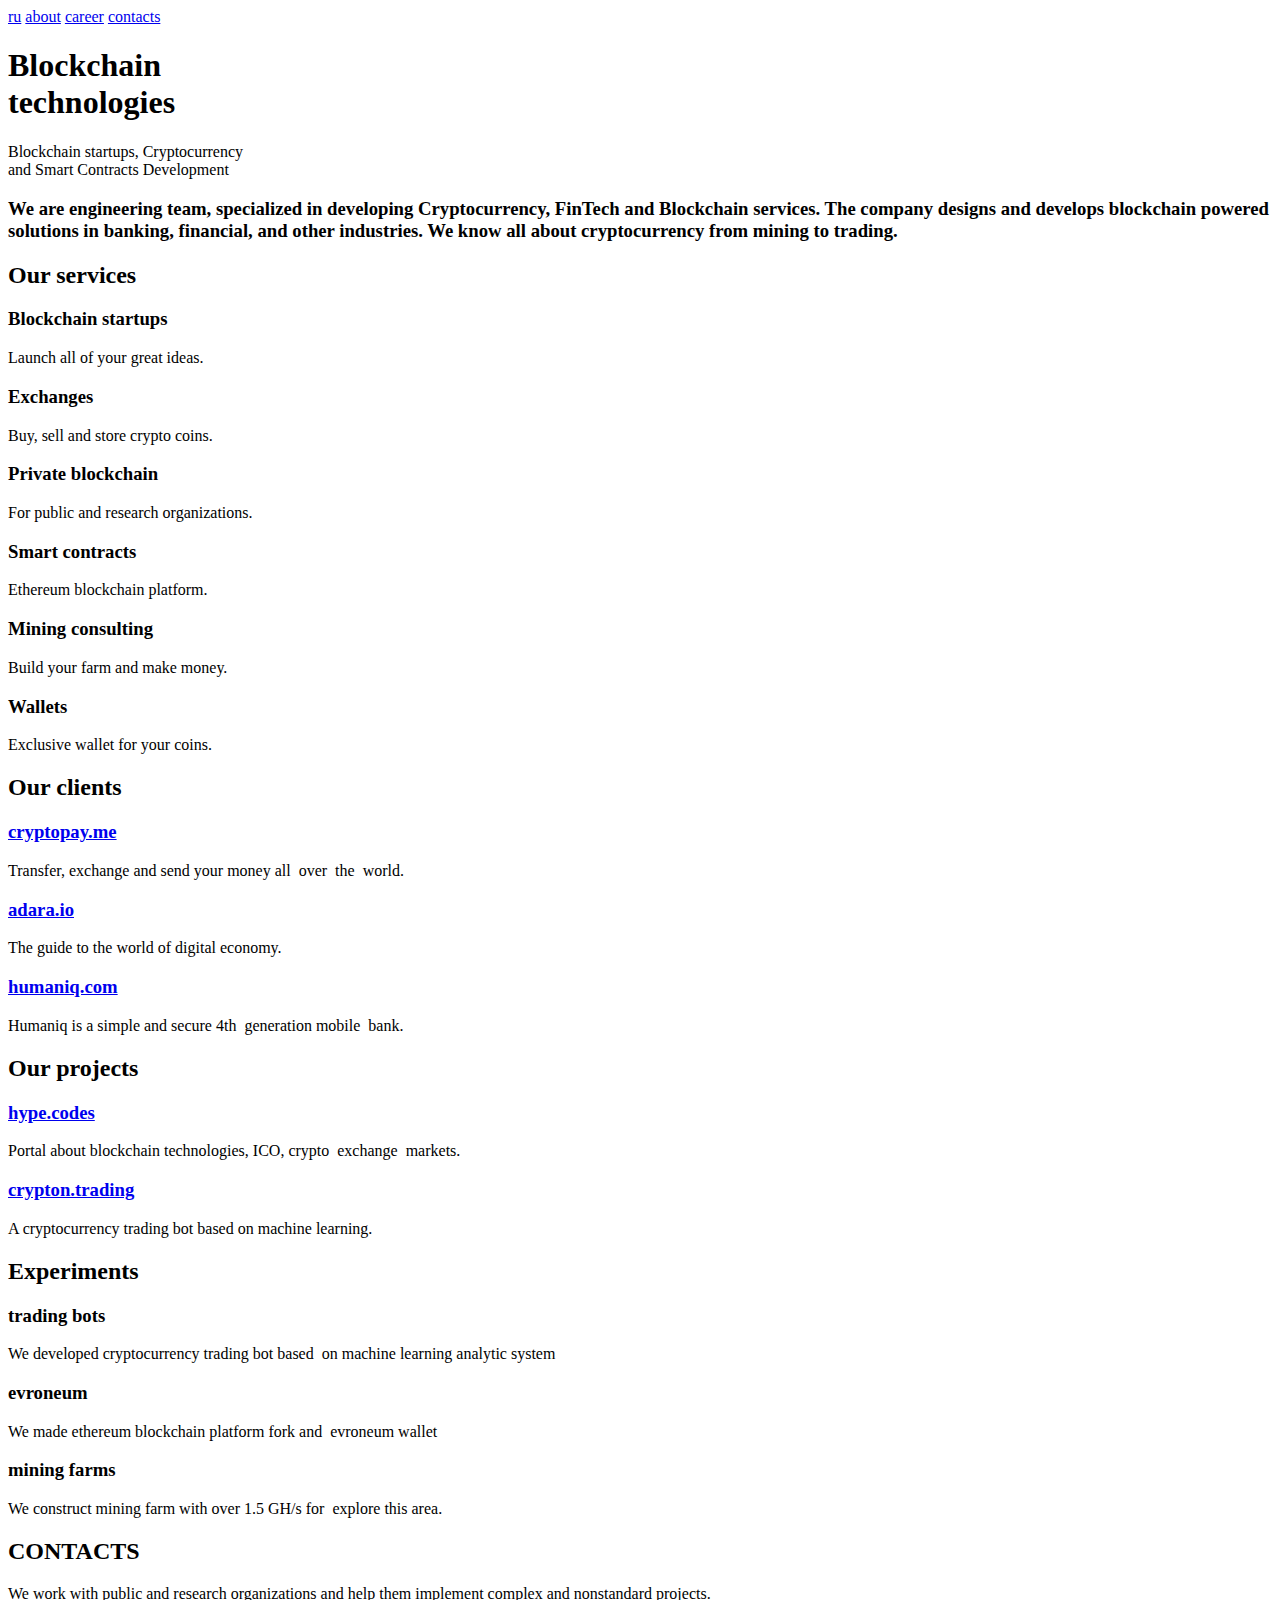
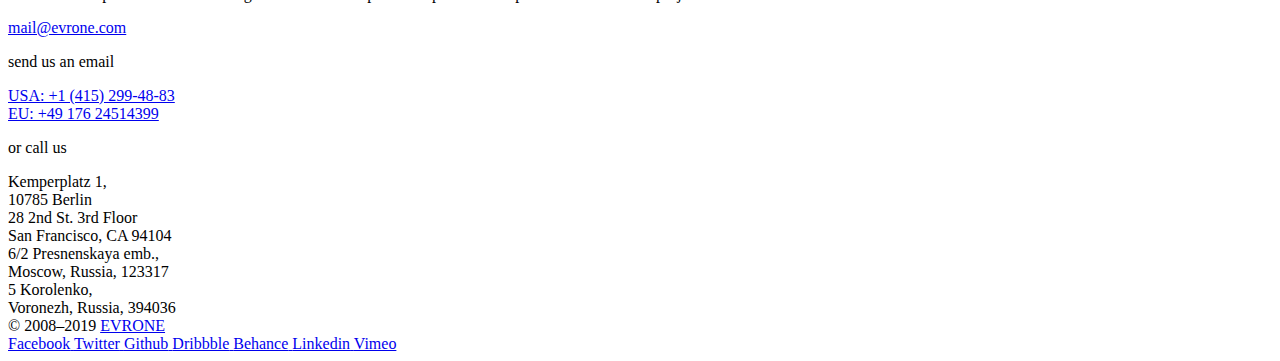
==== easyNotam/Home.html @ c2c2ee08 "Added one more template" ====
<!DOCTYPE html>
<html lang="en">
<head>
  <script type="text/javascript">
    var _rollbarConfig = {
      "accessToken": "649a7c1441b04cc68b201c8912b63e8b",
      "captureUncaught": true,
      "payload": {
        "environment": "production"
      }
    };
  </script>
  <script type="text/javascript">
    !function(r) {
      function e(t) {
        if (o[t])
          return o[t].exports;
        var n = o[t] = {
          exports: {},
          id: t,
          loaded: !1
        };
        return r[t].call(n.exports, n, n.exports, e),
          n.loaded = !0,
          n.exports
      }
      var o = {};
      return e.m = r,
        e.c = o,
        e.p = "",
        e(0)
    }([function(r, e, o) {
      "use strict";
      var t = o(1).Rollbar
        , n = o(2);
      _rollbarConfig.rollbarJsUrl = _rollbarConfig.rollbarJsUrl || "https://d37gvrvc0wt4s1.cloudfront.net/js/v1.9/rollbar.min.js";
      var a = t.init(window, _rollbarConfig)
        , i = n(a, _rollbarConfig);
      a.loadFull(window, document, !_rollbarConfig.async, _rollbarConfig, i)
    }
      , function(r, e) {
        "use strict";
        function o(r) {
          return function() {
            try {
              return r.apply(this, arguments)
            } catch (e) {
              try {
                console.error("[Rollbar]: Internal error", e)
              } catch (o) {}
            }
          }
        }
        function t(r, e, o) {
          window._rollbarWrappedError && (o[4] || (o[4] = window._rollbarWrappedError),
          o[5] || (o[5] = window._rollbarWrappedError._rollbarContext),
            window._rollbarWrappedError = null),
            r.uncaughtError.apply(r, o),
          e && e.apply(window, o)
        }
        function n(r) {
          var e = function() {
            var e = Array.prototype.slice.call(arguments, 0);
            t(r, r._rollbarOldOnError, e)
          };
          return e.belongsToShim = !0,
            e
        }
        function a(r) {
          this.shimId = ++c,
            this.notifier = null,
            this.parentShim = r,
            this._rollbarOldOnError = null
        }
        function i(r) {
          var e = a;
          return o(function() {
            if (this.notifier)
              return this.notifier[r].apply(this.notifier, arguments);
            var o = this
              , t = "scope" === r;
            t && (o = new e(this));
            var n = Array.prototype.slice.call(arguments, 0)
              , a = {
              shim: o,
              method: r,
              args: n,
              ts: new Date
            };
            return window._rollbarShimQueue.push(a),
              t ? o : void 0
          })
        }
        function l(r, e) {
          if (e.hasOwnProperty && e.hasOwnProperty("addEventListener")) {
            var o = e.addEventListener;
            e.addEventListener = function(e, t, n) {
              o.call(this, e, r.wrap(t), n)
            }
            ;
            var t = e.removeEventListener;
            e.removeEventListener = function(r, e, o) {
              t.call(this, r, e && e._wrapped ? e._wrapped : e, o)
            }
          }
        }
        var c = 0;
        a.init = function(r, e) {
          var t = e.globalAlias || "Rollbar";
          if ("object" == typeof r[t])
            return r[t];
          r._rollbarShimQueue = [],
            r._rollbarWrappedError = null,
            e = e || {};
          var i = new a;
          return o(function() {
            if (i.configure(e),
              e.captureUncaught) {
              i._rollbarOldOnError = r.onerror,
                r.onerror = n(i);
              var o, a, c = "EventTarget,Window,Node,ApplicationCache,AudioTrackList,ChannelMergerNode,CryptoOperation,EventSource,FileReader,HTMLUnknownElement,IDBDatabase,IDBRequest,IDBTransaction,KeyOperation,MediaController,MessagePort,ModalWindow,Notification,SVGElementInstance,Screen,TextTrack,TextTrackCue,TextTrackList,WebSocket,WebSocketWorker,Worker,XMLHttpRequest,XMLHttpRequestEventTarget,XMLHttpRequestUpload".split(",");
              for (o = 0; o < c.length; ++o)
                a = c[o],
                r[a] && r[a].prototype && l(i, r[a].prototype)
            }
            return e.captureUnhandledRejections && (i._unhandledRejectionHandler = function(r) {
              var e = r.reason
                , o = r.promise
                , t = r.detail;
              !e && t && (e = t.reason,
                o = t.promise),
                i.unhandledRejection(e, o)
            }
              ,
              r.addEventListener("unhandledrejection", i._unhandledRejectionHandler)),
              r[t] = i,
              i
          })()
        }
          ,
          a.prototype.loadFull = function(r, e, t, n, a) {
            var i = function() {
              var e;
              if (void 0 === r._rollbarPayloadQueue) {
                var o, t, n, i;
                for (e = new Error("rollbar.js did not load"); o = r._rollbarShimQueue.shift(); )
                  for (n = o.args,
                         i = 0; i < n.length; ++i)
                    if (t = n[i],
                    "function" == typeof t) {
                      t(e);
                      break
                    }
              }
              "function" == typeof a && a(e)
            }
              , l = !1
              , c = e.createElement("script")
              , d = e.getElementsByTagName("script")[0]
              , p = d.parentNode;
            c.crossOrigin = "",
              c.src = n.rollbarJsUrl,
              c.async = !t,
              c.onload = c.onreadystatechange = o(function() {
                if (!(l || this.readyState && "loaded" !== this.readyState && "complete" !== this.readyState)) {
                  c.onload = c.onreadystatechange = null;
                  try {
                    p.removeChild(c)
                  } catch (r) {}
                  l = !0,
                    i()
                }
              }),
              p.insertBefore(c, d)
          }
          ,
          a.prototype.wrap = function(r, e) {
            try {
              var o;
              if (o = "function" == typeof e ? e : function() {
                return e || {}
              }
                ,
              "function" != typeof r)
                return r;
              if (r._isWrap)
                return r;
              if (!r._wrapped) {
                r._wrapped = function() {
                  try {
                    return r.apply(this, arguments)
                  } catch (e) {
                    throw e._rollbarContext = o() || {},
                      e._rollbarContext._wrappedSource = r.toString(),
                      window._rollbarWrappedError = e,
                      e
                  }
                }
                  ,
                  r._wrapped._isWrap = !0;
                for (var t in r)
                  r.hasOwnProperty(t) && (r._wrapped[t] = r[t])
              }
              return r._wrapped
            } catch (n) {
              return r
            }
          }
        ;
        for (var d = "log,debug,info,warn,warning,error,critical,global,configure,scope,uncaughtError,unhandledRejection".split(","), p = 0; p < d.length; ++p)
          a.prototype[d[p]] = i(d[p]);
        r.exports = {
          Rollbar: a,
          _rollbarWindowOnError: t
        }
      }
      , function(r, e) {
        "use strict";
        r.exports = function(r, e) {
          return function(o) {
            if (!o && !window._rollbarInitialized) {
              var t = window.RollbarNotifier
                , n = e || {}
                , a = n.globalAlias || "Rollbar"
                , i = window.Rollbar.init(n, r);
              i._processShimQueue(window._rollbarShimQueue || []),
                window[a] = i,
                window._rollbarInitialized = !0,
                t.processPayloads()
            }
          }
        }
      }
    ]);
  </script>
  <title>Blockchain technologies, Blockchain startups, Cryptocurrency and Smart Contracts Development</title>
  <meta http-equiv="Content-Type" content="text/html; charset=utf-8">
  <meta name="description" content="Cryptocurrency and Smart Contracts Development">
  <meta name="author" content="">
  <meta http-equiv="X-UA-Compatible" content="IE=edge,chrome=1">
  <meta name="viewport" content="width=device-width, initial-scale=1, maximum-scale=1, user-scalable=no">
  <!-- Icons - - - - - - - - - - - - - - - - - - - - - - - - - - - - - - - ·-->
  <link href='https://blockchain.evrone.com/images/favicon.ico' rel='icon' type='image/x-icon'>
  <link href='https://blockchain.evrone.com/images/favicon.ico' rel='shortcut icon' type='image/x-icon'>
  <link href='https://blockchain.evrone.com/images/favicon.png' rel='shortcut icon' type='image/png'>
  <link href='https://blockchain.evrone.com/images/apple-touch-icon.png' rel='apple-touch-icon'>
  <link href='https://blockchain.evrone.com/images/apple-touch-icon-57x57.png' rel='apple-touch-icon' sizes='57x57'>
  <link href='https://blockchain.evrone.com/images/apple-touch-icon-60x60.png' rel='apple-touch-icon' sizes='60x60'>
  <link href='https://blockchain.evrone.com/images/apple-touch-icon-72x72.png' rel='apple-touch-icon' sizes='72x72'>
  <link href='https://blockchain.evrone.com/images/apple-touch-icon-76x76.png' rel='apple-touch-icon' sizes='76x76'>
  <link href='https://blockchain.evrone.com/images/apple-touch-icon-114x114.png' rel='apple-touch-icon' sizes='114x114'>
  <link href='https://blockchain.evrone.com/images/apple-touch-icon-120x120.png' rel='apple-touch-icon' sizes='120x120'>
  <link href='https://blockchain.evrone.com/images/apple-touch-icon-144x144.png' rel='apple-touch-icon' sizes='144x144'>
  <link href='https://blockchain.evrone.com/images/apple-touch-icon-152x152.png' rel='apple-touch-icon' sizes='152x152'>
  <link href='https://blockchain.evrone.com/images/apple-touch-icon-180x180.png' rel='apple-touch-icon' sizes='180x180'>
  <link href='https://blockchain.evrone.com/images/android-chrome-36x36.png' rel='icon' sizes='36x36' type='image/png'>
  <link href='https://blockchain.evrone.com/images/android-chrome-48x48.png' rel='icon' sizes='48x48' type='image/png'>
  <link href='https://blockchain.evrone.com/images/android-chrome-72x72.png' rel='icon' sizes='72x72' type='image/png'>
  <link href='https://blockchain.evrone.com/images/android-chrome-96x96.png' rel='icon' sizes='96x96' type='image/png'>
  <link href='https://blockchain.evrone.com/images/android-chrome-144x144.png' rel='icon' sizes='144x144' type='image/png'>
  <link href='https://blockchain.evrone.com/images/android-chrome-192x192.png' rel='icon' sizes='192x192' type='image/png'>
  <link href='https://blockchain.evrone.com/images/favicon-16x16.png' rel='icon' sizes='16x16' type='image/png'>
  <link href='https://blockchain.evrone.com/images/favicon-32x32.png' rel='icon' sizes='32x32' type='image/png'>
  <link href='https://blockchain.evrone.com/images/favicon-96x96.png' rel='icon' sizes='96x96' type='image/png'>
  <link rel="stylesheet" media="all" href="/assets/blockchain-49f997db418f9fe348a20cc72d56013d627fd9baf08838aae66eb7e6c9dff18f.css" data-turbolinks-track="true"/>
  <script src="/assets/blockchain-5cded720a926f6738547587602467d5357615e0eb39c53527504816ab7d640e4.js" data-turbolinks-track="true"></script>
</head>
<body>
<div class='l-header js-header-menu' data-track-block='header'>
  <div class='l-header__container'>
    <a class="l-header__logo l-header__logo__image" data-track-click="header-link-to-homepage" data-locale="en" data-host="blockchain.evrone.com" data-landing="landing" href="https://evrone.com/"></a>
    <div class='img_menu js-header-menu-button close'>
      <span></span>
      <span class='removed'></span>
      <span></span>
    </div>
    <div class='l-header__menu'>
      <div class='img_menu_pseudo'></div>
      <a class="l-header__locale" data-track-click="click_change_ru_locale" href="https://blockchain.evrone.ru/">ru</a>
      <a class="l-header__menu__link about" data-track-click="header-link-to-about" data-locale="en" data-host="blockchain.evrone.com" data-landing="landing" href="https://evrone.com/about">about</a>
      <a class="l-header__menu__link career" target="_blank" data-track-click="header-link-to-career" data-locale="en" data-host="blockchain.evrone.com" data-landing="landing" href="https://jobs.evrone.com/">career</a>
      <a class="l-header__menu__link js-scroll-to contacts" data-target=".js-contacts-target" data-track-click="header-link-to-contacts" data-locale="en" data-host="blockchain.evrone.com" data-landing="landing" href="javascript:;">contacts</a>
    </div>
  </div>
</div>
<div id="content" role="main">
  <div class='b-top-block' id='particle'>
    <div class="b-top-block_content" id='intro'>
      <div class="b-top-block__logo"></div>
      <h1>
        Blockchain <br>technologies
      </h1>
      <p>
        Blockchain startups, Cryptocurrency <br>and Smart Contracts Development
      </p>
    </div>
    <a class="b-welcome__next js-scroll-to" data-target=".blockchain_description" data-track-click="click_scroll_down_hint" href="javascript:;" style="display: inline;"></a>
  </div>
  <div class="blockchain_description" id="blockchain_description">
    <div class="blockchain_description__content">
      <h3>
        We are engineering team, <span class='marker'>specialized in developing </span>
        <span class='marker'>Cryptocurrency, FinTech and Blockchain services.</span>
        The company designs and develops blockchain powered solutions in banking, financial, and other industries. We know all about cryptocurrency from mining to trading.
      </h3>
    </div>
  </div>
  <div class='b-services'>
    <div class='b-services__card container'>
      <h2>Our services</h2>
      <!-- Row-1----------- -->
      <div class="row  scrollme">
        <div class="card  col-xs-12 col-sm-4 animateme" data-when="enter" data-from="0.6" data-to="00" data-opacity="0" data-translatey="200">
          <div class="loan_data_sharing"></div>
          <h3>Blockchain startups</h3>
          <p>Launch all of your great ideas.</p>
        </div>
        <div class="card  col-xs-12 col-sm-4 animateme" data-when="enter" data-from="0.6" data-to="0" data-opacity="0" data-translatey="200">
          <div class="exchanges"></div>
          <h3>Exchanges</h3>
          <p>Buy, sell and store crypto coins.</p>
        </div>
        <div class="card  col-xs-12 col-sm-4 animateme" data-when="enter" data-from="0.6" data-to="0" data-opacity="0" data-translatey="200">
          <div class="private_blockchain"></div>
          <h3>Private blockchain </h3>
          <p>For public and research organizations.</p>
        </div>
      </div>
      <!-- Row-2----------- -->
      <div class="row scrollme">
        <div class="card col-xs-12 col-sm-4 animateme" data-when="enter" data-from="0.6" data-to="0" data-opacity="0" data-translatey="200">
          <div class="smart_contracts"></div>
          <h3>Smart contracts</h3>
          <p>Ethereum blockchain platform.</p>
        </div>
        <div class="card  col-xs-12 col-sm-4 animateme" data-when="enter" data-from="0.6" data-to="0" data-opacity="0" data-translatey="200">
          <div class="supply_chain"></div>
          <h3>Mining consulting</h3>
          <p>Build your farm and make money.</p>
        </div>
        <div class="card  col-xs-12 col-sm-4 animateme" data-when="enter" data-from="0.6" data-to="0" data-opacity="0" data-translatey="200">
          <div class="wallets"></div>
          <h3>Wallets</h3>
          <p>Exclusive wallet for your coins.</p>
        </div>
      </div>
    </div>
  </div>
  <div class='b-clients'>
    <div class='b-clients__card  container'>
      <h2>Our clients</h2>
      <!-- Row-2----------- -->
      <div class="row scrollme">
        <div class="card  col-xs-12 col-sm-4 animateme" data-when="enter" data-from="0.6" data-to="0" data-opacity="0" data-translatey="200">
          <div class="cryptopay"></div>
          <h3>
            <a href="https://cryptopay.me/" target='_blank'>cryptopay.me</a>
          </h3>
          <p>Transfer, exchange and send your money all &nbsp;over &nbsp;the &nbsp;world.</p>
        </div>
        <div class="card  col-xs-12 col-sm-4 animateme" data-when="enter" data-from="0.6" data-to="0" data-opacity="0" data-translatey="200">
          <div class="adara"></div>
          <h3>
            <a href="http://adara.io/" target='_blank'>adara.io</a>
          </h3>
          <p>The guide to the world of digital economy.</p>
        </div>
        <div class="card  col-xs-12 col-sm-4 animateme" data-when="enter" data-from="0.6" data-to="0" data-opacity="0" data-translatey="200">
          <div class="humaniq"></div>
          <h3>
            <a href="https://humaniq.com/" target='_blank'>humaniq.com</a>
          </h3>
          <p>Humaniq is a simple and secure 4th &nbsp;generation mobile &nbsp;bank.</p>
        </div>
        <!--<div class="card  col-xs-12 col-sm-4 animateme" data-when="enter" data-from="0.6" data-to="0" data-opacity="0" data-translatey="200">-->
        <!--<div class="soundchain"></div>-->
        <!--<h3><a href="http://soundchain.org/" target='_blank'>soundchain.org</a></h3>-->
        <!--<p>Distributed opensource database for managing intellectual property rights.</p>-->
        <!--</div>-->
      </div>
    </div>
  </div>
  <div class='b-clients'>
    <div class='b-clients__card  container'>
      <h2>Our projects</h2>
      <!-- Row-2----------- -->
      <div class="row scrollme">
        <div class="card col-xs-12 col-sm-6 animateme" data-when="enter" data-from="0.6" data-to="0" data-opacity="0" data-translatey="200">
          <div class="hypecodes"></div>
          <h3>
            <a href="https://hype.codes/" target='_blank'>hype.codes</a>
          </h3>
          <p>Portal about blockchain technologies, ICO,&nbsp;crypto &nbsp;exchange &nbsp;markets.</p>
        </div>
        <div class="card col-xs-12 col-sm-6 animateme" data-when="enter" data-from="0.6" data-to="0" data-opacity="0" data-translatey="200">
          <div class="crypton"></div>
          <h3>
            <a href="https://crypton.trading/" target='_blank'>crypton.trading</a>
          </h3>
          <p>A cryptocurrency trading bot based on machine learning.</p>
        </div>
      </div>
    </div>
  </div>
  <div class='b-facts'>
    <h2>Experiments</h2>
    <div class='b-facts__card'>
      <div class="swiper-container">
        <div class="swiper-wrapper">
          <div class="swiper-slide">
            <div class="card">
              <div class="card_content">
                <h3>trading bots</h3>
                <p>We developed cryptocurrency trading bot based &nbsp;on machine learning analytic system</p>
              </div>
            </div>
          </div>
          <div class="swiper-slide">
            <div class="card">
              <div class="card_content">
                <h3>evroneum</h3>
                <p>We made ethereum blockchain platform fork and &nbsp;evroneum wallet</p>
              </div>
            </div>
          </div>
          <div class="swiper-slide">
            <div class="card">
              <div class="card_content">
                <h3>mining farms</h3>
                <p>We construct mining farm with over 1.5 GH/s for &nbsp;explore this area.</p>
              </div>
            </div>
          </div>
        </div>
        <!-- Add Pagination -->
        <div class="swiper-pagination"></div>
      </div>
    </div>
  </div>
</div>
<!-- FOOTER - - - - - - - - - - - - - - - - - - - - - - - - - - - - - - - ·-->
<div class="footer" data-track-block="footer">
  <div class='footer_contects'>
    <h2>CONTACTS</h2>
    <p>We work with public and research organizations and help them implement complex and
      nonstandard projects.</p>
    <div class='row'>
      <div class='b-contact col-xs-12 col-sm-6 '>
        <div class='email_pict'></div>
        <div class="email" data-track-click="click_mail">
          <a href="mailto:mail@evrone.com">mail@evrone.com</a>
        </div>
        <p>send us an email</p>
      </div>
      <div class='b-contact col-xs-12 col-sm-6 '>
        <div class='phone_pict'></div>
        <div class="phone" data-track-click="click_phone">
          <a href="tel:+1-415-299-48-83">USA: +1 (415) 299-48-83</a>
        </div>
        <div class="phone" data-track-click="click_phone">
          <a href="tel:+49-176-24514399‬">EU: +49 176 24514399‬‬</a>
        </div>
        <p>or call us</p>
      </div>
    </div>
    <div class='row address'>
      <div class='address_de  col-xs-12 col-sm-3'>
        Kemperplatz 1,<br/>10785 Berlin

      </div>
      <div class='address_us  col-xs-12 col-sm-3'>
        28 2nd St. 3rd Floor<br>San Francisco, CA 94104

      </div>
      <div class='address_moscow  col-xs-12 col-sm-3'>
        6/2 Presnenskaya emb.,<br>Moscow, Russia, 123317

      </div>
      <div class='address_voronezh  col-xs-12 col-sm-3'>
        5 Korolenko,<br>Voronezh, Russia, 394036

      </div>
    </div>
  </div>
  <div class="footer__social">
    <div class="product_by">
      <span>© 2008–2019</span>
      <a data-track-click="click_evrone" href="http://evrone.com">EVRONE</a>
    </div>
    <div class="social">
      <!-- noindex -->
      <a class="icon fb" target="_blank" data-track-click="click_facebook" href="https://www.facebook.com/evrone">
        <span class="hidden">Facebook</span>
      </a>
      <a class="icon twitter" target="_blank" data-track-click="click_twitter" href="https://twitter.com/evronecom">
        <span class="hidden">Twitter</span>
      </a>
      <a class="icon github" target="_blank" data-track-click="click_github" href="https://github.com/evrone">
        <span class="hidden">Github</span>
      </a>
      <a class="icon dribbble" target="_blank" data-track-click="click_dribbble" href="https://dribbble.com/Evrone">
        <span class="hidden">Dribbble</span>
      </a>
      <a class="icon behance" target="_blank" data-track-click="click_behance" href="https://www.behance.net/evronedesign">
        <span class="hidden">Behance</span>
      </a>
      <a class="icon linkedin" target="_blank" data-track-click="click_linkedin" href="https://www.linkedin.com/company/evrone">
        <span class="hidden">Linkedin</span>
      </a>
      <a class="icon vimeo" target="_blank" data-track-click="click_vimeo" href="https://vimeo.com/evrone">
        <span class="hidden">Vimeo</span>
      </a>
      <!-- /noindex -->
    </div>
  </div>
</div>
<!-- End Document-->
<!-- GLOBAL SCRIPTS - - - - - - - - - - - - - - - - - - - - - - - - ·-->
</body>
</html>
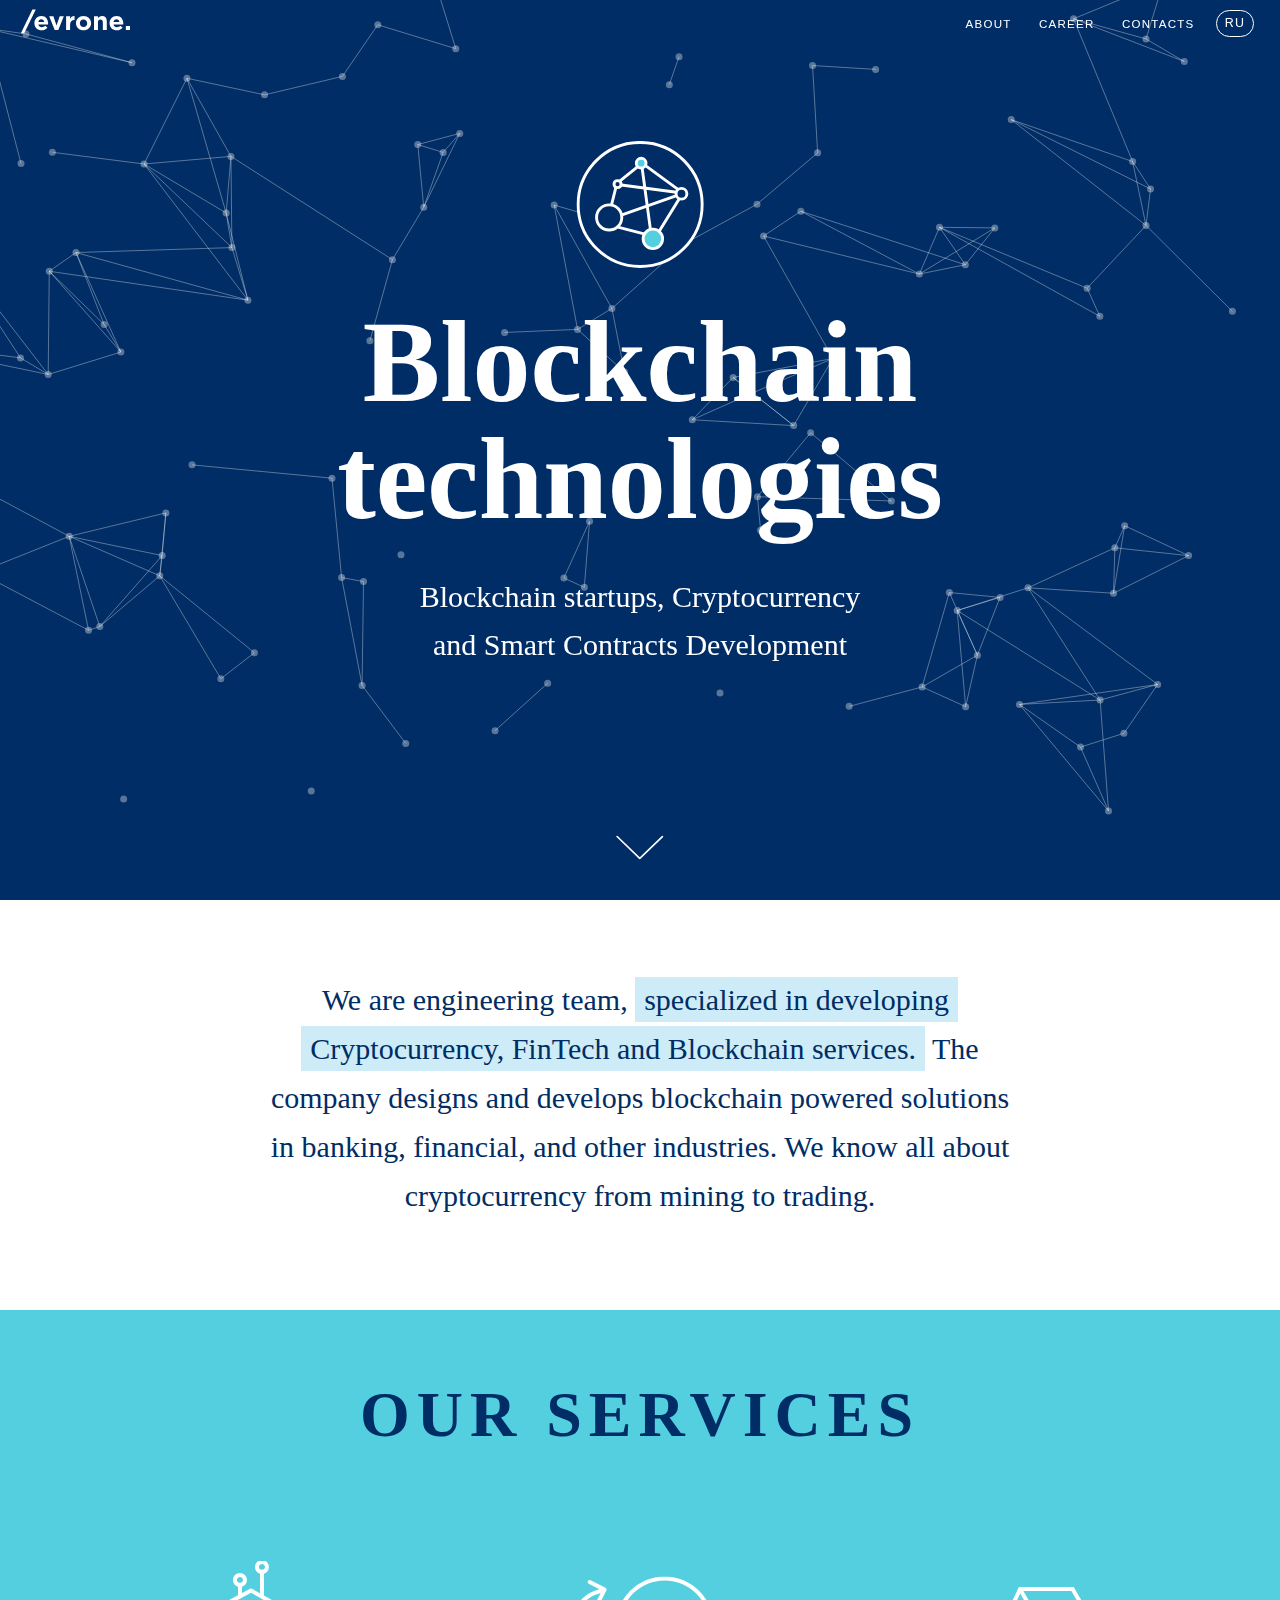
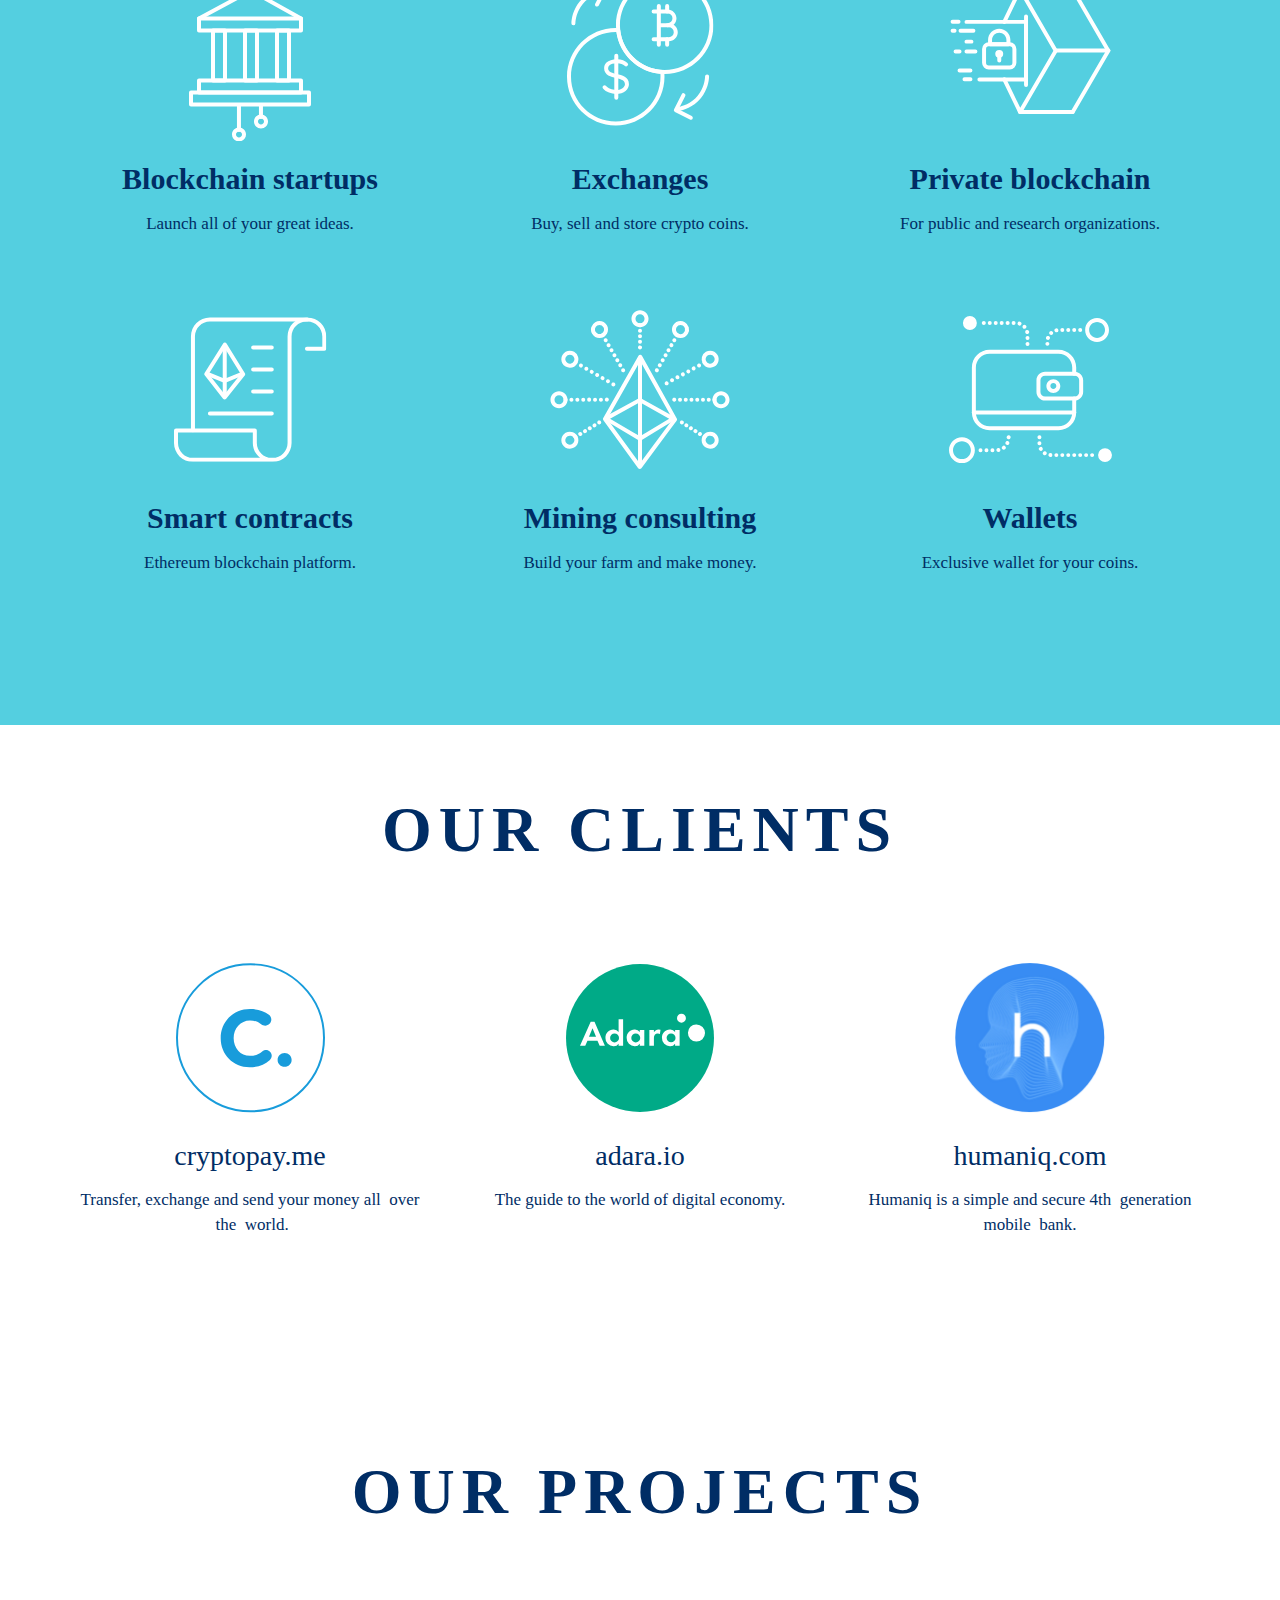
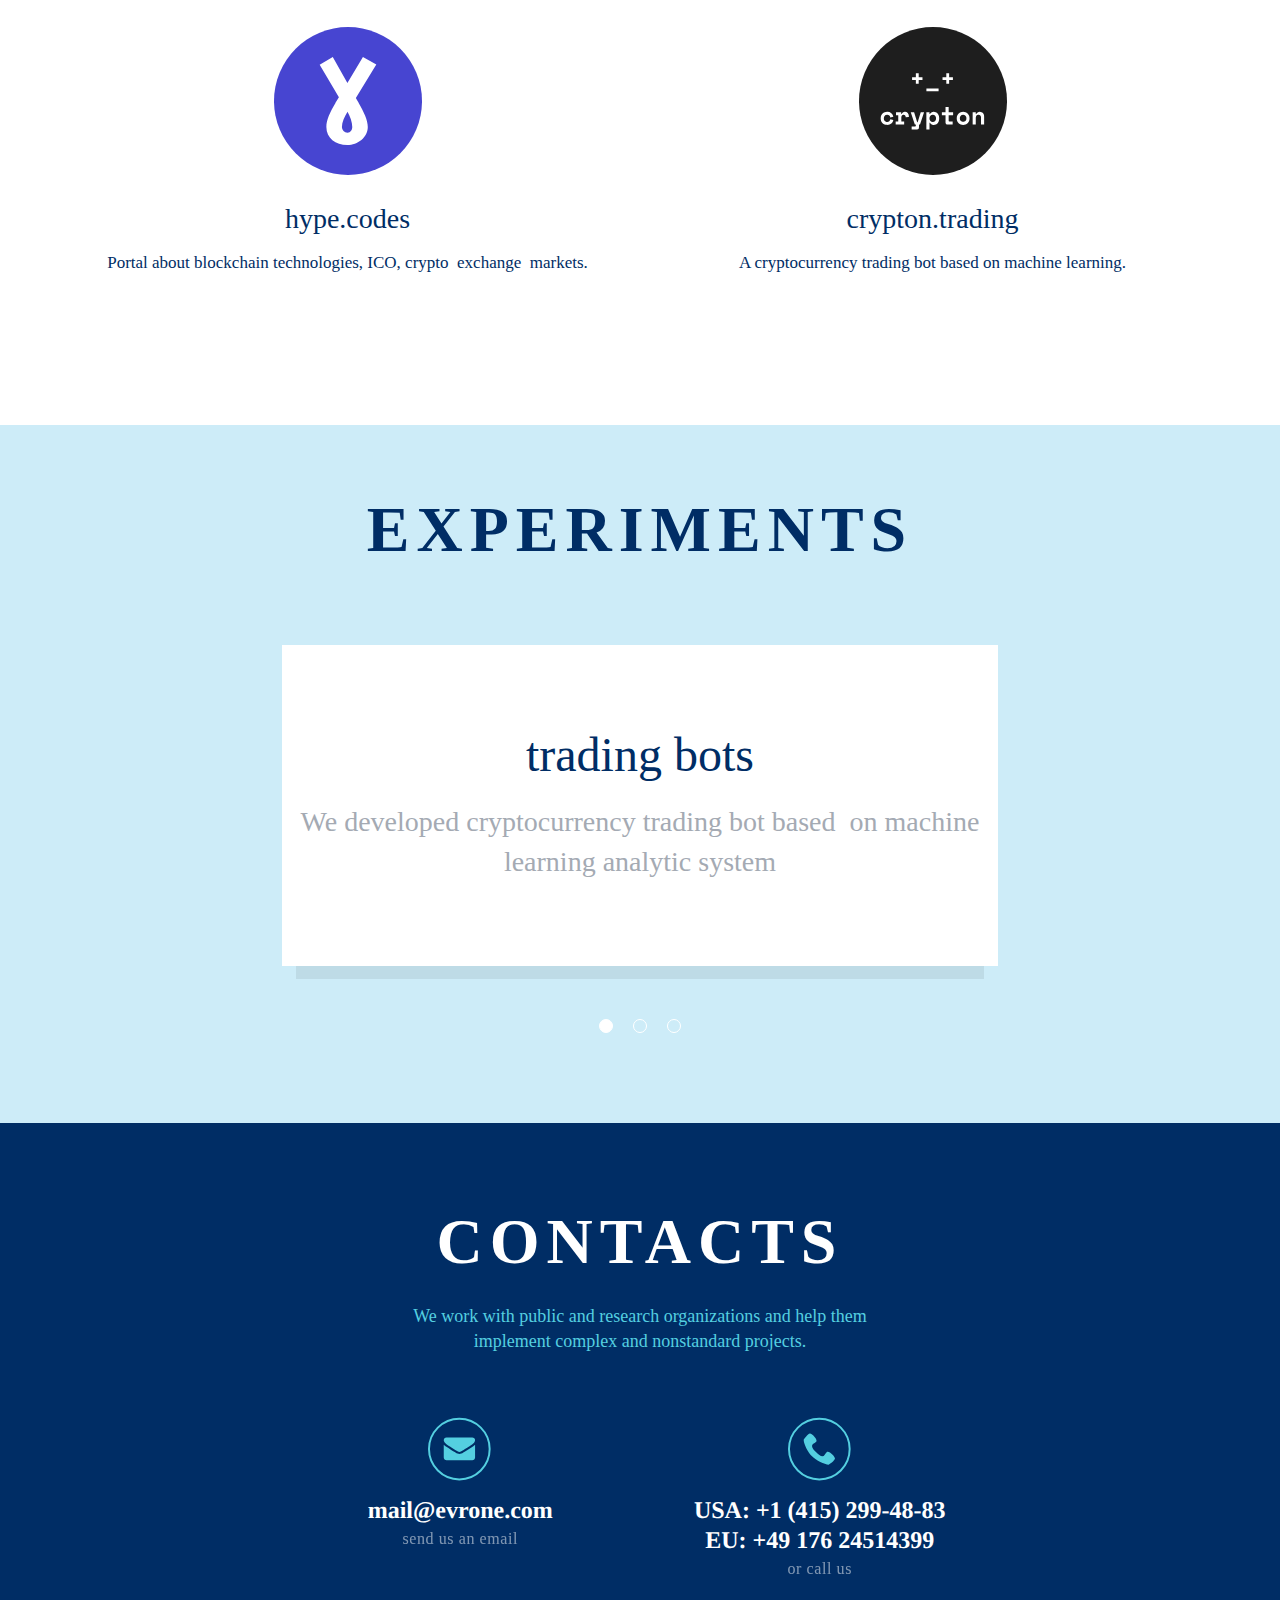
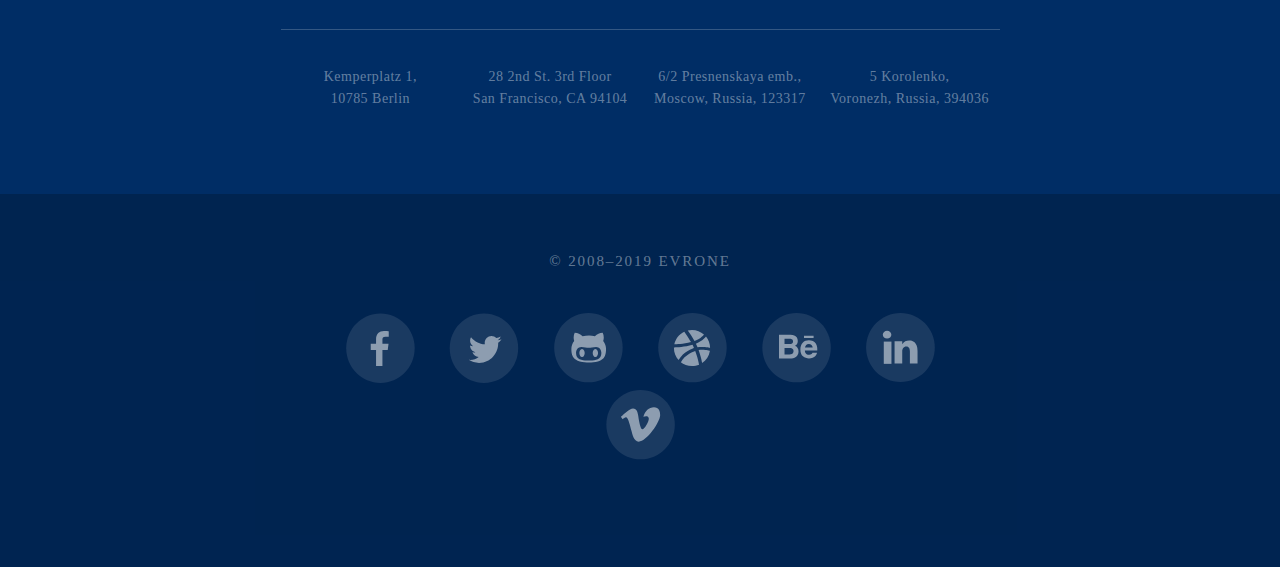
==== commit 91a1880c: "new fix" ====
--- a/easyNotam/Home.html
+++ b/easyNotam/Home.html
@@ -262,8 +262,8 @@
   <link href='https://blockchain.evrone.com/images/favicon-16x16.png' rel='icon' sizes='16x16' type='image/png'>
   <link href='https://blockchain.evrone.com/images/favicon-32x32.png' rel='icon' sizes='32x32' type='image/png'>
   <link href='https://blockchain.evrone.com/images/favicon-96x96.png' rel='icon' sizes='96x96' type='image/png'>
-  <link rel="stylesheet" media="all" href="/assets/blockchain-49f997db418f9fe348a20cc72d56013d627fd9baf08838aae66eb7e6c9dff18f.css" data-turbolinks-track="true"/>
-  <script src="/assets/blockchain-5cded720a926f6738547587602467d5357615e0eb39c53527504816ab7d640e4.js" data-turbolinks-track="true"></script>
+  <link rel="stylesheet" media="all" href="style.css" data-turbolinks-track="true"/>
+  <script src="asset.js" data-turbolinks-track="true"></script>
 </head>
 <body>
 <div class='l-header js-header-menu' data-track-block='header'>
--- a/easyNotam/style.css
+++ b/easyNotam/style.css
@@ -0,0 +1,8468 @@
+.swiper-container {
+  margin-left: auto;
+  margin-right: auto;
+  position: relative;
+  overflow: hidden;
+  z-index: 1
+}
+
+.swiper-container-no-flexbox .swiper-slide {
+  float: left
+}
+
+.swiper-container-vertical>.swiper-wrapper {
+  -webkit-box-orient: vertical;
+  -moz-box-orient: vertical;
+  -ms-flex-direction: column;
+  -webkit-flex-direction: column;
+  flex-direction: column
+}
+
+.swiper-wrapper {
+  position: relative;
+  width: 100%;
+  height: 100%;
+  z-index: 1;
+  display: -webkit-box;
+  display: -moz-box;
+  display: -ms-flexbox;
+  display: -webkit-flex;
+  display: flex;
+  -webkit-transition-property: -webkit-transform;
+  -moz-transition-property: -moz-transform;
+  -o-transition-property: -o-transform;
+  -ms-transition-property: -ms-transform;
+  transition-property: transform;
+  -webkit-box-sizing: content-box;
+  -moz-box-sizing: content-box;
+  box-sizing: content-box
+}
+
+.swiper-container-android .swiper-slide,.swiper-wrapper {
+  -webkit-transform: translate3d(0, 0, 0);
+  -moz-transform: translate3d(0, 0, 0);
+  -o-transform: translate(0, 0);
+  -ms-transform: translate3d(0, 0, 0);
+  transform: translate3d(0, 0, 0)
+}
+
+.swiper-container-multirow>.swiper-wrapper {
+  -webkit-box-lines: multiple;
+  -moz-box-lines: multiple;
+  -ms-flex-wrap: wrap;
+  -webkit-flex-wrap: wrap;
+  flex-wrap: wrap
+}
+
+.swiper-container-free-mode>.swiper-wrapper {
+  -webkit-transition-timing-function: ease-out;
+  -moz-transition-timing-function: ease-out;
+  -ms-transition-timing-function: ease-out;
+  -o-transition-timing-function: ease-out;
+  transition-timing-function: ease-out;
+  margin: 0 auto
+}
+
+.swiper-slide {
+  -webkit-flex-shrink: 0;
+  -ms-flex: 0 0 auto;
+  flex-shrink: 0;
+  width: 100%;
+  height: 100%;
+  position: relative
+}
+
+.swiper-container-autoheight,.swiper-container-autoheight .swiper-slide {
+  height: auto
+}
+
+.swiper-container-autoheight .swiper-wrapper {
+  -webkit-box-align: start;
+  -ms-flex-align: start;
+  -webkit-align-items: flex-start;
+  align-items: flex-start;
+  -webkit-transition-property: -webkit-transform,height;
+  -moz-transition-property: -moz-transform;
+  -o-transition-property: -o-transform;
+  -ms-transition-property: -ms-transform;
+  transition-property: transform,height
+}
+
+.swiper-container .swiper-notification {
+  position: absolute;
+  left: 0;
+  top: 0;
+  pointer-events: none;
+  opacity: 0;
+  z-index: -1000
+}
+
+.swiper-wp8-horizontal {
+  -ms-touch-action: pan-y;
+  touch-action: pan-y
+}
+
+.swiper-wp8-vertical {
+  -ms-touch-action: pan-x;
+  touch-action: pan-x
+}
+
+.swiper-button-next,.swiper-button-prev {
+  position: absolute;
+  top: 50%;
+  width: 27px;
+  height: 44px;
+  margin-top: -22px;
+  z-index: 10;
+  cursor: pointer;
+  -moz-background-size: 27px 44px;
+  -webkit-background-size: 27px 44px;
+  background-size: 27px 44px;
+  background-position: center;
+  background-repeat: no-repeat
+}
+
+.swiper-button-next.swiper-button-disabled,.swiper-button-prev.swiper-button-disabled {
+  opacity: .35;
+  cursor: auto;
+  pointer-events: none
+}
+
+.swiper-button-prev,.swiper-container-rtl .swiper-button-next {
+  background-image: url("data:image/svg+xml;charset=utf-8,%3Csvg%20xmlns%3D'http%3A%2F%2Fwww.w3.org%2F2000%2Fsvg'%20viewBox%3D'0%200%2027%2044'%3E%3Cpath%20d%3D'M0%2C22L22%2C0l2.1%2C2.1L4.2%2C22l19.9%2C19.9L22%2C44L0%2C22L0%2C22L0%2C22z'%20fill%3D'%23007aff'%2F%3E%3C%2Fsvg%3E");
+  left: 10px;
+  right: auto
+}
+
+.swiper-button-prev.swiper-button-black,.swiper-container-rtl .swiper-button-next.swiper-button-black {
+  background-image: url("data:image/svg+xml;charset=utf-8,%3Csvg%20xmlns%3D'http%3A%2F%2Fwww.w3.org%2F2000%2Fsvg'%20viewBox%3D'0%200%2027%2044'%3E%3Cpath%20d%3D'M0%2C22L22%2C0l2.1%2C2.1L4.2%2C22l19.9%2C19.9L22%2C44L0%2C22L0%2C22L0%2C22z'%20fill%3D'%23000000'%2F%3E%3C%2Fsvg%3E")
+}
+
+.swiper-button-prev.swiper-button-white,.swiper-container-rtl .swiper-button-next.swiper-button-white {
+  background-image: url("data:image/svg+xml;charset=utf-8,%3Csvg%20xmlns%3D'http%3A%2F%2Fwww.w3.org%2F2000%2Fsvg'%20viewBox%3D'0%200%2027%2044'%3E%3Cpath%20d%3D'M0%2C22L22%2C0l2.1%2C2.1L4.2%2C22l19.9%2C19.9L22%2C44L0%2C22L0%2C22L0%2C22z'%20fill%3D'%23ffffff'%2F%3E%3C%2Fsvg%3E")
+}
+
+.swiper-button-next,.swiper-container-rtl .swiper-button-prev {
+  background-image: url("data:image/svg+xml;charset=utf-8,%3Csvg%20xmlns%3D'http%3A%2F%2Fwww.w3.org%2F2000%2Fsvg'%20viewBox%3D'0%200%2027%2044'%3E%3Cpath%20d%3D'M27%2C22L27%2C22L5%2C44l-2.1-2.1L22.8%2C22L2.9%2C2.1L5%2C0L27%2C22L27%2C22z'%20fill%3D'%23007aff'%2F%3E%3C%2Fsvg%3E");
+  right: 10px;
+  left: auto
+}
+
+.swiper-button-next.swiper-button-black,.swiper-container-rtl .swiper-button-prev.swiper-button-black {
+  background-image: url("data:image/svg+xml;charset=utf-8,%3Csvg%20xmlns%3D'http%3A%2F%2Fwww.w3.org%2F2000%2Fsvg'%20viewBox%3D'0%200%2027%2044'%3E%3Cpath%20d%3D'M27%2C22L27%2C22L5%2C44l-2.1-2.1L22.8%2C22L2.9%2C2.1L5%2C0L27%2C22L27%2C22z'%20fill%3D'%23000000'%2F%3E%3C%2Fsvg%3E")
+}
+
+.swiper-button-next.swiper-button-white,.swiper-container-rtl .swiper-button-prev.swiper-button-white {
+  background-image: url("data:image/svg+xml;charset=utf-8,%3Csvg%20xmlns%3D'http%3A%2F%2Fwww.w3.org%2F2000%2Fsvg'%20viewBox%3D'0%200%2027%2044'%3E%3Cpath%20d%3D'M27%2C22L27%2C22L5%2C44l-2.1-2.1L22.8%2C22L2.9%2C2.1L5%2C0L27%2C22L27%2C22z'%20fill%3D'%23ffffff'%2F%3E%3C%2Fsvg%3E")
+}
+
+.swiper-pagination {
+  position: absolute;
+  text-align: center;
+  -webkit-transition: .3s;
+  -moz-transition: .3s;
+  -o-transition: .3s;
+  transition: .3s;
+  -webkit-transform: translate3d(0, 0, 0);
+  -ms-transform: translate3d(0, 0, 0);
+  -o-transform: translate3d(0, 0, 0);
+  transform: translate3d(0, 0, 0);
+  z-index: 10
+}
+
+.swiper-pagination.swiper-pagination-hidden {
+  opacity: 0
+}
+
+.swiper-container-horizontal>.swiper-pagination-bullets,.swiper-pagination-custom,.swiper-pagination-fraction {
+  bottom: 10px;
+  left: 0;
+  width: 100%
+}
+
+.swiper-pagination-bullet {
+  width: 8px;
+  height: 8px;
+  display: inline-block;
+  border-radius: 100%;
+  background: #000;
+  opacity: .2
+}
+
+button.swiper-pagination-bullet {
+  border: none;
+  margin: 0;
+  padding: 0;
+  box-shadow: none;
+  -moz-appearance: none;
+  -ms-appearance: none;
+  -webkit-appearance: none;
+  appearance: none
+}
+
+.swiper-pagination-clickable .swiper-pagination-bullet {
+  cursor: pointer
+}
+
+.swiper-pagination-white .swiper-pagination-bullet {
+  background: #fff
+}
+
+.swiper-pagination-bullet-active {
+  opacity: 1;
+  background: #007aff
+}
+
+.swiper-pagination-white .swiper-pagination-bullet-active {
+  background: #fff
+}
+
+.swiper-pagination-black .swiper-pagination-bullet-active {
+  background: #000
+}
+
+.swiper-container-vertical>.swiper-pagination-bullets {
+  right: 10px;
+  top: 50%;
+  -webkit-transform: translate3d(0, -50%, 0);
+  -moz-transform: translate3d(0, -50%, 0);
+  -o-transform: translate(0, -50%);
+  -ms-transform: translate3d(0, -50%, 0);
+  transform: translate3d(0, -50%, 0)
+}
+
+.swiper-container-vertical>.swiper-pagination-bullets .swiper-pagination-bullet {
+  margin: 5px 0;
+  display: block
+}
+
+.swiper-container-horizontal>.swiper-pagination-bullets .swiper-pagination-bullet {
+  margin: 0 5px
+}
+
+.swiper-pagination-progress {
+  background: rgba(0,0,0,0.25);
+  position: absolute
+}
+
+.swiper-pagination-progress .swiper-pagination-progressbar {
+  background: #007aff;
+  position: absolute;
+  left: 0;
+  top: 0;
+  width: 100%;
+  height: 100%;
+  -webkit-transform: scale(0);
+  -ms-transform: scale(0);
+  -o-transform: scale(0);
+  transform: scale(0);
+  -webkit-transform-origin: left top;
+  -moz-transform-origin: left top;
+  -ms-transform-origin: left top;
+  -o-transform-origin: left top;
+  transform-origin: left top
+}
+
+.swiper-container-rtl .swiper-pagination-progress .swiper-pagination-progressbar {
+  -webkit-transform-origin: right top;
+  -moz-transform-origin: right top;
+  -ms-transform-origin: right top;
+  -o-transform-origin: right top;
+  transform-origin: right top
+}
+
+.swiper-container-horizontal>.swiper-pagination-progress {
+  width: 100%;
+  height: 4px;
+  left: 0;
+  top: 0
+}
+
+.swiper-container-vertical>.swiper-pagination-progress {
+  width: 4px;
+  height: 100%;
+  left: 0;
+  top: 0
+}
+
+.swiper-pagination-progress.swiper-pagination-white {
+  background: rgba(255,255,255,0.5)
+}
+
+.swiper-pagination-progress.swiper-pagination-white .swiper-pagination-progressbar {
+  background: #fff
+}
+
+.swiper-pagination-progress.swiper-pagination-black .swiper-pagination-progressbar {
+  background: #000
+}
+
+.swiper-container-3d {
+  -webkit-perspective: 1200px;
+  -moz-perspective: 1200px;
+  -o-perspective: 1200px;
+  perspective: 1200px
+}
+
+.swiper-container-3d .swiper-cube-shadow,.swiper-container-3d .swiper-slide,.swiper-container-3d .swiper-slide-shadow-bottom,.swiper-container-3d .swiper-slide-shadow-left,.swiper-container-3d .swiper-slide-shadow-right,.swiper-container-3d .swiper-slide-shadow-top,.swiper-container-3d .swiper-wrapper {
+  -webkit-transform-style: preserve-3d;
+  -moz-transform-style: preserve-3d;
+  -ms-transform-style: preserve-3d;
+  transform-style: preserve-3d
+}
+
+.swiper-container-3d .swiper-slide-shadow-bottom,.swiper-container-3d .swiper-slide-shadow-left,.swiper-container-3d .swiper-slide-shadow-right,.swiper-container-3d .swiper-slide-shadow-top {
+  position: absolute;
+  left: 0;
+  top: 0;
+  width: 100%;
+  height: 100%;
+  pointer-events: none;
+  z-index: 10
+}
+
+.swiper-container-3d .swiper-slide-shadow-left {
+  background-image: -webkit-gradient(linear, left top, right top, from(rgba(0,0,0,0.5)), to(transparent));
+  background-image: -webkit-linear-gradient(right, rgba(0,0,0,0.5), transparent);
+  background-image: -moz-linear-gradient(right, rgba(0,0,0,0.5), transparent);
+  background-image: -o-linear-gradient(right, rgba(0,0,0,0.5), transparent);
+  background-image: linear-gradient(to left, rgba(0,0,0,0.5), transparent)
+}
+
+.swiper-container-3d .swiper-slide-shadow-right {
+  background-image: -webkit-gradient(linear, right top, left top, from(rgba(0,0,0,0.5)), to(transparent));
+  background-image: -webkit-linear-gradient(left, rgba(0,0,0,0.5), transparent);
+  background-image: -moz-linear-gradient(left, rgba(0,0,0,0.5), transparent);
+  background-image: -o-linear-gradient(left, rgba(0,0,0,0.5), transparent);
+  background-image: linear-gradient(to right, rgba(0,0,0,0.5), transparent)
+}
+
+.swiper-container-3d .swiper-slide-shadow-top {
+  background-image: -webkit-gradient(linear, left top, left bottom, from(rgba(0,0,0,0.5)), to(transparent));
+  background-image: -webkit-linear-gradient(bottom, rgba(0,0,0,0.5), transparent);
+  background-image: -moz-linear-gradient(bottom, rgba(0,0,0,0.5), transparent);
+  background-image: -o-linear-gradient(bottom, rgba(0,0,0,0.5), transparent);
+  background-image: linear-gradient(to top, rgba(0,0,0,0.5), transparent)
+}
+
+.swiper-container-3d .swiper-slide-shadow-bottom {
+  background-image: -webkit-gradient(linear, left bottom, left top, from(rgba(0,0,0,0.5)), to(transparent));
+  background-image: -webkit-linear-gradient(top, rgba(0,0,0,0.5), transparent);
+  background-image: -moz-linear-gradient(top, rgba(0,0,0,0.5), transparent);
+  background-image: -o-linear-gradient(top, rgba(0,0,0,0.5), transparent);
+  background-image: linear-gradient(to bottom, rgba(0,0,0,0.5), transparent)
+}
+
+.swiper-container-coverflow .swiper-wrapper,.swiper-container-flip .swiper-wrapper {
+  -ms-perspective: 1200px
+}
+
+.swiper-container-cube,.swiper-container-flip {
+  overflow: visible
+}
+
+.swiper-container-cube .swiper-slide,.swiper-container-flip .swiper-slide {
+  pointer-events: none;
+  -webkit-backface-visibility: hidden;
+  -moz-backface-visibility: hidden;
+  -ms-backface-visibility: hidden;
+  backface-visibility: hidden;
+  z-index: 1
+}
+
+.swiper-container-cube .swiper-slide .swiper-slide,.swiper-container-flip .swiper-slide .swiper-slide {
+  pointer-events: none
+}
+
+.swiper-container-cube .swiper-slide-active,.swiper-container-cube .swiper-slide-active .swiper-slide-active,.swiper-container-flip .swiper-slide-active,.swiper-container-flip .swiper-slide-active .swiper-slide-active {
+  pointer-events: auto
+}
+
+.swiper-container-cube .swiper-slide-shadow-bottom,.swiper-container-cube .swiper-slide-shadow-left,.swiper-container-cube .swiper-slide-shadow-right,.swiper-container-cube .swiper-slide-shadow-top,.swiper-container-flip .swiper-slide-shadow-bottom,.swiper-container-flip .swiper-slide-shadow-left,.swiper-container-flip .swiper-slide-shadow-right,.swiper-container-flip .swiper-slide-shadow-top {
+  z-index: 0;
+  -webkit-backface-visibility: hidden;
+  -moz-backface-visibility: hidden;
+  -ms-backface-visibility: hidden;
+  backface-visibility: hidden
+}
+
+.swiper-container-cube .swiper-slide {
+  visibility: hidden;
+  -webkit-transform-origin: 0 0;
+  -moz-transform-origin: 0 0;
+  -ms-transform-origin: 0 0;
+  transform-origin: 0 0;
+  width: 100%;
+  height: 100%
+}
+
+.swiper-container-cube.swiper-container-rtl .swiper-slide {
+  -webkit-transform-origin: 100% 0;
+  -moz-transform-origin: 100% 0;
+  -ms-transform-origin: 100% 0;
+  transform-origin: 100% 0
+}
+
+.swiper-container-cube .swiper-slide-active,.swiper-container-cube .swiper-slide-next,.swiper-container-cube .swiper-slide-next+.swiper-slide,.swiper-container-cube .swiper-slide-prev {
+  pointer-events: auto;
+  visibility: visible
+}
+
+.swiper-container-cube .swiper-cube-shadow {
+  position: absolute;
+  left: 0;
+  bottom: 0;
+  width: 100%;
+  height: 100%;
+  background: #000;
+  opacity: .6;
+  -webkit-filter: blur(50px);
+  filter: blur(50px);
+  z-index: 0
+}
+
+.swiper-container-fade.swiper-container-free-mode .swiper-slide {
+  -webkit-transition-timing-function: ease-out;
+  -moz-transition-timing-function: ease-out;
+  -ms-transition-timing-function: ease-out;
+  -o-transition-timing-function: ease-out;
+  transition-timing-function: ease-out
+}
+
+.swiper-container-fade .swiper-slide {
+  pointer-events: none;
+  -webkit-transition-property: opacity;
+  -moz-transition-property: opacity;
+  -o-transition-property: opacity;
+  transition-property: opacity
+}
+
+.swiper-container-fade .swiper-slide .swiper-slide {
+  pointer-events: none
+}
+
+.swiper-container-fade .swiper-slide-active,.swiper-container-fade .swiper-slide-active .swiper-slide-active {
+  pointer-events: auto
+}
+
+.swiper-zoom-container {
+  width: 100%;
+  height: 100%;
+  display: -webkit-box;
+  display: -moz-box;
+  display: -ms-flexbox;
+  display: -webkit-flex;
+  display: flex;
+  -webkit-box-pack: center;
+  -moz-box-pack: center;
+  -ms-flex-pack: center;
+  -webkit-justify-content: center;
+  justify-content: center;
+  -webkit-box-align: center;
+  -moz-box-align: center;
+  -ms-flex-align: center;
+  -webkit-align-items: center;
+  align-items: center;
+  text-align: center
+}
+
+.swiper-zoom-container>canvas,.swiper-zoom-container>img,.swiper-zoom-container>svg {
+  max-width: 100%;
+  max-height: 100%;
+  object-fit: contain
+}
+
+.swiper-scrollbar {
+  border-radius: 10px;
+  position: relative;
+  -ms-touch-action: none;
+  background: rgba(0,0,0,0.1)
+}
+
+.swiper-container-horizontal>.swiper-scrollbar {
+  position: absolute;
+  left: 1%;
+  bottom: 3px;
+  z-index: 50;
+  height: 5px;
+  width: 98%
+}
+
+.swiper-container-vertical>.swiper-scrollbar {
+  position: absolute;
+  right: 3px;
+  top: 1%;
+  z-index: 50;
+  width: 5px;
+  height: 98%
+}
+
+.swiper-scrollbar-drag {
+  height: 100%;
+  width: 100%;
+  position: relative;
+  background: rgba(0,0,0,0.5);
+  border-radius: 10px;
+  left: 0;
+  top: 0
+}
+
+.swiper-scrollbar-cursor-drag {
+  cursor: move
+}
+
+.swiper-lazy-preloader {
+  width: 42px;
+  height: 42px;
+  position: absolute;
+  left: 50%;
+  top: 50%;
+  margin-left: -21px;
+  margin-top: -21px;
+  z-index: 10;
+  -webkit-transform-origin: 50%;
+  -moz-transform-origin: 50%;
+  transform-origin: 50%;
+  -webkit-animation: swiper-preloader-spin 1s steps(12, end) infinite;
+  -moz-animation: swiper-preloader-spin 1s steps(12, end) infinite;
+  animation: swiper-preloader-spin 1s steps(12, end) infinite
+}
+
+.swiper-lazy-preloader:after {
+  display: block;
+  content: "";
+  width: 100%;
+  height: 100%;
+  background-image: url("data:image/svg+xml;charset=utf-8,%3Csvg%20viewBox%3D'0%200%20120%20120'%20xmlns%3D'http%3A%2F%2Fwww.w3.org%2F2000%2Fsvg'%20xmlns%3Axlink%3D'http%3A%2F%2Fwww.w3.org%2F1999%2Fxlink'%3E%3Cdefs%3E%3Cline%20id%3D'l'%20x1%3D'60'%20x2%3D'60'%20y1%3D'7'%20y2%3D'27'%20stroke%3D'%236c6c6c'%20stroke-width%3D'11'%20stroke-linecap%3D'round'%2F%3E%3C%2Fdefs%3E%3Cg%3E%3Cuse%20xlink%3Ahref%3D'%23l'%20opacity%3D'.27'%2F%3E%3Cuse%20xlink%3Ahref%3D'%23l'%20opacity%3D'.27'%20transform%3D'rotate(30%2060%2C60)'%2F%3E%3Cuse%20xlink%3Ahref%3D'%23l'%20opacity%3D'.27'%20transform%3D'rotate(60%2060%2C60)'%2F%3E%3Cuse%20xlink%3Ahref%3D'%23l'%20opacity%3D'.27'%20transform%3D'rotate(90%2060%2C60)'%2F%3E%3Cuse%20xlink%3Ahref%3D'%23l'%20opacity%3D'.27'%20transform%3D'rotate(120%2060%2C60)'%2F%3E%3Cuse%20xlink%3Ahref%3D'%23l'%20opacity%3D'.27'%20transform%3D'rotate(150%2060%2C60)'%2F%3E%3Cuse%20xlink%3Ahref%3D'%23l'%20opacity%3D'.37'%20transform%3D'rotate(180%2060%2C60)'%2F%3E%3Cuse%20xlink%3Ahref%3D'%23l'%20opacity%3D'.46'%20transform%3D'rotate(210%2060%2C60)'%2F%3E%3Cuse%20xlink%3Ahref%3D'%23l'%20opacity%3D'.56'%20transform%3D'rotate(240%2060%2C60)'%2F%3E%3Cuse%20xlink%3Ahref%3D'%23l'%20opacity%3D'.66'%20transform%3D'rotate(270%2060%2C60)'%2F%3E%3Cuse%20xlink%3Ahref%3D'%23l'%20opacity%3D'.75'%20transform%3D'rotate(300%2060%2C60)'%2F%3E%3Cuse%20xlink%3Ahref%3D'%23l'%20opacity%3D'.85'%20transform%3D'rotate(330%2060%2C60)'%2F%3E%3C%2Fg%3E%3C%2Fsvg%3E");
+  background-position: 50%;
+  -webkit-background-size: 100%;
+  background-size: 100%;
+  background-repeat: no-repeat
+}
+
+.swiper-lazy-preloader-white:after {
+  background-image: url("data:image/svg+xml;charset=utf-8,%3Csvg%20viewBox%3D'0%200%20120%20120'%20xmlns%3D'http%3A%2F%2Fwww.w3.org%2F2000%2Fsvg'%20xmlns%3Axlink%3D'http%3A%2F%2Fwww.w3.org%2F1999%2Fxlink'%3E%3Cdefs%3E%3Cline%20id%3D'l'%20x1%3D'60'%20x2%3D'60'%20y1%3D'7'%20y2%3D'27'%20stroke%3D'%23fff'%20stroke-width%3D'11'%20stroke-linecap%3D'round'%2F%3E%3C%2Fdefs%3E%3Cg%3E%3Cuse%20xlink%3Ahref%3D'%23l'%20opacity%3D'.27'%2F%3E%3Cuse%20xlink%3Ahref%3D'%23l'%20opacity%3D'.27'%20transform%3D'rotate(30%2060%2C60)'%2F%3E%3Cuse%20xlink%3Ahref%3D'%23l'%20opacity%3D'.27'%20transform%3D'rotate(60%2060%2C60)'%2F%3E%3Cuse%20xlink%3Ahref%3D'%23l'%20opacity%3D'.27'%20transform%3D'rotate(90%2060%2C60)'%2F%3E%3Cuse%20xlink%3Ahref%3D'%23l'%20opacity%3D'.27'%20transform%3D'rotate(120%2060%2C60)'%2F%3E%3Cuse%20xlink%3Ahref%3D'%23l'%20opacity%3D'.27'%20transform%3D'rotate(150%2060%2C60)'%2F%3E%3Cuse%20xlink%3Ahref%3D'%23l'%20opacity%3D'.37'%20transform%3D'rotate(180%2060%2C60)'%2F%3E%3Cuse%20xlink%3Ahref%3D'%23l'%20opacity%3D'.46'%20transform%3D'rotate(210%2060%2C60)'%2F%3E%3Cuse%20xlink%3Ahref%3D'%23l'%20opacity%3D'.56'%20transform%3D'rotate(240%2060%2C60)'%2F%3E%3Cuse%20xlink%3Ahref%3D'%23l'%20opacity%3D'.66'%20transform%3D'rotate(270%2060%2C60)'%2F%3E%3Cuse%20xlink%3Ahref%3D'%23l'%20opacity%3D'.75'%20transform%3D'rotate(300%2060%2C60)'%2F%3E%3Cuse%20xlink%3Ahref%3D'%23l'%20opacity%3D'.85'%20transform%3D'rotate(330%2060%2C60)'%2F%3E%3C%2Fg%3E%3C%2Fsvg%3E")
+}
+
+@-webkit-keyframes swiper-preloader-spin {
+  100% {
+    -webkit-transform: rotate(360deg)
+  }
+}
+
+@keyframes swiper-preloader-spin {
+  100% {
+    transform: rotate(360deg)
+  }
+}
+
+/*!
+ * Bootstrap v3.2.0 (http://getbootstrap.com)
+ * Copyright 2011-2014 Twitter, Inc.
+ * Licensed under MIT (https://github.com/twbs/bootstrap/blob/master/LICENSE)
+ */
+/*! normalize.css v3.0.1 | MIT License | git.io/normalize */
+html {
+  font-family: sans-serif;
+  -webkit-text-size-adjust: 100%;
+  -ms-text-size-adjust: 100%
+}
+
+body {
+  margin: 0
+}
+
+article,aside,details,figcaption,figure,footer,header,hgroup,main,nav,section,summary {
+  display: block
+}
+
+audio,canvas,progress,video {
+  display: inline-block;
+  vertical-align: baseline
+}
+
+audio:not([controls]) {
+  display: none;
+  height: 0
+}
+
+[hidden],template {
+  display: none
+}
+
+a {
+  background: 0 0
+}
+
+a:active,a:hover {
+  outline: 0
+}
+
+abbr[title] {
+  border-bottom: 1px dotted
+}
+
+b,strong {
+  font-weight: 700
+}
+
+dfn {
+  font-style: italic
+}
+
+h1 {
+  margin: .67em 0;
+  font-size: 2em
+}
+
+mark {
+  color: #000;
+  background: #ff0
+}
+
+small {
+  font-size: 80%
+}
+
+sub,sup {
+  position: relative;
+  font-size: 75%;
+  line-height: 0;
+  vertical-align: baseline
+}
+
+sup {
+  top: -.5em
+}
+
+sub {
+  bottom: -.25em
+}
+
+img {
+  border: 0
+}
+
+svg:not(:root) {
+  overflow: hidden
+}
+
+figure {
+  margin: 1em 40px
+}
+
+hr {
+  height: 0;
+  -webkit-box-sizing: content-box;
+  -moz-box-sizing: content-box;
+  box-sizing: content-box
+}
+
+pre {
+  overflow: auto
+}
+
+code,kbd,pre,samp {
+  font-family: monospace,monospace;
+  font-size: 1em
+}
+
+button,input,optgroup,select,textarea {
+  margin: 0;
+  font: inherit;
+  color: inherit
+}
+
+button {
+  overflow: visible
+}
+
+button,select {
+  text-transform: none
+}
+
+button,html input[type=button],input[type=reset],input[type=submit] {
+  -webkit-appearance: button;
+  cursor: pointer
+}
+
+button[disabled],html input[disabled] {
+  cursor: default
+}
+
+button::-moz-focus-inner,input::-moz-focus-inner {
+  padding: 0;
+  border: 0
+}
+
+input {
+  line-height: normal
+}
+
+input[type=checkbox],input[type=radio] {
+  -webkit-box-sizing: border-box;
+  -moz-box-sizing: border-box;
+  box-sizing: border-box;
+  padding: 0
+}
+
+input[type=number]::-webkit-inner-spin-button,input[type=number]::-webkit-outer-spin-button {
+  height: auto
+}
+
+input[type=search] {
+  -webkit-box-sizing: content-box;
+  -moz-box-sizing: content-box;
+  box-sizing: content-box;
+  -webkit-appearance: textfield
+}
+
+input[type=search]::-webkit-search-cancel-button,input[type=search]::-webkit-search-decoration {
+  -webkit-appearance: none
+}
+
+fieldset {
+  padding: .35em .625em .75em;
+  margin: 0 2px;
+  border: 1px solid silver
+}
+
+legend {
+  padding: 0;
+  border: 0
+}
+
+textarea {
+  overflow: auto
+}
+
+optgroup {
+  font-weight: 700
+}
+
+table {
+  border-spacing: 0;
+  border-collapse: collapse
+}
+
+td,th {
+  padding: 0
+}
+
+@media print {
+  * {
+    color: #000 !important;
+    text-shadow: none !important;
+    background: transparent !important;
+    -webkit-box-shadow: none !important;
+    box-shadow: none !important
+  }
+
+  a,a:visited {
+    text-decoration: underline
+  }
+
+  a[href]:after {
+    content: " (" attr(href) ")"
+  }
+
+  abbr[title]:after {
+    content: " (" attr(title) ")"
+  }
+
+  a[href^="javascript:"]:after,a[href^="#"]:after {
+    content: ""
+  }
+
+  pre,blockquote {
+    border: 1px solid #999;
+    page-break-inside: avoid
+  }
+
+  thead {
+    display: table-header-group
+  }
+
+  tr,img {
+    page-break-inside: avoid
+  }
+
+  img {
+    max-width: 100% !important
+  }
+
+  p,h2,h3 {
+    orphans: 3;
+    widows: 3
+  }
+
+  h2,h3 {
+    page-break-after: avoid
+  }
+
+  select {
+    background: #fff !important
+  }
+
+  .navbar {
+    display: none
+  }
+
+  .table td,.table th {
+    background-color: #fff !important
+  }
+
+  .btn>.caret,.dropup>.btn>.caret {
+    border-top-color: #000 !important
+  }
+
+  .label {
+    border: 1px solid #000
+  }
+
+  .table {
+    border-collapse: collapse !important
+  }
+
+  .table-bordered th,.table-bordered td {
+    border: 1px solid #ddd !important
+  }
+}
+
+@font-face {
+  font-family: 'Glyphicons Halflings';
+  src: url(../fonts/glyphicons-halflings-regular.eot);
+  src: url(../fonts/glyphicons-halflings-regular.eot?#iefix) format("embedded-opentype"),url(../fonts/glyphicons-halflings-regular.woff) format("woff"),url(../fonts/glyphicons-halflings-regular.ttf) format("truetype"),url(../fonts/glyphicons-halflings-regular.svg#glyphicons_halflingsregular) format("svg")
+}
+
+.glyphicon {
+  position: relative;
+  top: 1px;
+  display: inline-block;
+  font-family: 'Glyphicons Halflings';
+  font-style: normal;
+  font-weight: 400;
+  line-height: 1;
+  -webkit-font-smoothing: antialiased;
+  -moz-osx-font-smoothing: grayscale
+}
+
+.glyphicon-asterisk:before {
+  content: "\2a"
+}
+
+.glyphicon-plus:before {
+  content: "\2b"
+}
+
+.glyphicon-euro:before {
+  content: "\20ac"
+}
+
+.glyphicon-minus:before {
+  content: "\2212"
+}
+
+.glyphicon-cloud:before {
+  content: "\2601"
+}
+
+.glyphicon-envelope:before {
+  content: "\2709"
+}
+
+.glyphicon-pencil:before {
+  content: "\270f"
+}
+
+.glyphicon-glass:before {
+  content: "\e001"
+}
+
+.glyphicon-music:before {
+  content: "\e002"
+}
+
+.glyphicon-search:before {
+  content: "\e003"
+}
+
+.glyphicon-heart:before {
+  content: "\e005"
+}
+
+.glyphicon-star:before {
+  content: "\e006"
+}
+
+.glyphicon-star-empty:before {
+  content: "\e007"
+}
+
+.glyphicon-user:before {
+  content: "\e008"
+}
+
+.glyphicon-film:before {
+  content: "\e009"
+}
+
+.glyphicon-th-large:before {
+  content: "\e010"
+}
+
+.glyphicon-th:before {
+  content: "\e011"
+}
+
+.glyphicon-th-list:before {
+  content: "\e012"
+}
+
+.glyphicon-ok:before {
+  content: "\e013"
+}
+
+.glyphicon-remove:before {
+  content: "\e014"
+}
+
+.glyphicon-zoom-in:before {
+  content: "\e015"
+}
+
+.glyphicon-zoom-out:before {
+  content: "\e016"
+}
+
+.glyphicon-off:before {
+  content: "\e017"
+}
+
+.glyphicon-signal:before {
+  content: "\e018"
+}
+
+.glyphicon-cog:before {
+  content: "\e019"
+}
+
+.glyphicon-trash:before {
+  content: "\e020"
+}
+
+.glyphicon-home:before {
+  content: "\e021"
+}
+
+.glyphicon-file:before {
+  content: "\e022"
+}
+
+.glyphicon-time:before {
+  content: "\e023"
+}
+
+.glyphicon-road:before {
+  content: "\e024"
+}
+
+.glyphicon-download-alt:before {
+  content: "\e025"
+}
+
+.glyphicon-download:before {
+  content: "\e026"
+}
+
+.glyphicon-upload:before {
+  content: "\e027"
+}
+
+.glyphicon-inbox:before {
+  content: "\e028"
+}
+
+.glyphicon-play-circle:before {
+  content: "\e029"
+}
+
+.glyphicon-repeat:before {
+  content: "\e030"
+}
+
+.glyphicon-refresh:before {
+  content: "\e031"
+}
+
+.glyphicon-list-alt:before {
+  content: "\e032"
+}
+
+.glyphicon-lock:before {
+  content: "\e033"
+}
+
+.glyphicon-flag:before {
+  content: "\e034"
+}
+
+.glyphicon-headphones:before {
+  content: "\e035"
+}
+
+.glyphicon-volume-off:before {
+  content: "\e036"
+}
+
+.glyphicon-volume-down:before {
+  content: "\e037"
+}
+
+.glyphicon-volume-up:before {
+  content: "\e038"
+}
+
+.glyphicon-qrcode:before {
+  content: "\e039"
+}
+
+.glyphicon-barcode:before {
+  content: "\e040"
+}
+
+.glyphicon-tag:before {
+  content: "\e041"
+}
+
+.glyphicon-tags:before {
+  content: "\e042"
+}
+
+.glyphicon-book:before {
+  content: "\e043"
+}
+
+.glyphicon-bookmark:before {
+  content: "\e044"
+}
+
+.glyphicon-print:before {
+  content: "\e045"
+}
+
+.glyphicon-camera:before {
+  content: "\e046"
+}
+
+.glyphicon-font:before {
+  content: "\e047"
+}
+
+.glyphicon-bold:before {
+  content: "\e048"
+}
+
+.glyphicon-italic:before {
+  content: "\e049"
+}
+
+.glyphicon-text-height:before {
+  content: "\e050"
+}
+
+.glyphicon-text-width:before {
+  content: "\e051"
+}
+
+.glyphicon-align-left:before {
+  content: "\e052"
+}
+
+.glyphicon-align-center:before {
+  content: "\e053"
+}
+
+.glyphicon-align-right:before {
+  content: "\e054"
+}
+
+.glyphicon-align-justify:before {
+  content: "\e055"
+}
+
+.glyphicon-list:before {
+  content: "\e056"
+}
+
+.glyphicon-indent-left:before {
+  content: "\e057"
+}
+
+.glyphicon-indent-right:before {
+  content: "\e058"
+}
+
+.glyphicon-facetime-video:before {
+  content: "\e059"
+}
+
+.glyphicon-picture:before {
+  content: "\e060"
+}
+
+.glyphicon-map-marker:before {
+  content: "\e062"
+}
+
+.glyphicon-adjust:before {
+  content: "\e063"
+}
+
+.glyphicon-tint:before {
+  content: "\e064"
+}
+
+.glyphicon-edit:before {
+  content: "\e065"
+}
+
+.glyphicon-share:before {
+  content: "\e066"
+}
+
+.glyphicon-check:before {
+  content: "\e067"
+}
+
+.glyphicon-move:before {
+  content: "\e068"
+}
+
+.glyphicon-step-backward:before {
+  content: "\e069"
+}
+
+.glyphicon-fast-backward:before {
+  content: "\e070"
+}
+
+.glyphicon-backward:before {
+  content: "\e071"
+}
+
+.glyphicon-play:before {
+  content: "\e072"
+}
+
+.glyphicon-pause:before {
+  content: "\e073"
+}
+
+.glyphicon-stop:before {
+  content: "\e074"
+}
+
+.glyphicon-forward:before {
+  content: "\e075"
+}
+
+.glyphicon-fast-forward:before {
+  content: "\e076"
+}
+
+.glyphicon-step-forward:before {
+  content: "\e077"
+}
+
+.glyphicon-eject:before {
+  content: "\e078"
+}
+
+.glyphicon-chevron-left:before {
+  content: "\e079"
+}
+
+.glyphicon-chevron-right:before {
+  content: "\e080"
+}
+
+.glyphicon-plus-sign:before {
+  content: "\e081"
+}
+
+.glyphicon-minus-sign:before {
+  content: "\e082"
+}
+
+.glyphicon-remove-sign:before {
+  content: "\e083"
+}
+
+.glyphicon-ok-sign:before {
+  content: "\e084"
+}
+
+.glyphicon-question-sign:before {
+  content: "\e085"
+}
+
+.glyphicon-info-sign:before {
+  content: "\e086"
+}
+
+.glyphicon-screenshot:before {
+  content: "\e087"
+}
+
+.glyphicon-remove-circle:before {
+  content: "\e088"
+}
+
+.glyphicon-ok-circle:before {
+  content: "\e089"
+}
+
+.glyphicon-ban-circle:before {
+  content: "\e090"
+}
+
+.glyphicon-arrow-left:before {
+  content: "\e091"
+}
+
+.glyphicon-arrow-right:before {
+  content: "\e092"
+}
+
+.glyphicon-arrow-up:before {
+  content: "\e093"
+}
+
+.glyphicon-arrow-down:before {
+  content: "\e094"
+}
+
+.glyphicon-share-alt:before {
+  content: "\e095"
+}
+
+.glyphicon-resize-full:before {
+  content: "\e096"
+}
+
+.glyphicon-resize-small:before {
+  content: "\e097"
+}
+
+.glyphicon-exclamation-sign:before {
+  content: "\e101"
+}
+
+.glyphicon-gift:before {
+  content: "\e102"
+}
+
+.glyphicon-leaf:before {
+  content: "\e103"
+}
+
+.glyphicon-fire:before {
+  content: "\e104"
+}
+
+.glyphicon-eye-open:before {
+  content: "\e105"
+}
+
+.glyphicon-eye-close:before {
+  content: "\e106"
+}
+
+.glyphicon-warning-sign:before {
+  content: "\e107"
+}
+
+.glyphicon-plane:before {
+  content: "\e108"
+}
+
+.glyphicon-calendar:before {
+  content: "\e109"
+}
+
+.glyphicon-random:before {
+  content: "\e110"
+}
+
+.glyphicon-comment:before {
+  content: "\e111"
+}
+
+.glyphicon-magnet:before {
+  content: "\e112"
+}
+
+.glyphicon-chevron-up:before {
+  content: "\e113"
+}
+
+.glyphicon-chevron-down:before {
+  content: "\e114"
+}
+
+.glyphicon-retweet:before {
+  content: "\e115"
+}
+
+.glyphicon-shopping-cart:before {
+  content: "\e116"
+}
+
+.glyphicon-folder-close:before {
+  content: "\e117"
+}
+
+.glyphicon-folder-open:before {
+  content: "\e118"
+}
+
+.glyphicon-resize-vertical:before {
+  content: "\e119"
+}
+
+.glyphicon-resize-horizontal:before {
+  content: "\e120"
+}
+
+.glyphicon-hdd:before {
+  content: "\e121"
+}
+
+.glyphicon-bullhorn:before {
+  content: "\e122"
+}
+
+.glyphicon-bell:before {
+  content: "\e123"
+}
+
+.glyphicon-certificate:before {
+  content: "\e124"
+}
+
+.glyphicon-thumbs-up:before {
+  content: "\e125"
+}
+
+.glyphicon-thumbs-down:before {
+  content: "\e126"
+}
+
+.glyphicon-hand-right:before {
+  content: "\e127"
+}
+
+.glyphicon-hand-left:before {
+  content: "\e128"
+}
+
+.glyphicon-hand-up:before {
+  content: "\e129"
+}
+
+.glyphicon-hand-down:before {
+  content: "\e130"
+}
+
+.glyphicon-circle-arrow-right:before {
+  content: "\e131"
+}
+
+.glyphicon-circle-arrow-left:before {
+  content: "\e132"
+}
+
+.glyphicon-circle-arrow-up:before {
+  content: "\e133"
+}
+
+.glyphicon-circle-arrow-down:before {
+  content: "\e134"
+}
+
+.glyphicon-globe:before {
+  content: "\e135"
+}
+
+.glyphicon-wrench:before {
+  content: "\e136"
+}
+
+.glyphicon-tasks:before {
+  content: "\e137"
+}
+
+.glyphicon-filter:before {
+  content: "\e138"
+}
+
+.glyphicon-briefcase:before {
+  content: "\e139"
+}
+
+.glyphicon-fullscreen:before {
+  content: "\e140"
+}
+
+.glyphicon-dashboard:before {
+  content: "\e141"
+}
+
+.glyphicon-paperclip:before {
+  content: "\e142"
+}
+
+.glyphicon-heart-empty:before {
+  content: "\e143"
+}
+
+.glyphicon-link:before {
+  content: "\e144"
+}
+
+.glyphicon-phone:before {
+  content: "\e145"
+}
+
+.glyphicon-pushpin:before {
+  content: "\e146"
+}
+
+.glyphicon-usd:before {
+  content: "\e148"
+}
+
+.glyphicon-gbp:before {
+  content: "\e149"
+}
+
+.glyphicon-sort:before {
+  content: "\e150"
+}
+
+.glyphicon-sort-by-alphabet:before {
+  content: "\e151"
+}
+
+.glyphicon-sort-by-alphabet-alt:before {
+  content: "\e152"
+}
+
+.glyphicon-sort-by-order:before {
+  content: "\e153"
+}
+
+.glyphicon-sort-by-order-alt:before {
+  content: "\e154"
+}
+
+.glyphicon-sort-by-attributes:before {
+  content: "\e155"
+}
+
+.glyphicon-sort-by-attributes-alt:before {
+  content: "\e156"
+}
+
+.glyphicon-unchecked:before {
+  content: "\e157"
+}
+
+.glyphicon-expand:before {
+  content: "\e158"
+}
+
+.glyphicon-collapse-down:before {
+  content: "\e159"
+}
+
+.glyphicon-collapse-up:before {
+  content: "\e160"
+}
+
+.glyphicon-log-in:before {
+  content: "\e161"
+}
+
+.glyphicon-flash:before {
+  content: "\e162"
+}
+
+.glyphicon-log-out:before {
+  content: "\e163"
+}
+
+.glyphicon-new-window:before {
+  content: "\e164"
+}
+
+.glyphicon-record:before {
+  content: "\e165"
+}
+
+.glyphicon-save:before {
+  content: "\e166"
+}
+
+.glyphicon-open:before {
+  content: "\e167"
+}
+
+.glyphicon-saved:before {
+  content: "\e168"
+}
+
+.glyphicon-import:before {
+  content: "\e169"
+}
+
+.glyphicon-export:before {
+  content: "\e170"
+}
+
+.glyphicon-send:before {
+  content: "\e171"
+}
+
+.glyphicon-floppy-disk:before {
+  content: "\e172"
+}
+
+.glyphicon-floppy-saved:before {
+  content: "\e173"
+}
+
+.glyphicon-floppy-remove:before {
+  content: "\e174"
+}
+
+.glyphicon-floppy-save:before {
+  content: "\e175"
+}
+
+.glyphicon-floppy-open:before {
+  content: "\e176"
+}
+
+.glyphicon-credit-card:before {
+  content: "\e177"
+}
+
+.glyphicon-transfer:before {
+  content: "\e178"
+}
+
+.glyphicon-cutlery:before {
+  content: "\e179"
+}
+
+.glyphicon-header:before {
+  content: "\e180"
+}
+
+.glyphicon-compressed:before {
+  content: "\e181"
+}
+
+.glyphicon-earphone:before {
+  content: "\e182"
+}
+
+.glyphicon-phone-alt:before {
+  content: "\e183"
+}
+
+.glyphicon-tower:before {
+  content: "\e184"
+}
+
+.glyphicon-stats:before {
+  content: "\e185"
+}
+
+.glyphicon-sd-video:before {
+  content: "\e186"
+}
+
+.glyphicon-hd-video:before {
+  content: "\e187"
+}
+
+.glyphicon-subtitles:before {
+  content: "\e188"
+}
+
+.glyphicon-sound-stereo:before {
+  content: "\e189"
+}
+
+.glyphicon-sound-dolby:before {
+  content: "\e190"
+}
+
+.glyphicon-sound-5-1:before {
+  content: "\e191"
+}
+
+.glyphicon-sound-6-1:before {
+  content: "\e192"
+}
+
+.glyphicon-sound-7-1:before {
+  content: "\e193"
+}
+
+.glyphicon-copyright-mark:before {
+  content: "\e194"
+}
+
+.glyphicon-registration-mark:before {
+  content: "\e195"
+}
+
+.glyphicon-cloud-download:before {
+  content: "\e197"
+}
+
+.glyphicon-cloud-upload:before {
+  content: "\e198"
+}
+
+.glyphicon-tree-conifer:before {
+  content: "\e199"
+}
+
+.glyphicon-tree-deciduous:before {
+  content: "\e200"
+}
+
+* {
+  -webkit-box-sizing: border-box;
+  -moz-box-sizing: border-box;
+  box-sizing: border-box
+}
+
+:before,:after {
+  -webkit-box-sizing: border-box;
+  -moz-box-sizing: border-box;
+  box-sizing: border-box
+}
+
+html {
+  font-size: 10px;
+  -webkit-tap-highlight-color: transparent
+}
+
+body {
+  font-family: "Helvetica Neue",Helvetica,Arial,sans-serif;
+  font-size: 14px;
+  line-height: 1.42857143;
+  color: #333;
+  background-color: #fff
+}
+
+input,button,select,textarea {
+  font-family: inherit;
+  font-size: inherit;
+  line-height: inherit
+}
+
+a {
+  color: #428bca;
+  text-decoration: none
+}
+
+a:hover,a:focus {
+  color: #2a6496;
+  text-decoration: underline
+}
+
+a:focus {
+  outline: thin dotted;
+  outline: 5px auto -webkit-focus-ring-color;
+  outline-offset: -2px
+}
+
+figure {
+  margin: 0
+}
+
+img {
+  vertical-align: middle
+}
+
+.img-responsive,.thumbnail>img,.thumbnail a>img,.carousel-inner>.item>img,.carousel-inner>.item>a>img {
+  display: block;
+  width: 100% \9;
+  max-width: 100%;
+  height: auto
+}
+
+.img-rounded {
+  border-radius: 6px
+}
+
+.img-thumbnail {
+  display: inline-block;
+  width: 100% \9;
+  max-width: 100%;
+  height: auto;
+  padding: 4px;
+  line-height: 1.42857143;
+  background-color: #fff;
+  border: 1px solid #ddd;
+  border-radius: 4px;
+  -webkit-transition: all .2s ease-in-out;
+  -o-transition: all .2s ease-in-out;
+  transition: all .2s ease-in-out
+}
+
+.img-circle {
+  border-radius: 50%
+}
+
+hr {
+  margin-top: 20px;
+  margin-bottom: 20px;
+  border: 0;
+  border-top: 1px solid #eee
+}
+
+.sr-only {
+  position: absolute;
+  width: 1px;
+  height: 1px;
+  padding: 0;
+  margin: -1px;
+  overflow: hidden;
+  clip: rect(0, 0, 0, 0);
+  border: 0
+}
+
+.sr-only-focusable:active,.sr-only-focusable:focus {
+  position: static;
+  width: auto;
+  height: auto;
+  margin: 0;
+  overflow: visible;
+  clip: auto
+}
+
+h1,h2,h3,h4,h5,h6,.h1,.h2,.h3,.h4,.h5,.h6 {
+  font-family: inherit;
+  font-weight: 500;
+  line-height: 1.1;
+  color: inherit
+}
+
+h1 small,h2 small,h3 small,h4 small,h5 small,h6 small,.h1 small,.h2 small,.h3 small,.h4 small,.h5 small,.h6 small,h1 .small,h2 .small,h3 .small,h4 .small,h5 .small,h6 .small,.h1 .small,.h2 .small,.h3 .small,.h4 .small,.h5 .small,.h6 .small {
+  font-weight: 400;
+  line-height: 1;
+  color: #777
+}
+
+h1,.h1,h2,.h2,h3,.h3 {
+  margin-top: 20px;
+  margin-bottom: 10px
+}
+
+h1 small,.h1 small,h2 small,.h2 small,h3 small,.h3 small,h1 .small,.h1 .small,h2 .small,.h2 .small,h3 .small,.h3 .small {
+  font-size: 65%
+}
+
+h4,.h4,h5,.h5,h6,.h6 {
+  margin-top: 10px;
+  margin-bottom: 10px
+}
+
+h4 small,.h4 small,h5 small,.h5 small,h6 small,.h6 small,h4 .small,.h4 .small,h5 .small,.h5 .small,h6 .small,.h6 .small {
+  font-size: 75%
+}
+
+h1,.h1 {
+  font-size: 36px
+}
+
+h2,.h2 {
+  font-size: 30px
+}
+
+h3,.h3 {
+  font-size: 24px
+}
+
+h4,.h4 {
+  font-size: 18px
+}
+
+h5,.h5 {
+  font-size: 14px
+}
+
+h6,.h6 {
+  font-size: 12px
+}
+
+p {
+  margin: 0 0 10px
+}
+
+.lead {
+  margin-bottom: 20px;
+  font-size: 16px;
+  font-weight: 300;
+  line-height: 1.4
+}
+
+@media (min-width: 768px) {
+  .lead {
+    font-size:21px
+  }
+}
+
+small,.small {
+  font-size: 85%
+}
+
+cite {
+  font-style: normal
+}
+
+mark,.mark {
+  padding: .2em;
+  background-color: #fcf8e3
+}
+
+.text-left {
+  text-align: left
+}
+
+.text-right {
+  text-align: right
+}
+
+.text-center {
+  text-align: center
+}
+
+.text-justify {
+  text-align: justify
+}
+
+.text-nowrap {
+  white-space: nowrap
+}
+
+.text-lowercase {
+  text-transform: lowercase
+}
+
+.text-uppercase {
+  text-transform: uppercase
+}
+
+.text-capitalize {
+  text-transform: capitalize
+}
+
+.text-muted {
+  color: #777
+}
+
+.text-primary {
+  color: #428bca
+}
+
+a.text-primary:hover {
+  color: #3071a9
+}
+
+.text-success {
+  color: #3c763d
+}
+
+a.text-success:hover {
+  color: #2b542c
+}
+
+.text-info {
+  color: #31708f
+}
+
+a.text-info:hover {
+  color: #245269
+}
+
+.text-warning {
+  color: #8a6d3b
+}
+
+a.text-warning:hover {
+  color: #66512c
+}
+
+.text-danger {
+  color: #a94442
+}
+
+a.text-danger:hover {
+  color: #843534
+}
+
+.bg-primary {
+  color: #fff;
+  background-color: #428bca
+}
+
+a.bg-primary:hover {
+  background-color: #3071a9
+}
+
+.bg-success {
+  background-color: #dff0d8
+}
+
+a.bg-success:hover {
+  background-color: #c1e2b3
+}
+
+.bg-info {
+  background-color: #d9edf7
+}
+
+a.bg-info:hover {
+  background-color: #afd9ee
+}
+
+.bg-warning {
+  background-color: #fcf8e3
+}
+
+a.bg-warning:hover {
+  background-color: #f7ecb5
+}
+
+.bg-danger {
+  background-color: #f2dede
+}
+
+a.bg-danger:hover {
+  background-color: #e4b9b9
+}
+
+.page-header {
+  padding-bottom: 9px;
+  margin: 40px 0 20px;
+  border-bottom: 1px solid #eee
+}
+
+ul,ol {
+  margin-top: 0;
+  margin-bottom: 10px
+}
+
+ul ul,ol ul,ul ol,ol ol {
+  margin-bottom: 0
+}
+
+.list-unstyled {
+  padding-left: 0;
+  list-style: none
+}
+
+.list-inline {
+  padding-left: 0;
+  margin-left: -5px;
+  list-style: none
+}
+
+.list-inline>li {
+  display: inline-block;
+  padding-right: 5px;
+  padding-left: 5px
+}
+
+dl {
+  margin-top: 0;
+  margin-bottom: 20px
+}
+
+dt,dd {
+  line-height: 1.42857143
+}
+
+dt {
+  font-weight: 700
+}
+
+dd {
+  margin-left: 0
+}
+
+@media (min-width: 768px) {
+  .dl-horizontal dt {
+    float:left;
+    width: 160px;
+    overflow: hidden;
+    clear: left;
+    text-align: right;
+    text-overflow: ellipsis;
+    white-space: nowrap
+  }
+
+  .dl-horizontal dd {
+    margin-left: 180px
+  }
+}
+
+abbr[title],abbr[data-original-title] {
+  cursor: help;
+  border-bottom: 1px dotted #777
+}
+
+.initialism {
+  font-size: 90%;
+  text-transform: uppercase
+}
+
+blockquote {
+  padding: 10px 20px;
+  margin: 0 0 20px;
+  font-size: 17.5px;
+  border-left: 5px solid #eee
+}
+
+blockquote p:last-child,blockquote ul:last-child,blockquote ol:last-child {
+  margin-bottom: 0
+}
+
+blockquote footer,blockquote small,blockquote .small {
+  display: block;
+  font-size: 80%;
+  line-height: 1.42857143;
+  color: #777
+}
+
+blockquote footer:before,blockquote small:before,blockquote .small:before {
+  content: '\2014 \00A0'
+}
+
+.blockquote-reverse,blockquote.pull-right {
+  padding-right: 15px;
+  padding-left: 0;
+  text-align: right;
+  border-right: 5px solid #eee;
+  border-left: 0
+}
+
+.blockquote-reverse footer:before,blockquote.pull-right footer:before,.blockquote-reverse small:before,blockquote.pull-right small:before,.blockquote-reverse .small:before,blockquote.pull-right .small:before {
+  content: ''
+}
+
+.blockquote-reverse footer:after,blockquote.pull-right footer:after,.blockquote-reverse small:after,blockquote.pull-right small:after,.blockquote-reverse .small:after,blockquote.pull-right .small:after {
+  content: '\00A0 \2014'
+}
+
+blockquote:before,blockquote:after {
+  content: ""
+}
+
+address {
+  margin-bottom: 20px;
+  font-style: normal;
+  line-height: 1.42857143
+}
+
+code,kbd,pre,samp {
+  font-family: Menlo,Monaco,Consolas,"Courier New",monospace
+}
+
+code {
+  padding: 2px 4px;
+  font-size: 90%;
+  color: #c7254e;
+  background-color: #f9f2f4;
+  border-radius: 4px
+}
+
+kbd {
+  padding: 2px 4px;
+  font-size: 90%;
+  color: #fff;
+  background-color: #333;
+  border-radius: 3px;
+  -webkit-box-shadow: inset 0 -1px 0 rgba(0,0,0,0.25);
+  box-shadow: inset 0 -1px 0 rgba(0,0,0,0.25)
+}
+
+kbd kbd {
+  padding: 0;
+  font-size: 100%;
+  -webkit-box-shadow: none;
+  box-shadow: none
+}
+
+pre {
+  display: block;
+  padding: 9.5px;
+  margin: 0 0 10px;
+  font-size: 13px;
+  line-height: 1.42857143;
+  color: #333;
+  word-break: break-all;
+  word-wrap: break-word;
+  background-color: #f5f5f5;
+  border: 1px solid #ccc;
+  border-radius: 4px
+}
+
+pre code {
+  padding: 0;
+  font-size: inherit;
+  color: inherit;
+  white-space: pre-wrap;
+  background-color: transparent;
+  border-radius: 0
+}
+
+.pre-scrollable {
+  max-height: 340px;
+  overflow-y: scroll
+}
+
+.container {
+  padding-right: 15px;
+  padding-left: 15px;
+  margin-right: auto;
+  margin-left: auto
+}
+
+@media (min-width: 768px) {
+  .container {
+    width:750px
+  }
+}
+
+@media (min-width: 992px) {
+  .container {
+    width:970px
+  }
+}
+
+@media (min-width: 1200px) {
+  .container {
+    width:1170px
+  }
+}
+
+.container-fluid {
+  padding-right: 15px;
+  padding-left: 15px;
+  margin-right: auto;
+  margin-left: auto
+}
+
+.row {
+  margin-right: -15px;
+  margin-left: -15px
+}
+
+.col-xs-1,.col-sm-1,.col-md-1,.col-lg-1,.col-xs-2,.col-sm-2,.col-md-2,.col-lg-2,.col-xs-3,.col-sm-3,.col-md-3,.col-lg-3,.col-xs-4,.col-sm-4,.col-md-4,.col-lg-4,.col-xs-5,.col-sm-5,.col-md-5,.col-lg-5,.col-xs-6,.col-sm-6,.col-md-6,.col-lg-6,.col-xs-7,.col-sm-7,.col-md-7,.col-lg-7,.col-xs-8,.col-sm-8,.col-md-8,.col-lg-8,.col-xs-9,.col-sm-9,.col-md-9,.col-lg-9,.col-xs-10,.col-sm-10,.col-md-10,.col-lg-10,.col-xs-11,.col-sm-11,.col-md-11,.col-lg-11,.col-xs-12,.col-sm-12,.col-md-12,.col-lg-12 {
+  position: relative;
+  min-height: 1px;
+  padding-right: 15px;
+  padding-left: 15px
+}
+
+.col-xs-1,.col-xs-2,.col-xs-3,.col-xs-4,.col-xs-5,.col-xs-6,.col-xs-7,.col-xs-8,.col-xs-9,.col-xs-10,.col-xs-11,.col-xs-12 {
+  float: left
+}
+
+.col-xs-12 {
+  width: 100%
+}
+
+.col-xs-11 {
+  width: 91.66666667%
+}
+
+.col-xs-10 {
+  width: 83.33333333%
+}
+
+.col-xs-9 {
+  width: 75%
+}
+
+.col-xs-8 {
+  width: 66.66666667%
+}
+
+.col-xs-7 {
+  width: 58.33333333%
+}
+
+.col-xs-6 {
+  width: 50%
+}
+
+.col-xs-5 {
+  width: 41.66666667%
+}
+
+.col-xs-4 {
+  width: 33.33333333%
+}
+
+.col-xs-3 {
+  width: 25%
+}
+
+.col-xs-2 {
+  width: 16.66666667%
+}
+
+.col-xs-1 {
+  width: 8.33333333%
+}
+
+.col-xs-pull-12 {
+  right: 100%
+}
+
+.col-xs-pull-11 {
+  right: 91.66666667%
+}
+
+.col-xs-pull-10 {
+  right: 83.33333333%
+}
+
+.col-xs-pull-9 {
+  right: 75%
+}
+
+.col-xs-pull-8 {
+  right: 66.66666667%
+}
+
+.col-xs-pull-7 {
+  right: 58.33333333%
+}
+
+.col-xs-pull-6 {
+  right: 50%
+}
+
+.col-xs-pull-5 {
+  right: 41.66666667%
+}
+
+.col-xs-pull-4 {
+  right: 33.33333333%
+}
+
+.col-xs-pull-3 {
+  right: 25%
+}
+
+.col-xs-pull-2 {
+  right: 16.66666667%
+}
+
+.col-xs-pull-1 {
+  right: 8.33333333%
+}
+
+.col-xs-pull-0 {
+  right: auto
+}
+
+.col-xs-push-12 {
+  left: 100%
+}
+
+.col-xs-push-11 {
+  left: 91.66666667%
+}
+
+.col-xs-push-10 {
+  left: 83.33333333%
+}
+
+.col-xs-push-9 {
+  left: 75%
+}
+
+.col-xs-push-8 {
+  left: 66.66666667%
+}
+
+.col-xs-push-7 {
+  left: 58.33333333%
+}
+
+.col-xs-push-6 {
+  left: 50%
+}
+
+.col-xs-push-5 {
+  left: 41.66666667%
+}
+
+.col-xs-push-4 {
+  left: 33.33333333%
+}
+
+.col-xs-push-3 {
+  left: 25%
+}
+
+.col-xs-push-2 {
+  left: 16.66666667%
+}
+
+.col-xs-push-1 {
+  left: 8.33333333%
+}
+
+.col-xs-push-0 {
+  left: auto
+}
+
+.col-xs-offset-12 {
+  margin-left: 100%
+}
+
+.col-xs-offset-11 {
+  margin-left: 91.66666667%
+}
+
+.col-xs-offset-10 {
+  margin-left: 83.33333333%
+}
+
+.col-xs-offset-9 {
+  margin-left: 75%
+}
+
+.col-xs-offset-8 {
+  margin-left: 66.66666667%
+}
+
+.col-xs-offset-7 {
+  margin-left: 58.33333333%
+}
+
+.col-xs-offset-6 {
+  margin-left: 50%
+}
+
+.col-xs-offset-5 {
+  margin-left: 41.66666667%
+}
+
+.col-xs-offset-4 {
+  margin-left: 33.33333333%
+}
+
+.col-xs-offset-3 {
+  margin-left: 25%
+}
+
+.col-xs-offset-2 {
+  margin-left: 16.66666667%
+}
+
+.col-xs-offset-1 {
+  margin-left: 8.33333333%
+}
+
+.col-xs-offset-0 {
+  margin-left: 0
+}
+
+@media (min-width: 768px) {
+  .col-sm-1,.col-sm-2,.col-sm-3,.col-sm-4,.col-sm-5,.col-sm-6,.col-sm-7,.col-sm-8,.col-sm-9,.col-sm-10,.col-sm-11,.col-sm-12 {
+    float:left
+  }
+
+  .col-sm-12 {
+    width: 100%
+  }
+
+  .col-sm-11 {
+    width: 91.66666667%
+  }
+
+  .col-sm-10 {
+    width: 83.33333333%
+  }
+
+  .col-sm-9 {
+    width: 75%
+  }
+
+  .col-sm-8 {
+    width: 66.66666667%
+  }
+
+  .col-sm-7 {
+    width: 58.33333333%
+  }
+
+  .col-sm-6 {
+    width: 50%
+  }
+
+  .col-sm-5 {
+    width: 41.66666667%
+  }
+
+  .col-sm-4 {
+    width: 33.33333333%
+  }
+
+  .col-sm-3 {
+    width: 25%
+  }
+
+  .col-sm-2 {
+    width: 16.66666667%
+  }
+
+  .col-sm-1 {
+    width: 8.33333333%
+  }
+
+  .col-sm-pull-12 {
+    right: 100%
+  }
+
+  .col-sm-pull-11 {
+    right: 91.66666667%
+  }
+
+  .col-sm-pull-10 {
+    right: 83.33333333%
+  }
+
+  .col-sm-pull-9 {
+    right: 75%
+  }
+
+  .col-sm-pull-8 {
+    right: 66.66666667%
+  }
+
+  .col-sm-pull-7 {
+    right: 58.33333333%
+  }
+
+  .col-sm-pull-6 {
+    right: 50%
+  }
+
+  .col-sm-pull-5 {
+    right: 41.66666667%
+  }
+
+  .col-sm-pull-4 {
+    right: 33.33333333%
+  }
+
+  .col-sm-pull-3 {
+    right: 25%
+  }
+
+  .col-sm-pull-2 {
+    right: 16.66666667%
+  }
+
+  .col-sm-pull-1 {
+    right: 8.33333333%
+  }
+
+  .col-sm-pull-0 {
+    right: auto
+  }
+
+  .col-sm-push-12 {
+    left: 100%
+  }
+
+  .col-sm-push-11 {
+    left: 91.66666667%
+  }
+
+  .col-sm-push-10 {
+    left: 83.33333333%
+  }
+
+  .col-sm-push-9 {
+    left: 75%
+  }
+
+  .col-sm-push-8 {
+    left: 66.66666667%
+  }
+
+  .col-sm-push-7 {
+    left: 58.33333333%
+  }
+
+  .col-sm-push-6 {
+    left: 50%
+  }
+
+  .col-sm-push-5 {
+    left: 41.66666667%
+  }
+
+  .col-sm-push-4 {
+    left: 33.33333333%
+  }
+
+  .col-sm-push-3 {
+    left: 25%
+  }
+
+  .col-sm-push-2 {
+    left: 16.66666667%
+  }
+
+  .col-sm-push-1 {
+    left: 8.33333333%
+  }
+
+  .col-sm-push-0 {
+    left: auto
+  }
+
+  .col-sm-offset-12 {
+    margin-left: 100%
+  }
+
+  .col-sm-offset-11 {
+    margin-left: 91.66666667%
+  }
+
+  .col-sm-offset-10 {
+    margin-left: 83.33333333%
+  }
+
+  .col-sm-offset-9 {
+    margin-left: 75%
+  }
+
+  .col-sm-offset-8 {
+    margin-left: 66.66666667%
+  }
+
+  .col-sm-offset-7 {
+    margin-left: 58.33333333%
+  }
+
+  .col-sm-offset-6 {
+    margin-left: 50%
+  }
+
+  .col-sm-offset-5 {
+    margin-left: 41.66666667%
+  }
+
+  .col-sm-offset-4 {
+    margin-left: 33.33333333%
+  }
+
+  .col-sm-offset-3 {
+    margin-left: 25%
+  }
+
+  .col-sm-offset-2 {
+    margin-left: 16.66666667%
+  }
+
+  .col-sm-offset-1 {
+    margin-left: 8.33333333%
+  }
+
+  .col-sm-offset-0 {
+    margin-left: 0
+  }
+}
+
+@media (min-width: 992px) {
+  .col-md-1,.col-md-2,.col-md-3,.col-md-4,.col-md-5,.col-md-6,.col-md-7,.col-md-8,.col-md-9,.col-md-10,.col-md-11,.col-md-12 {
+    float:left
+  }
+
+  .col-md-12 {
+    width: 100%
+  }
+
+  .col-md-11 {
+    width: 91.66666667%
+  }
+
+  .col-md-10 {
+    width: 83.33333333%
+  }
+
+  .col-md-9 {
+    width: 75%
+  }
+
+  .col-md-8 {
+    width: 66.66666667%
+  }
+
+  .col-md-7 {
+    width: 58.33333333%
+  }
+
+  .col-md-6 {
+    width: 50%
+  }
+
+  .col-md-5 {
+    width: 41.66666667%
+  }
+
+  .col-md-4 {
+    width: 33.33333333%
+  }
+
+  .col-md-3 {
+    width: 25%
+  }
+
+  .col-md-2 {
+    width: 16.66666667%
+  }
+
+  .col-md-1 {
+    width: 8.33333333%
+  }
+
+  .col-md-pull-12 {
+    right: 100%
+  }
+
+  .col-md-pull-11 {
+    right: 91.66666667%
+  }
+
+  .col-md-pull-10 {
+    right: 83.33333333%
+  }
+
+  .col-md-pull-9 {
+    right: 75%
+  }
+
+  .col-md-pull-8 {
+    right: 66.66666667%
+  }
+
+  .col-md-pull-7 {
+    right: 58.33333333%
+  }
+
+  .col-md-pull-6 {
+    right: 50%
+  }
+
+  .col-md-pull-5 {
+    right: 41.66666667%
+  }
+
+  .col-md-pull-4 {
+    right: 33.33333333%
+  }
+
+  .col-md-pull-3 {
+    right: 25%
+  }
+
+  .col-md-pull-2 {
+    right: 16.66666667%
+  }
+
+  .col-md-pull-1 {
+    right: 8.33333333%
+  }
+
+  .col-md-pull-0 {
+    right: auto
+  }
+
+  .col-md-push-12 {
+    left: 100%
+  }
+
+  .col-md-push-11 {
+    left: 91.66666667%
+  }
+
+  .col-md-push-10 {
+    left: 83.33333333%
+  }
+
+  .col-md-push-9 {
+    left: 75%
+  }
+
+  .col-md-push-8 {
+    left: 66.66666667%
+  }
+
+  .col-md-push-7 {
+    left: 58.33333333%
+  }
+
+  .col-md-push-6 {
+    left: 50%
+  }
+
+  .col-md-push-5 {
+    left: 41.66666667%
+  }
+
+  .col-md-push-4 {
+    left: 33.33333333%
+  }
+
+  .col-md-push-3 {
+    left: 25%
+  }
+
+  .col-md-push-2 {
+    left: 16.66666667%
+  }
+
+  .col-md-push-1 {
+    left: 8.33333333%
+  }
+
+  .col-md-push-0 {
+    left: auto
+  }
+
+  .col-md-offset-12 {
+    margin-left: 100%
+  }
+
+  .col-md-offset-11 {
+    margin-left: 91.66666667%
+  }
+
+  .col-md-offset-10 {
+    margin-left: 83.33333333%
+  }
+
+  .col-md-offset-9 {
+    margin-left: 75%
+  }
+
+  .col-md-offset-8 {
+    margin-left: 66.66666667%
+  }
+
+  .col-md-offset-7 {
+    margin-left: 58.33333333%
+  }
+
+  .col-md-offset-6 {
+    margin-left: 50%
+  }
+
+  .col-md-offset-5 {
+    margin-left: 41.66666667%
+  }
+
+  .col-md-offset-4 {
+    margin-left: 33.33333333%
+  }
+
+  .col-md-offset-3 {
+    margin-left: 25%
+  }
+
+  .col-md-offset-2 {
+    margin-left: 16.66666667%
+  }
+
+  .col-md-offset-1 {
+    margin-left: 8.33333333%
+  }
+
+  .col-md-offset-0 {
+    margin-left: 0
+  }
+}
+
+@media (min-width: 1200px) {
+  .col-lg-1,.col-lg-2,.col-lg-3,.col-lg-4,.col-lg-5,.col-lg-6,.col-lg-7,.col-lg-8,.col-lg-9,.col-lg-10,.col-lg-11,.col-lg-12 {
+    float:left
+  }
+
+  .col-lg-12 {
+    width: 100%
+  }
+
+  .col-lg-11 {
+    width: 91.66666667%
+  }
+
+  .col-lg-10 {
+    width: 83.33333333%
+  }
+
+  .col-lg-9 {
+    width: 75%
+  }
+
+  .col-lg-8 {
+    width: 66.66666667%
+  }
+
+  .col-lg-7 {
+    width: 58.33333333%
+  }
+
+  .col-lg-6 {
+    width: 50%
+  }
+
+  .col-lg-5 {
+    width: 41.66666667%
+  }
+
+  .col-lg-4 {
+    width: 33.33333333%
+  }
+
+  .col-lg-3 {
+    width: 25%
+  }
+
+  .col-lg-2 {
+    width: 16.66666667%
+  }
+
+  .col-lg-1 {
+    width: 8.33333333%
+  }
+
+  .col-lg-pull-12 {
+    right: 100%
+  }
+
+  .col-lg-pull-11 {
+    right: 91.66666667%
+  }
+
+  .col-lg-pull-10 {
+    right: 83.33333333%
+  }
+
+  .col-lg-pull-9 {
+    right: 75%
+  }
+
+  .col-lg-pull-8 {
+    right: 66.66666667%
+  }
+
+  .col-lg-pull-7 {
+    right: 58.33333333%
+  }
+
+  .col-lg-pull-6 {
+    right: 50%
+  }
+
+  .col-lg-pull-5 {
+    right: 41.66666667%
+  }
+
+  .col-lg-pull-4 {
+    right: 33.33333333%
+  }
+
+  .col-lg-pull-3 {
+    right: 25%
+  }
+
+  .col-lg-pull-2 {
+    right: 16.66666667%
+  }
+
+  .col-lg-pull-1 {
+    right: 8.33333333%
+  }
+
+  .col-lg-pull-0 {
+    right: auto
+  }
+
+  .col-lg-push-12 {
+    left: 100%
+  }
+
+  .col-lg-push-11 {
+    left: 91.66666667%
+  }
+
+  .col-lg-push-10 {
+    left: 83.33333333%
+  }
+
+  .col-lg-push-9 {
+    left: 75%
+  }
+
+  .col-lg-push-8 {
+    left: 66.66666667%
+  }
+
+  .col-lg-push-7 {
+    left: 58.33333333%
+  }
+
+  .col-lg-push-6 {
+    left: 50%
+  }
+
+  .col-lg-push-5 {
+    left: 41.66666667%
+  }
+
+  .col-lg-push-4 {
+    left: 33.33333333%
+  }
+
+  .col-lg-push-3 {
+    left: 25%
+  }
+
+  .col-lg-push-2 {
+    left: 16.66666667%
+  }
+
+  .col-lg-push-1 {
+    left: 8.33333333%
+  }
+
+  .col-lg-push-0 {
+    left: auto
+  }
+
+  .col-lg-offset-12 {
+    margin-left: 100%
+  }
+
+  .col-lg-offset-11 {
+    margin-left: 91.66666667%
+  }
+
+  .col-lg-offset-10 {
+    margin-left: 83.33333333%
+  }
+
+  .col-lg-offset-9 {
+    margin-left: 75%
+  }
+
+  .col-lg-offset-8 {
+    margin-left: 66.66666667%
+  }
+
+  .col-lg-offset-7 {
+    margin-left: 58.33333333%
+  }
+
+  .col-lg-offset-6 {
+    margin-left: 50%
+  }
+
+  .col-lg-offset-5 {
+    margin-left: 41.66666667%
+  }
+
+  .col-lg-offset-4 {
+    margin-left: 33.33333333%
+  }
+
+  .col-lg-offset-3 {
+    margin-left: 25%
+  }
+
+  .col-lg-offset-2 {
+    margin-left: 16.66666667%
+  }
+
+  .col-lg-offset-1 {
+    margin-left: 8.33333333%
+  }
+
+  .col-lg-offset-0 {
+    margin-left: 0
+  }
+}
+
+table {
+  background-color: transparent
+}
+
+th {
+  text-align: left
+}
+
+.table {
+  width: 100%;
+  max-width: 100%;
+  margin-bottom: 20px
+}
+
+.table>thead>tr>th,.table>tbody>tr>th,.table>tfoot>tr>th,.table>thead>tr>td,.table>tbody>tr>td,.table>tfoot>tr>td {
+  padding: 8px;
+  line-height: 1.42857143;
+  vertical-align: top;
+  border-top: 1px solid #ddd
+}
+
+.table>thead>tr>th {
+  vertical-align: bottom;
+  border-bottom: 2px solid #ddd
+}
+
+.table>caption+thead>tr:first-child>th,.table>colgroup+thead>tr:first-child>th,.table>thead:first-child>tr:first-child>th,.table>caption+thead>tr:first-child>td,.table>colgroup+thead>tr:first-child>td,.table>thead:first-child>tr:first-child>td {
+  border-top: 0
+}
+
+.table>tbody+tbody {
+  border-top: 2px solid #ddd
+}
+
+.table .table {
+  background-color: #fff
+}
+
+.table-condensed>thead>tr>th,.table-condensed>tbody>tr>th,.table-condensed>tfoot>tr>th,.table-condensed>thead>tr>td,.table-condensed>tbody>tr>td,.table-condensed>tfoot>tr>td {
+  padding: 5px
+}
+
+.table-bordered {
+  border: 1px solid #ddd
+}
+
+.table-bordered>thead>tr>th,.table-bordered>tbody>tr>th,.table-bordered>tfoot>tr>th,.table-bordered>thead>tr>td,.table-bordered>tbody>tr>td,.table-bordered>tfoot>tr>td {
+  border: 1px solid #ddd
+}
+
+.table-bordered>thead>tr>th,.table-bordered>thead>tr>td {
+  border-bottom-width: 2px
+}
+
+.table-striped>tbody>tr:nth-child(odd)>td,.table-striped>tbody>tr:nth-child(odd)>th {
+  background-color: #f9f9f9
+}
+
+.table-hover>tbody>tr:hover>td,.table-hover>tbody>tr:hover>th {
+  background-color: #f5f5f5
+}
+
+table col[class*=col-] {
+  position: static;
+  display: table-column;
+  float: none
+}
+
+table td[class*=col-],table th[class*=col-] {
+  position: static;
+  display: table-cell;
+  float: none
+}
+
+.table>thead>tr>td.active,.table>tbody>tr>td.active,.table>tfoot>tr>td.active,.table>thead>tr>th.active,.table>tbody>tr>th.active,.table>tfoot>tr>th.active,.table>thead>tr.active>td,.table>tbody>tr.active>td,.table>tfoot>tr.active>td,.table>thead>tr.active>th,.table>tbody>tr.active>th,.table>tfoot>tr.active>th {
+  background-color: #f5f5f5
+}
+
+.table-hover>tbody>tr>td.active:hover,.table-hover>tbody>tr>th.active:hover,.table-hover>tbody>tr.active:hover>td,.table-hover>tbody>tr:hover>.active,.table-hover>tbody>tr.active:hover>th {
+  background-color: #e8e8e8
+}
+
+.table>thead>tr>td.success,.table>tbody>tr>td.success,.table>tfoot>tr>td.success,.table>thead>tr>th.success,.table>tbody>tr>th.success,.table>tfoot>tr>th.success,.table>thead>tr.success>td,.table>tbody>tr.success>td,.table>tfoot>tr.success>td,.table>thead>tr.success>th,.table>tbody>tr.success>th,.table>tfoot>tr.success>th {
+  background-color: #dff0d8
+}
+
+.table-hover>tbody>tr>td.success:hover,.table-hover>tbody>tr>th.success:hover,.table-hover>tbody>tr.success:hover>td,.table-hover>tbody>tr:hover>.success,.table-hover>tbody>tr.success:hover>th {
+  background-color: #d0e9c6
+}
+
+.table>thead>tr>td.info,.table>tbody>tr>td.info,.table>tfoot>tr>td.info,.table>thead>tr>th.info,.table>tbody>tr>th.info,.table>tfoot>tr>th.info,.table>thead>tr.info>td,.table>tbody>tr.info>td,.table>tfoot>tr.info>td,.table>thead>tr.info>th,.table>tbody>tr.info>th,.table>tfoot>tr.info>th {
+  background-color: #d9edf7
+}
+
+.table-hover>tbody>tr>td.info:hover,.table-hover>tbody>tr>th.info:hover,.table-hover>tbody>tr.info:hover>td,.table-hover>tbody>tr:hover>.info,.table-hover>tbody>tr.info:hover>th {
+  background-color: #c4e3f3
+}
+
+.table>thead>tr>td.warning,.table>tbody>tr>td.warning,.table>tfoot>tr>td.warning,.table>thead>tr>th.warning,.table>tbody>tr>th.warning,.table>tfoot>tr>th.warning,.table>thead>tr.warning>td,.table>tbody>tr.warning>td,.table>tfoot>tr.warning>td,.table>thead>tr.warning>th,.table>tbody>tr.warning>th,.table>tfoot>tr.warning>th {
+  background-color: #fcf8e3
+}
+
+.table-hover>tbody>tr>td.warning:hover,.table-hover>tbody>tr>th.warning:hover,.table-hover>tbody>tr.warning:hover>td,.table-hover>tbody>tr:hover>.warning,.table-hover>tbody>tr.warning:hover>th {
+  background-color: #faf2cc
+}
+
+.table>thead>tr>td.danger,.table>tbody>tr>td.danger,.table>tfoot>tr>td.danger,.table>thead>tr>th.danger,.table>tbody>tr>th.danger,.table>tfoot>tr>th.danger,.table>thead>tr.danger>td,.table>tbody>tr.danger>td,.table>tfoot>tr.danger>td,.table>thead>tr.danger>th,.table>tbody>tr.danger>th,.table>tfoot>tr.danger>th {
+  background-color: #f2dede
+}
+
+.table-hover>tbody>tr>td.danger:hover,.table-hover>tbody>tr>th.danger:hover,.table-hover>tbody>tr.danger:hover>td,.table-hover>tbody>tr:hover>.danger,.table-hover>tbody>tr.danger:hover>th {
+  background-color: #ebcccc
+}
+
+@media screen and (max-width: 767px) {
+  .table-responsive {
+    width:100%;
+    margin-bottom: 15px;
+    overflow-x: auto;
+    overflow-y: hidden;
+    -webkit-overflow-scrolling: touch;
+    -ms-overflow-style: -ms-autohiding-scrollbar;
+    border: 1px solid #ddd
+  }
+
+  .table-responsive>.table {
+    margin-bottom: 0
+  }
+
+  .table-responsive>.table>thead>tr>th,.table-responsive>.table>tbody>tr>th,.table-responsive>.table>tfoot>tr>th,.table-responsive>.table>thead>tr>td,.table-responsive>.table>tbody>tr>td,.table-responsive>.table>tfoot>tr>td {
+    white-space: nowrap
+  }
+
+  .table-responsive>.table-bordered {
+    border: 0
+  }
+
+  .table-responsive>.table-bordered>thead>tr>th:first-child,.table-responsive>.table-bordered>tbody>tr>th:first-child,.table-responsive>.table-bordered>tfoot>tr>th:first-child,.table-responsive>.table-bordered>thead>tr>td:first-child,.table-responsive>.table-bordered>tbody>tr>td:first-child,.table-responsive>.table-bordered>tfoot>tr>td:first-child {
+    border-left: 0
+  }
+
+  .table-responsive>.table-bordered>thead>tr>th:last-child,.table-responsive>.table-bordered>tbody>tr>th:last-child,.table-responsive>.table-bordered>tfoot>tr>th:last-child,.table-responsive>.table-bordered>thead>tr>td:last-child,.table-responsive>.table-bordered>tbody>tr>td:last-child,.table-responsive>.table-bordered>tfoot>tr>td:last-child {
+    border-right: 0
+  }
+
+  .table-responsive>.table-bordered>tbody>tr:last-child>th,.table-responsive>.table-bordered>tfoot>tr:last-child>th,.table-responsive>.table-bordered>tbody>tr:last-child>td,.table-responsive>.table-bordered>tfoot>tr:last-child>td {
+    border-bottom: 0
+  }
+}
+
+fieldset {
+  min-width: 0;
+  padding: 0;
+  margin: 0;
+  border: 0
+}
+
+legend {
+  display: block;
+  width: 100%;
+  padding: 0;
+  margin-bottom: 20px;
+  font-size: 21px;
+  line-height: inherit;
+  color: #333;
+  border: 0;
+  border-bottom: 1px solid #e5e5e5
+}
+
+label {
+  display: inline-block;
+  max-width: 100%;
+  margin-bottom: 5px;
+  font-weight: 700
+}
+
+input[type=search] {
+  -webkit-box-sizing: border-box;
+  -moz-box-sizing: border-box;
+  box-sizing: border-box
+}
+
+input[type=radio],input[type=checkbox] {
+  margin: 4px 0 0;
+  margin-top: 1px \9;
+  line-height: normal
+}
+
+input[type=file] {
+  display: block
+}
+
+input[type=range] {
+  display: block;
+  width: 100%
+}
+
+select[multiple],select[size] {
+  height: auto
+}
+
+input[type=file]:focus,input[type=radio]:focus,input[type=checkbox]:focus {
+  outline: thin dotted;
+  outline: 5px auto -webkit-focus-ring-color;
+  outline-offset: -2px
+}
+
+output {
+  display: block;
+  padding-top: 7px;
+  font-size: 14px;
+  line-height: 1.42857143;
+  color: #555
+}
+
+.form-control {
+  display: block;
+  width: 100%;
+  height: 34px;
+  padding: 6px 12px;
+  font-size: 14px;
+  line-height: 1.42857143;
+  color: #555;
+  background-color: #fff;
+  background-image: none;
+  border: 1px solid #ccc;
+  border-radius: 4px;
+  -webkit-box-shadow: inset 0 1px 1px rgba(0,0,0,0.075);
+  box-shadow: inset 0 1px 1px rgba(0,0,0,0.075);
+  -webkit-transition: border-color ease-in-out .15s,-webkit-box-shadow ease-in-out .15s;
+  -o-transition: border-color ease-in-out .15s,box-shadow ease-in-out .15s;
+  transition: border-color ease-in-out .15s,box-shadow ease-in-out .15s
+}
+
+.form-control:focus {
+  border-color: #66afe9;
+  outline: 0;
+  -webkit-box-shadow: inset 0 1px 1px rgba(0,0,0,0.075),0 0 8px rgba(102,175,233,0.6);
+  box-shadow: inset 0 1px 1px rgba(0,0,0,0.075),0 0 8px rgba(102,175,233,0.6)
+}
+
+.form-control::-moz-placeholder {
+  color: #777;
+  opacity: 1
+}
+
+.form-control:-ms-input-placeholder {
+  color: #777
+}
+
+.form-control::-webkit-input-placeholder {
+  color: #777
+}
+
+.form-control[disabled],.form-control[readonly],fieldset[disabled] .form-control {
+  cursor: not-allowed;
+  background-color: #eee;
+  opacity: 1
+}
+
+textarea.form-control {
+  height: auto
+}
+
+input[type=search] {
+  -webkit-appearance: none
+}
+
+input[type=date],input[type=time],input[type=datetime-local],input[type=month] {
+  line-height: 34px;
+  line-height: 1.42857143 \0
+}
+
+input[type=date].input-sm,input[type=time].input-sm,input[type=datetime-local].input-sm,input[type=month].input-sm {
+  line-height: 30px
+}
+
+input[type=date].input-lg,input[type=time].input-lg,input[type=datetime-local].input-lg,input[type=month].input-lg {
+  line-height: 46px
+}
+
+.form-group {
+  margin-bottom: 15px
+}
+
+.radio,.checkbox {
+  position: relative;
+  display: block;
+  min-height: 20px;
+  margin-top: 10px;
+  margin-bottom: 10px
+}
+
+.radio label,.checkbox label {
+  padding-left: 20px;
+  margin-bottom: 0;
+  font-weight: 400;
+  cursor: pointer
+}
+
+.radio input[type=radio],.radio-inline input[type=radio],.checkbox input[type=checkbox],.checkbox-inline input[type=checkbox] {
+  position: absolute;
+  margin-top: 4px \9;
+  margin-left: -20px
+}
+
+.radio+.radio,.checkbox+.checkbox {
+  margin-top: -5px
+}
+
+.radio-inline,.checkbox-inline {
+  display: inline-block;
+  padding-left: 20px;
+  margin-bottom: 0;
+  font-weight: 400;
+  vertical-align: middle;
+  cursor: pointer
+}
+
+.radio-inline+.radio-inline,.checkbox-inline+.checkbox-inline {
+  margin-top: 0;
+  margin-left: 10px
+}
+
+input[type=radio][disabled],input[type=checkbox][disabled],input[type=radio].disabled,input[type=checkbox].disabled,fieldset[disabled] input[type=radio],fieldset[disabled] input[type=checkbox] {
+  cursor: not-allowed
+}
+
+.radio-inline.disabled,.checkbox-inline.disabled,fieldset[disabled] .radio-inline,fieldset[disabled] .checkbox-inline {
+  cursor: not-allowed
+}
+
+.radio.disabled label,.checkbox.disabled label,fieldset[disabled] .radio label,fieldset[disabled] .checkbox label {
+  cursor: not-allowed
+}
+
+.form-control-static {
+  padding-top: 7px;
+  padding-bottom: 7px;
+  margin-bottom: 0
+}
+
+.form-control-static.input-lg,.form-control-static.input-sm {
+  padding-right: 0;
+  padding-left: 0
+}
+
+.input-sm,.form-horizontal .form-group-sm .form-control {
+  height: 30px;
+  padding: 5px 10px;
+  font-size: 12px;
+  line-height: 1.5;
+  border-radius: 3px
+}
+
+select.input-sm {
+  height: 30px;
+  line-height: 30px
+}
+
+textarea.input-sm,select[multiple].input-sm {
+  height: auto
+}
+
+.input-lg,.form-horizontal .form-group-lg .form-control {
+  height: 46px;
+  padding: 10px 16px;
+  font-size: 18px;
+  line-height: 1.33;
+  border-radius: 6px
+}
+
+select.input-lg {
+  height: 46px;
+  line-height: 46px
+}
+
+textarea.input-lg,select[multiple].input-lg {
+  height: auto
+}
+
+.has-feedback {
+  position: relative
+}
+
+.has-feedback .form-control {
+  padding-right: 42.5px
+}
+
+.form-control-feedback {
+  position: absolute;
+  top: 25px;
+  right: 0;
+  z-index: 2;
+  display: block;
+  width: 34px;
+  height: 34px;
+  line-height: 34px;
+  text-align: center
+}
+
+.input-lg+.form-control-feedback {
+  width: 46px;
+  height: 46px;
+  line-height: 46px
+}
+
+.input-sm+.form-control-feedback {
+  width: 30px;
+  height: 30px;
+  line-height: 30px
+}
+
+.has-success .help-block,.has-success .control-label,.has-success .radio,.has-success .checkbox,.has-success .radio-inline,.has-success .checkbox-inline {
+  color: #3c763d
+}
+
+.has-success .form-control {
+  border-color: #3c763d;
+  -webkit-box-shadow: inset 0 1px 1px rgba(0,0,0,0.075);
+  box-shadow: inset 0 1px 1px rgba(0,0,0,0.075)
+}
+
+.has-success .form-control:focus {
+  border-color: #2b542c;
+  -webkit-box-shadow: inset 0 1px 1px rgba(0,0,0,0.075),0 0 6px #67b168;
+  box-shadow: inset 0 1px 1px rgba(0,0,0,0.075),0 0 6px #67b168
+}
+
+.has-success .input-group-addon {
+  color: #3c763d;
+  background-color: #dff0d8;
+  border-color: #3c763d
+}
+
+.has-success .form-control-feedback {
+  color: #3c763d
+}
+
+.has-warning .help-block,.has-warning .control-label,.has-warning .radio,.has-warning .checkbox,.has-warning .radio-inline,.has-warning .checkbox-inline {
+  color: #8a6d3b
+}
+
+.has-warning .form-control {
+  border-color: #8a6d3b;
+  -webkit-box-shadow: inset 0 1px 1px rgba(0,0,0,0.075);
+  box-shadow: inset 0 1px 1px rgba(0,0,0,0.075)
+}
+
+.has-warning .form-control:focus {
+  border-color: #66512c;
+  -webkit-box-shadow: inset 0 1px 1px rgba(0,0,0,0.075),0 0 6px #c0a16b;
+  box-shadow: inset 0 1px 1px rgba(0,0,0,0.075),0 0 6px #c0a16b
+}
+
+.has-warning .input-group-addon {
+  color: #8a6d3b;
+  background-color: #fcf8e3;
+  border-color: #8a6d3b
+}
+
+.has-warning .form-control-feedback {
+  color: #8a6d3b
+}
+
+.has-error .help-block,.has-error .control-label,.has-error .radio,.has-error .checkbox,.has-error .radio-inline,.has-error .checkbox-inline {
+  color: #a94442
+}
+
+.has-error .form-control {
+  border-color: #a94442;
+  -webkit-box-shadow: inset 0 1px 1px rgba(0,0,0,0.075);
+  box-shadow: inset 0 1px 1px rgba(0,0,0,0.075)
+}
+
+.has-error .form-control:focus {
+  border-color: #843534;
+  -webkit-box-shadow: inset 0 1px 1px rgba(0,0,0,0.075),0 0 6px #ce8483;
+  box-shadow: inset 0 1px 1px rgba(0,0,0,0.075),0 0 6px #ce8483
+}
+
+.has-error .input-group-addon {
+  color: #a94442;
+  background-color: #f2dede;
+  border-color: #a94442
+}
+
+.has-error .form-control-feedback {
+  color: #a94442
+}
+
+.has-feedback label.sr-only ~ .form-control-feedback {
+  top: 0
+}
+
+.help-block {
+  display: block;
+  margin-top: 5px;
+  margin-bottom: 10px;
+  color: #737373
+}
+
+@media (min-width: 768px) {
+  .form-inline .form-group {
+    display:inline-block;
+    margin-bottom: 0;
+    vertical-align: middle
+  }
+
+  .form-inline .form-control {
+    display: inline-block;
+    width: auto;
+    vertical-align: middle
+  }
+
+  .form-inline .input-group {
+    display: inline-table;
+    vertical-align: middle
+  }
+
+  .form-inline .input-group .input-group-addon,.form-inline .input-group .input-group-btn,.form-inline .input-group .form-control {
+    width: auto
+  }
+
+  .form-inline .input-group>.form-control {
+    width: 100%
+  }
+
+  .form-inline .control-label {
+    margin-bottom: 0;
+    vertical-align: middle
+  }
+
+  .form-inline .radio,.form-inline .checkbox {
+    display: inline-block;
+    margin-top: 0;
+    margin-bottom: 0;
+    vertical-align: middle
+  }
+
+  .form-inline .radio label,.form-inline .checkbox label {
+    padding-left: 0
+  }
+
+  .form-inline .radio input[type=radio],.form-inline .checkbox input[type=checkbox] {
+    position: relative;
+    margin-left: 0
+  }
+
+  .form-inline .has-feedback .form-control-feedback {
+    top: 0
+  }
+}
+
+.form-horizontal .radio,.form-horizontal .checkbox,.form-horizontal .radio-inline,.form-horizontal .checkbox-inline {
+  padding-top: 7px;
+  margin-top: 0;
+  margin-bottom: 0
+}
+
+.form-horizontal .radio,.form-horizontal .checkbox {
+  min-height: 27px
+}
+
+.form-horizontal .form-group {
+  margin-right: -15px;
+  margin-left: -15px
+}
+
+@media (min-width: 768px) {
+  .form-horizontal .control-label {
+    padding-top:7px;
+    margin-bottom: 0;
+    text-align: right
+  }
+}
+
+.form-horizontal .has-feedback .form-control-feedback {
+  top: 0;
+  right: 15px
+}
+
+@media (min-width: 768px) {
+  .form-horizontal .form-group-lg .control-label {
+    padding-top:14.3px
+  }
+}
+
+@media (min-width: 768px) {
+  .form-horizontal .form-group-sm .control-label {
+    padding-top:6px
+  }
+}
+
+.btn {
+  display: inline-block;
+  padding: 6px 12px;
+  margin-bottom: 0;
+  font-size: 14px;
+  font-weight: 400;
+  line-height: 1.42857143;
+  text-align: center;
+  white-space: nowrap;
+  vertical-align: middle;
+  cursor: pointer;
+  -webkit-user-select: none;
+  -moz-user-select: none;
+  -ms-user-select: none;
+  user-select: none;
+  background-image: none;
+  border: 1px solid transparent;
+  border-radius: 4px
+}
+
+.btn:focus,.btn:active:focus,.btn.active:focus {
+  outline: thin dotted;
+  outline: 5px auto -webkit-focus-ring-color;
+  outline-offset: -2px
+}
+
+.btn:hover,.btn:focus {
+  color: #333;
+  text-decoration: none
+}
+
+.btn:active,.btn.active {
+  background-image: none;
+  outline: 0;
+  -webkit-box-shadow: inset 0 3px 5px rgba(0,0,0,0.125);
+  box-shadow: inset 0 3px 5px rgba(0,0,0,0.125)
+}
+
+.btn.disabled,.btn[disabled],fieldset[disabled] .btn {
+  pointer-events: none;
+  cursor: not-allowed;
+  filter: alpha(opacity=65);
+  -webkit-box-shadow: none;
+  box-shadow: none;
+  opacity: .65
+}
+
+.btn-default {
+  color: #333;
+  background-color: #fff;
+  border-color: #ccc
+}
+
+.btn-default:hover,.btn-default:focus,.btn-default:active,.btn-default.active,.open>.dropdown-toggle.btn-default {
+  color: #333;
+  background-color: #e6e6e6;
+  border-color: #adadad
+}
+
+.btn-default:active,.btn-default.active,.open>.dropdown-toggle.btn-default {
+  background-image: none
+}
+
+.btn-default.disabled,.btn-default[disabled],fieldset[disabled] .btn-default,.btn-default.disabled:hover,.btn-default[disabled]:hover,fieldset[disabled] .btn-default:hover,.btn-default.disabled:focus,.btn-default[disabled]:focus,fieldset[disabled] .btn-default:focus,.btn-default.disabled:active,.btn-default[disabled]:active,fieldset[disabled] .btn-default:active,.btn-default.disabled.active,.btn-default[disabled].active,fieldset[disabled] .btn-default.active {
+  background-color: #fff;
+  border-color: #ccc
+}
+
+.btn-default .badge {
+  color: #fff;
+  background-color: #333
+}
+
+.btn-primary {
+  color: #fff;
+  background-color: #428bca;
+  border-color: #357ebd
+}
+
+.btn-primary:hover,.btn-primary:focus,.btn-primary:active,.btn-primary.active,.open>.dropdown-toggle.btn-primary {
+  color: #fff;
+  background-color: #3071a9;
+  border-color: #285e8e
+}
+
+.btn-primary:active,.btn-primary.active,.open>.dropdown-toggle.btn-primary {
+  background-image: none
+}
+
+.btn-primary.disabled,.btn-primary[disabled],fieldset[disabled] .btn-primary,.btn-primary.disabled:hover,.btn-primary[disabled]:hover,fieldset[disabled] .btn-primary:hover,.btn-primary.disabled:focus,.btn-primary[disabled]:focus,fieldset[disabled] .btn-primary:focus,.btn-primary.disabled:active,.btn-primary[disabled]:active,fieldset[disabled] .btn-primary:active,.btn-primary.disabled.active,.btn-primary[disabled].active,fieldset[disabled] .btn-primary.active {
+  background-color: #428bca;
+  border-color: #357ebd
+}
+
+.btn-primary .badge {
+  color: #428bca;
+  background-color: #fff
+}
+
+.btn-success {
+  color: #fff;
+  background-color: #5cb85c;
+  border-color: #4cae4c
+}
+
+.btn-success:hover,.btn-success:focus,.btn-success:active,.btn-success.active,.open>.dropdown-toggle.btn-success {
+  color: #fff;
+  background-color: #449d44;
+  border-color: #398439
+}
+
+.btn-success:active,.btn-success.active,.open>.dropdown-toggle.btn-success {
+  background-image: none
+}
+
+.btn-success.disabled,.btn-success[disabled],fieldset[disabled] .btn-success,.btn-success.disabled:hover,.btn-success[disabled]:hover,fieldset[disabled] .btn-success:hover,.btn-success.disabled:focus,.btn-success[disabled]:focus,fieldset[disabled] .btn-success:focus,.btn-success.disabled:active,.btn-success[disabled]:active,fieldset[disabled] .btn-success:active,.btn-success.disabled.active,.btn-success[disabled].active,fieldset[disabled] .btn-success.active {
+  background-color: #5cb85c;
+  border-color: #4cae4c
+}
+
+.btn-success .badge {
+  color: #5cb85c;
+  background-color: #fff
+}
+
+.btn-info {
+  color: #fff;
+  background-color: #5bc0de;
+  border-color: #46b8da
+}
+
+.btn-info:hover,.btn-info:focus,.btn-info:active,.btn-info.active,.open>.dropdown-toggle.btn-info {
+  color: #fff;
+  background-color: #31b0d5;
+  border-color: #269abc
+}
+
+.btn-info:active,.btn-info.active,.open>.dropdown-toggle.btn-info {
+  background-image: none
+}
+
+.btn-info.disabled,.btn-info[disabled],fieldset[disabled] .btn-info,.btn-info.disabled:hover,.btn-info[disabled]:hover,fieldset[disabled] .btn-info:hover,.btn-info.disabled:focus,.btn-info[disabled]:focus,fieldset[disabled] .btn-info:focus,.btn-info.disabled:active,.btn-info[disabled]:active,fieldset[disabled] .btn-info:active,.btn-info.disabled.active,.btn-info[disabled].active,fieldset[disabled] .btn-info.active {
+  background-color: #5bc0de;
+  border-color: #46b8da
+}
+
+.btn-info .badge {
+  color: #5bc0de;
+  background-color: #fff
+}
+
+.btn-warning {
+  color: #fff;
+  background-color: #f0ad4e;
+  border-color: #eea236
+}
+
+.btn-warning:hover,.btn-warning:focus,.btn-warning:active,.btn-warning.active,.open>.dropdown-toggle.btn-warning {
+  color: #fff;
+  background-color: #ec971f;
+  border-color: #d58512
+}
+
+.btn-warning:active,.btn-warning.active,.open>.dropdown-toggle.btn-warning {
+  background-image: none
+}
+
+.btn-warning.disabled,.btn-warning[disabled],fieldset[disabled] .btn-warning,.btn-warning.disabled:hover,.btn-warning[disabled]:hover,fieldset[disabled] .btn-warning:hover,.btn-warning.disabled:focus,.btn-warning[disabled]:focus,fieldset[disabled] .btn-warning:focus,.btn-warning.disabled:active,.btn-warning[disabled]:active,fieldset[disabled] .btn-warning:active,.btn-warning.disabled.active,.btn-warning[disabled].active,fieldset[disabled] .btn-warning.active {
+  background-color: #f0ad4e;
+  border-color: #eea236
+}
+
+.btn-warning .badge {
+  color: #f0ad4e;
+  background-color: #fff
+}
+
+.btn-danger {
+  color: #fff;
+  background-color: #d9534f;
+  border-color: #d43f3a
+}
+
+.btn-danger:hover,.btn-danger:focus,.btn-danger:active,.btn-danger.active,.open>.dropdown-toggle.btn-danger {
+  color: #fff;
+  background-color: #c9302c;
+  border-color: #ac2925
+}
+
+.btn-danger:active,.btn-danger.active,.open>.dropdown-toggle.btn-danger {
+  background-image: none
+}
+
+.btn-danger.disabled,.btn-danger[disabled],fieldset[disabled] .btn-danger,.btn-danger.disabled:hover,.btn-danger[disabled]:hover,fieldset[disabled] .btn-danger:hover,.btn-danger.disabled:focus,.btn-danger[disabled]:focus,fieldset[disabled] .btn-danger:focus,.btn-danger.disabled:active,.btn-danger[disabled]:active,fieldset[disabled] .btn-danger:active,.btn-danger.disabled.active,.btn-danger[disabled].active,fieldset[disabled] .btn-danger.active {
+  background-color: #d9534f;
+  border-color: #d43f3a
+}
+
+.btn-danger .badge {
+  color: #d9534f;
+  background-color: #fff
+}
+
+.btn-link {
+  font-weight: 400;
+  color: #428bca;
+  cursor: pointer;
+  border-radius: 0
+}
+
+.btn-link,.btn-link:active,.btn-link[disabled],fieldset[disabled] .btn-link {
+  background-color: transparent;
+  -webkit-box-shadow: none;
+  box-shadow: none
+}
+
+.btn-link,.btn-link:hover,.btn-link:focus,.btn-link:active {
+  border-color: transparent
+}
+
+.btn-link:hover,.btn-link:focus {
+  color: #2a6496;
+  text-decoration: underline;
+  background-color: transparent
+}
+
+.btn-link[disabled]:hover,fieldset[disabled] .btn-link:hover,.btn-link[disabled]:focus,fieldset[disabled] .btn-link:focus {
+  color: #777;
+  text-decoration: none
+}
+
+.btn-lg,.btn-group-lg>.btn {
+  padding: 10px 16px;
+  font-size: 18px;
+  line-height: 1.33;
+  border-radius: 6px
+}
+
+.btn-sm,.btn-group-sm>.btn {
+  padding: 5px 10px;
+  font-size: 12px;
+  line-height: 1.5;
+  border-radius: 3px
+}
+
+.btn-xs,.btn-group-xs>.btn {
+  padding: 1px 5px;
+  font-size: 12px;
+  line-height: 1.5;
+  border-radius: 3px
+}
+
+.btn-block {
+  display: block;
+  width: 100%
+}
+
+.btn-block+.btn-block {
+  margin-top: 5px
+}
+
+input[type=submit].btn-block,input[type=reset].btn-block,input[type=button].btn-block {
+  width: 100%
+}
+
+.fade {
+  opacity: 0;
+  -webkit-transition: opacity .15s linear;
+  -o-transition: opacity .15s linear;
+  transition: opacity .15s linear
+}
+
+.fade.in {
+  opacity: 1
+}
+
+.collapse {
+  display: none
+}
+
+.collapse.in {
+  display: block
+}
+
+tr.collapse.in {
+  display: table-row
+}
+
+tbody.collapse.in {
+  display: table-row-group
+}
+
+.collapsing {
+  position: relative;
+  height: 0;
+  overflow: hidden;
+  -webkit-transition: height .35s ease;
+  -o-transition: height .35s ease;
+  transition: height .35s ease
+}
+
+.caret {
+  display: inline-block;
+  width: 0;
+  height: 0;
+  margin-left: 2px;
+  vertical-align: middle;
+  border-top: 4px solid;
+  border-right: 4px solid transparent;
+  border-left: 4px solid transparent
+}
+
+.dropdown {
+  position: relative
+}
+
+.dropdown-toggle:focus {
+  outline: 0
+}
+
+.dropdown-menu {
+  position: absolute;
+  top: 100%;
+  left: 0;
+  z-index: 1000;
+  display: none;
+  float: left;
+  min-width: 160px;
+  padding: 5px 0;
+  margin: 2px 0 0;
+  font-size: 14px;
+  text-align: left;
+  list-style: none;
+  background-color: #fff;
+  -webkit-background-clip: padding-box;
+  background-clip: padding-box;
+  border: 1px solid #ccc;
+  border: 1px solid rgba(0,0,0,0.15);
+  border-radius: 4px;
+  -webkit-box-shadow: 0 6px 12px rgba(0,0,0,0.175);
+  box-shadow: 0 6px 12px rgba(0,0,0,0.175)
+}
+
+.dropdown-menu.pull-right {
+  right: 0;
+  left: auto
+}
+
+.dropdown-menu .divider {
+  height: 1px;
+  margin: 9px 0;
+  overflow: hidden;
+  background-color: #e5e5e5
+}
+
+.dropdown-menu>li>a {
+  display: block;
+  padding: 3px 20px;
+  clear: both;
+  font-weight: 400;
+  line-height: 1.42857143;
+  color: #333;
+  white-space: nowrap
+}
+
+.dropdown-menu>li>a:hover,.dropdown-menu>li>a:focus {
+  color: #262626;
+  text-decoration: none;
+  background-color: #f5f5f5
+}
+
+.dropdown-menu>.active>a,.dropdown-menu>.active>a:hover,.dropdown-menu>.active>a:focus {
+  color: #fff;
+  text-decoration: none;
+  background-color: #428bca;
+  outline: 0
+}
+
+.dropdown-menu>.disabled>a,.dropdown-menu>.disabled>a:hover,.dropdown-menu>.disabled>a:focus {
+  color: #777
+}
+
+.dropdown-menu>.disabled>a:hover,.dropdown-menu>.disabled>a:focus {
+  text-decoration: none;
+  cursor: not-allowed;
+  background-color: transparent;
+  background-image: none;
+  filter: progid:DXImageTransform.Microsoft.gradient(enabled=false)
+}
+
+.open>.dropdown-menu {
+  display: block
+}
+
+.open>a {
+  outline: 0
+}
+
+.dropdown-menu-right {
+  right: 0;
+  left: auto
+}
+
+.dropdown-menu-left {
+  right: auto;
+  left: 0
+}
+
+.dropdown-header {
+  display: block;
+  padding: 3px 20px;
+  font-size: 12px;
+  line-height: 1.42857143;
+  color: #777;
+  white-space: nowrap
+}
+
+.dropdown-backdrop {
+  position: fixed;
+  top: 0;
+  right: 0;
+  bottom: 0;
+  left: 0;
+  z-index: 990
+}
+
+.pull-right>.dropdown-menu {
+  right: 0;
+  left: auto
+}
+
+.dropup .caret,.navbar-fixed-bottom .dropdown .caret {
+  content: "";
+  border-top: 0;
+  border-bottom: 4px solid
+}
+
+.dropup .dropdown-menu,.navbar-fixed-bottom .dropdown .dropdown-menu {
+  top: auto;
+  bottom: 100%;
+  margin-bottom: 1px
+}
+
+@media (min-width: 768px) {
+  .navbar-right .dropdown-menu {
+    right:0;
+    left: auto
+  }
+
+  .navbar-right .dropdown-menu-left {
+    right: auto;
+    left: 0
+  }
+}
+
+.btn-group,.btn-group-vertical {
+  position: relative;
+  display: inline-block;
+  vertical-align: middle
+}
+
+.btn-group>.btn,.btn-group-vertical>.btn {
+  position: relative;
+  float: left
+}
+
+.btn-group>.btn:hover,.btn-group-vertical>.btn:hover,.btn-group>.btn:focus,.btn-group-vertical>.btn:focus,.btn-group>.btn:active,.btn-group-vertical>.btn:active,.btn-group>.btn.active,.btn-group-vertical>.btn.active {
+  z-index: 2
+}
+
+.btn-group>.btn:focus,.btn-group-vertical>.btn:focus {
+  outline: 0
+}
+
+.btn-group .btn+.btn,.btn-group .btn+.btn-group,.btn-group .btn-group+.btn,.btn-group .btn-group+.btn-group {
+  margin-left: -1px
+}
+
+.btn-toolbar {
+  margin-left: -5px
+}
+
+.btn-toolbar .btn-group,.btn-toolbar .input-group {
+  float: left
+}
+
+.btn-toolbar>.btn,.btn-toolbar>.btn-group,.btn-toolbar>.input-group {
+  margin-left: 5px
+}
+
+.btn-group>.btn:not(:first-child):not(:last-child):not(.dropdown-toggle) {
+  border-radius: 0
+}
+
+.btn-group>.btn:first-child {
+  margin-left: 0
+}
+
+.btn-group>.btn:first-child:not(:last-child):not(.dropdown-toggle) {
+  border-top-right-radius: 0;
+  border-bottom-right-radius: 0
+}
+
+.btn-group>.btn:last-child:not(:first-child),.btn-group>.dropdown-toggle:not(:first-child) {
+  border-top-left-radius: 0;
+  border-bottom-left-radius: 0
+}
+
+.btn-group>.btn-group {
+  float: left
+}
+
+.btn-group>.btn-group:not(:first-child):not(:last-child)>.btn {
+  border-radius: 0
+}
+
+.btn-group>.btn-group:first-child>.btn:last-child,.btn-group>.btn-group:first-child>.dropdown-toggle {
+  border-top-right-radius: 0;
+  border-bottom-right-radius: 0
+}
+
+.btn-group>.btn-group:last-child>.btn:first-child {
+  border-top-left-radius: 0;
+  border-bottom-left-radius: 0
+}
+
+.btn-group .dropdown-toggle:active,.btn-group.open .dropdown-toggle {
+  outline: 0
+}
+
+.btn-group>.btn+.dropdown-toggle {
+  padding-right: 8px;
+  padding-left: 8px
+}
+
+.btn-group>.btn-lg+.dropdown-toggle {
+  padding-right: 12px;
+  padding-left: 12px
+}
+
+.btn-group.open .dropdown-toggle {
+  -webkit-box-shadow: inset 0 3px 5px rgba(0,0,0,0.125);
+  box-shadow: inset 0 3px 5px rgba(0,0,0,0.125)
+}
+
+.btn-group.open .dropdown-toggle.btn-link {
+  -webkit-box-shadow: none;
+  box-shadow: none
+}
+
+.btn .caret {
+  margin-left: 0
+}
+
+.btn-lg .caret {
+  border-width: 5px 5px 0;
+  border-bottom-width: 0
+}
+
+.dropup .btn-lg .caret {
+  border-width: 0 5px 5px
+}
+
+.btn-group-vertical>.btn,.btn-group-vertical>.btn-group,.btn-group-vertical>.btn-group>.btn {
+  display: block;
+  float: none;
+  width: 100%;
+  max-width: 100%
+}
+
+.btn-group-vertical>.btn-group>.btn {
+  float: none
+}
+
+.btn-group-vertical>.btn+.btn,.btn-group-vertical>.btn+.btn-group,.btn-group-vertical>.btn-group+.btn,.btn-group-vertical>.btn-group+.btn-group {
+  margin-top: -1px;
+  margin-left: 0
+}
+
+.btn-group-vertical>.btn:not(:first-child):not(:last-child) {
+  border-radius: 0
+}
+
+.btn-group-vertical>.btn:first-child:not(:last-child) {
+  border-top-right-radius: 4px;
+  border-bottom-right-radius: 0;
+  border-bottom-left-radius: 0
+}
+
+.btn-group-vertical>.btn:last-child:not(:first-child) {
+  border-top-left-radius: 0;
+  border-top-right-radius: 0;
+  border-bottom-left-radius: 4px
+}
+
+.btn-group-vertical>.btn-group:not(:first-child):not(:last-child)>.btn {
+  border-radius: 0
+}
+
+.btn-group-vertical>.btn-group:first-child:not(:last-child)>.btn:last-child,.btn-group-vertical>.btn-group:first-child:not(:last-child)>.dropdown-toggle {
+  border-bottom-right-radius: 0;
+  border-bottom-left-radius: 0
+}
+
+.btn-group-vertical>.btn-group:last-child:not(:first-child)>.btn:first-child {
+  border-top-left-radius: 0;
+  border-top-right-radius: 0
+}
+
+.btn-group-justified {
+  display: table;
+  width: 100%;
+  table-layout: fixed;
+  border-collapse: separate
+}
+
+.btn-group-justified>.btn,.btn-group-justified>.btn-group {
+  display: table-cell;
+  float: none;
+  width: 1%
+}
+
+.btn-group-justified>.btn-group .btn {
+  width: 100%
+}
+
+.btn-group-justified>.btn-group .dropdown-menu {
+  left: auto
+}
+
+[data-toggle=buttons]>.btn>input[type=radio],[data-toggle=buttons]>.btn>input[type=checkbox] {
+  position: absolute;
+  z-index: -1;
+  filter: alpha(opacity=0);
+  opacity: 0
+}
+
+.input-group {
+  position: relative;
+  display: table;
+  border-collapse: separate
+}
+
+.input-group[class*=col-] {
+  float: none;
+  padding-right: 0;
+  padding-left: 0
+}
+
+.input-group .form-control {
+  position: relative;
+  z-index: 2;
+  float: left;
+  width: 100%;
+  margin-bottom: 0
+}
+
+.input-group-lg>.form-control,.input-group-lg>.input-group-addon,.input-group-lg>.input-group-btn>.btn {
+  height: 46px;
+  padding: 10px 16px;
+  font-size: 18px;
+  line-height: 1.33;
+  border-radius: 6px
+}
+
+select.input-group-lg>.form-control,select.input-group-lg>.input-group-addon,select.input-group-lg>.input-group-btn>.btn {
+  height: 46px;
+  line-height: 46px
+}
+
+textarea.input-group-lg>.form-control,textarea.input-group-lg>.input-group-addon,textarea.input-group-lg>.input-group-btn>.btn,select[multiple].input-group-lg>.form-control,select[multiple].input-group-lg>.input-group-addon,select[multiple].input-group-lg>.input-group-btn>.btn {
+  height: auto
+}
+
+.input-group-sm>.form-control,.input-group-sm>.input-group-addon,.input-group-sm>.input-group-btn>.btn {
+  height: 30px;
+  padding: 5px 10px;
+  font-size: 12px;
+  line-height: 1.5;
+  border-radius: 3px
+}
+
+select.input-group-sm>.form-control,select.input-group-sm>.input-group-addon,select.input-group-sm>.input-group-btn>.btn {
+  height: 30px;
+  line-height: 30px
+}
+
+textarea.input-group-sm>.form-control,textarea.input-group-sm>.input-group-addon,textarea.input-group-sm>.input-group-btn>.btn,select[multiple].input-group-sm>.form-control,select[multiple].input-group-sm>.input-group-addon,select[multiple].input-group-sm>.input-group-btn>.btn {
+  height: auto
+}
+
+.input-group-addon,.input-group-btn,.input-group .form-control {
+  display: table-cell
+}
+
+.input-group-addon:not(:first-child):not(:last-child),.input-group-btn:not(:first-child):not(:last-child),.input-group .form-control:not(:first-child):not(:last-child) {
+  border-radius: 0
+}
+
+.input-group-addon,.input-group-btn {
+  width: 1%;
+  white-space: nowrap;
+  vertical-align: middle
+}
+
+.input-group-addon {
+  padding: 6px 12px;
+  font-size: 14px;
+  font-weight: 400;
+  line-height: 1;
+  color: #555;
+  text-align: center;
+  background-color: #eee;
+  border: 1px solid #ccc;
+  border-radius: 4px
+}
+
+.input-group-addon.input-sm {
+  padding: 5px 10px;
+  font-size: 12px;
+  border-radius: 3px
+}
+
+.input-group-addon.input-lg {
+  padding: 10px 16px;
+  font-size: 18px;
+  border-radius: 6px
+}
+
+.input-group-addon input[type=radio],.input-group-addon input[type=checkbox] {
+  margin-top: 0
+}
+
+.input-group .form-control:first-child,.input-group-addon:first-child,.input-group-btn:first-child>.btn,.input-group-btn:first-child>.btn-group>.btn,.input-group-btn:first-child>.dropdown-toggle,.input-group-btn:last-child>.btn:not(:last-child):not(.dropdown-toggle),.input-group-btn:last-child>.btn-group:not(:last-child)>.btn {
+  border-top-right-radius: 0;
+  border-bottom-right-radius: 0
+}
+
+.input-group-addon:first-child {
+  border-right: 0
+}
+
+.input-group .form-control:last-child,.input-group-addon:last-child,.input-group-btn:last-child>.btn,.input-group-btn:last-child>.btn-group>.btn,.input-group-btn:last-child>.dropdown-toggle,.input-group-btn:first-child>.btn:not(:first-child),.input-group-btn:first-child>.btn-group:not(:first-child)>.btn {
+  border-top-left-radius: 0;
+  border-bottom-left-radius: 0
+}
+
+.input-group-addon:last-child {
+  border-left: 0
+}
+
+.input-group-btn {
+  position: relative;
+  font-size: 0;
+  white-space: nowrap
+}
+
+.input-group-btn>.btn {
+  position: relative
+}
+
+.input-group-btn>.btn+.btn {
+  margin-left: -1px
+}
+
+.input-group-btn>.btn:hover,.input-group-btn>.btn:focus,.input-group-btn>.btn:active {
+  z-index: 2
+}
+
+.input-group-btn:first-child>.btn,.input-group-btn:first-child>.btn-group {
+  margin-right: -1px
+}
+
+.input-group-btn:last-child>.btn,.input-group-btn:last-child>.btn-group {
+  margin-left: -1px
+}
+
+.nav {
+  padding-left: 0;
+  margin-bottom: 0;
+  list-style: none
+}
+
+.nav>li {
+  position: relative;
+  display: block
+}
+
+.nav>li>a {
+  position: relative;
+  display: block;
+  padding: 10px 15px
+}
+
+.nav>li>a:hover,.nav>li>a:focus {
+  text-decoration: none;
+  background-color: #eee
+}
+
+.nav>li.disabled>a {
+  color: #777
+}
+
+.nav>li.disabled>a:hover,.nav>li.disabled>a:focus {
+  color: #777;
+  text-decoration: none;
+  cursor: not-allowed;
+  background-color: transparent
+}
+
+.nav .open>a,.nav .open>a:hover,.nav .open>a:focus {
+  background-color: #eee;
+  border-color: #428bca
+}
+
+.nav .nav-divider {
+  height: 1px;
+  margin: 9px 0;
+  overflow: hidden;
+  background-color: #e5e5e5
+}
+
+.nav>li>a>img {
+  max-width: none
+}
+
+.nav-tabs {
+  border-bottom: 1px solid #ddd
+}
+
+.nav-tabs>li {
+  float: left;
+  margin-bottom: -1px
+}
+
+.nav-tabs>li>a {
+  margin-right: 2px;
+  line-height: 1.42857143;
+  border: 1px solid transparent;
+  border-radius: 4px 4px 0 0
+}
+
+.nav-tabs>li>a:hover {
+  border-color: #eee #eee #ddd
+}
+
+.nav-tabs>li.active>a,.nav-tabs>li.active>a:hover,.nav-tabs>li.active>a:focus {
+  color: #555;
+  cursor: default;
+  background-color: #fff;
+  border: 1px solid #ddd;
+  border-bottom-color: transparent
+}
+
+.nav-tabs.nav-justified {
+  width: 100%;
+  border-bottom: 0
+}
+
+.nav-tabs.nav-justified>li {
+  float: none
+}
+
+.nav-tabs.nav-justified>li>a {
+  margin-bottom: 5px;
+  text-align: center
+}
+
+.nav-tabs.nav-justified>.dropdown .dropdown-menu {
+  top: auto;
+  left: auto
+}
+
+@media (min-width: 768px) {
+  .nav-tabs.nav-justified>li {
+    display:table-cell;
+    width: 1%
+  }
+
+  .nav-tabs.nav-justified>li>a {
+    margin-bottom: 0
+  }
+}
+
+.nav-tabs.nav-justified>li>a {
+  margin-right: 0;
+  border-radius: 4px
+}
+
+.nav-tabs.nav-justified>.active>a,.nav-tabs.nav-justified>.active>a:hover,.nav-tabs.nav-justified>.active>a:focus {
+  border: 1px solid #ddd
+}
+
+@media (min-width: 768px) {
+  .nav-tabs.nav-justified>li>a {
+    border-bottom:1px solid #ddd;
+    border-radius: 4px 4px 0 0
+  }
+
+  .nav-tabs.nav-justified>.active>a,.nav-tabs.nav-justified>.active>a:hover,.nav-tabs.nav-justified>.active>a:focus {
+    border-bottom-color: #fff
+  }
+}
+
+.nav-pills>li {
+  float: left
+}
+
+.nav-pills>li>a {
+  border-radius: 4px
+}
+
+.nav-pills>li+li {
+  margin-left: 2px
+}
+
+.nav-pills>li.active>a,.nav-pills>li.active>a:hover,.nav-pills>li.active>a:focus {
+  color: #fff;
+  background-color: #428bca
+}
+
+.nav-stacked>li {
+  float: none
+}
+
+.nav-stacked>li+li {
+  margin-top: 2px;
+  margin-left: 0
+}
+
+.nav-justified {
+  width: 100%
+}
+
+.nav-justified>li {
+  float: none
+}
+
+.nav-justified>li>a {
+  margin-bottom: 5px;
+  text-align: center
+}
+
+.nav-justified>.dropdown .dropdown-menu {
+  top: auto;
+  left: auto
+}
+
+@media (min-width: 768px) {
+  .nav-justified>li {
+    display:table-cell;
+    width: 1%
+  }
+
+  .nav-justified>li>a {
+    margin-bottom: 0
+  }
+}
+
+.nav-tabs-justified {
+  border-bottom: 0
+}
+
+.nav-tabs-justified>li>a {
+  margin-right: 0;
+  border-radius: 4px
+}
+
+.nav-tabs-justified>.active>a,.nav-tabs-justified>.active>a:hover,.nav-tabs-justified>.active>a:focus {
+  border: 1px solid #ddd
+}
+
+@media (min-width: 768px) {
+  .nav-tabs-justified>li>a {
+    border-bottom:1px solid #ddd;
+    border-radius: 4px 4px 0 0
+  }
+
+  .nav-tabs-justified>.active>a,.nav-tabs-justified>.active>a:hover,.nav-tabs-justified>.active>a:focus {
+    border-bottom-color: #fff
+  }
+}
+
+.tab-content>.tab-pane {
+  display: none
+}
+
+.tab-content>.active {
+  display: block
+}
+
+.nav-tabs .dropdown-menu {
+  margin-top: -1px;
+  border-top-left-radius: 0;
+  border-top-right-radius: 0
+}
+
+.navbar {
+  position: relative;
+  min-height: 50px;
+  margin-bottom: 20px;
+  border: 1px solid transparent
+}
+
+@media (min-width: 768px) {
+  .navbar {
+    border-radius:4px
+  }
+}
+
+@media (min-width: 768px) {
+  .navbar-header {
+    float:left
+  }
+}
+
+.navbar-collapse {
+  padding-right: 15px;
+  padding-left: 15px;
+  overflow-x: visible;
+  -webkit-overflow-scrolling: touch;
+  border-top: 1px solid transparent;
+  -webkit-box-shadow: inset 0 1px 0 rgba(255,255,255,0.1);
+  box-shadow: inset 0 1px 0 rgba(255,255,255,0.1)
+}
+
+.navbar-collapse.in {
+  overflow-y: auto
+}
+
+@media (min-width: 768px) {
+  .navbar-collapse {
+    width:auto;
+    border-top: 0;
+    -webkit-box-shadow: none;
+    box-shadow: none
+  }
+
+  .navbar-collapse.collapse {
+    display: block !important;
+    height: auto !important;
+    padding-bottom: 0;
+    overflow: visible !important
+  }
+
+  .navbar-collapse.in {
+    overflow-y: visible
+  }
+
+  .navbar-fixed-top .navbar-collapse,.navbar-static-top .navbar-collapse,.navbar-fixed-bottom .navbar-collapse {
+    padding-right: 0;
+    padding-left: 0
+  }
+}
+
+.navbar-fixed-top .navbar-collapse,.navbar-fixed-bottom .navbar-collapse {
+  max-height: 340px
+}
+
+@media (max-width: 480px) and (orientation: landscape) {
+  .navbar-fixed-top .navbar-collapse,.navbar-fixed-bottom .navbar-collapse {
+    max-height:200px
+  }
+}
+
+.container>.navbar-header,.container-fluid>.navbar-header,.container>.navbar-collapse,.container-fluid>.navbar-collapse {
+  margin-right: -15px;
+  margin-left: -15px
+}
+
+@media (min-width: 768px) {
+  .container>.navbar-header,.container-fluid>.navbar-header,.container>.navbar-collapse,.container-fluid>.navbar-collapse {
+    margin-right:0;
+    margin-left: 0
+  }
+}
+
+.navbar-static-top {
+  z-index: 1000;
+  border-width: 0 0 1px
+}
+
+@media (min-width: 768px) {
+  .navbar-static-top {
+    border-radius:0
+  }
+}
+
+.navbar-fixed-top,.navbar-fixed-bottom {
+  position: fixed;
+  right: 0;
+  left: 0;
+  z-index: 1030;
+  -webkit-transform: translate3d(0, 0, 0);
+  -o-transform: translate3d(0, 0, 0);
+  transform: translate3d(0, 0, 0)
+}
+
+@media (min-width: 768px) {
+  .navbar-fixed-top,.navbar-fixed-bottom {
+    border-radius:0
+  }
+}
+
+.navbar-fixed-top {
+  top: 0;
+  border-width: 0 0 1px
+}
+
+.navbar-fixed-bottom {
+  bottom: 0;
+  margin-bottom: 0;
+  border-width: 1px 0 0
+}
+
+.navbar-brand {
+  float: left;
+  height: 50px;
+  padding: 15px 15px;
+  font-size: 18px;
+  line-height: 20px
+}
+
+.navbar-brand:hover,.navbar-brand:focus {
+  text-decoration: none
+}
+
+@media (min-width: 768px) {
+  .navbar>.container .navbar-brand,.navbar>.container-fluid .navbar-brand {
+    margin-left:-15px
+  }
+}
+
+.navbar-toggle {
+  position: relative;
+  float: right;
+  padding: 9px 10px;
+  margin-top: 8px;
+  margin-right: 15px;
+  margin-bottom: 8px;
+  background-color: transparent;
+  background-image: none;
+  border: 1px solid transparent;
+  border-radius: 4px
+}
+
+.navbar-toggle:focus {
+  outline: 0
+}
+
+.navbar-toggle .icon-bar {
+  display: block;
+  width: 22px;
+  height: 2px;
+  border-radius: 1px
+}
+
+.navbar-toggle .icon-bar+.icon-bar {
+  margin-top: 4px
+}
+
+@media (min-width: 768px) {
+  .navbar-toggle {
+    display:none
+  }
+}
+
+.navbar-nav {
+  margin: 7.5px -15px
+}
+
+.navbar-nav>li>a {
+  padding-top: 10px;
+  padding-bottom: 10px;
+  line-height: 20px
+}
+
+@media (max-width: 767px) {
+  .navbar-nav .open .dropdown-menu {
+    position:static;
+    float: none;
+    width: auto;
+    margin-top: 0;
+    background-color: transparent;
+    border: 0;
+    -webkit-box-shadow: none;
+    box-shadow: none
+  }
+
+  .navbar-nav .open .dropdown-menu>li>a,.navbar-nav .open .dropdown-menu .dropdown-header {
+    padding: 5px 15px 5px 25px
+  }
+
+  .navbar-nav .open .dropdown-menu>li>a {
+    line-height: 20px
+  }
+
+  .navbar-nav .open .dropdown-menu>li>a:hover,.navbar-nav .open .dropdown-menu>li>a:focus {
+    background-image: none
+  }
+}
+
+@media (min-width: 768px) {
+  .navbar-nav {
+    float:left;
+    margin: 0
+  }
+
+  .navbar-nav>li {
+    float: left
+  }
+
+  .navbar-nav>li>a {
+    padding-top: 15px;
+    padding-bottom: 15px
+  }
+
+  .navbar-nav.navbar-right:last-child {
+    margin-right: -15px
+  }
+}
+
+@media (min-width: 768px) {
+  .navbar-left {
+    float:left !important
+  }
+
+  .navbar-right {
+    float: right !important
+  }
+}
+
+.navbar-form {
+  padding: 10px 15px;
+  margin-top: 8px;
+  margin-right: -15px;
+  margin-bottom: 8px;
+  margin-left: -15px;
+  border-top: 1px solid transparent;
+  border-bottom: 1px solid transparent;
+  -webkit-box-shadow: inset 0 1px 0 rgba(255,255,255,0.1),0 1px 0 rgba(255,255,255,0.1);
+  box-shadow: inset 0 1px 0 rgba(255,255,255,0.1),0 1px 0 rgba(255,255,255,0.1)
+}
+
+@media (min-width: 768px) {
+  .navbar-form .form-group {
+    display:inline-block;
+    margin-bottom: 0;
+    vertical-align: middle
+  }
+
+  .navbar-form .form-control {
+    display: inline-block;
+    width: auto;
+    vertical-align: middle
+  }
+
+  .navbar-form .input-group {
+    display: inline-table;
+    vertical-align: middle
+  }
+
+  .navbar-form .input-group .input-group-addon,.navbar-form .input-group .input-group-btn,.navbar-form .input-group .form-control {
+    width: auto
+  }
+
+  .navbar-form .input-group>.form-control {
+    width: 100%
+  }
+
+  .navbar-form .control-label {
+    margin-bottom: 0;
+    vertical-align: middle
+  }
+
+  .navbar-form .radio,.navbar-form .checkbox {
+    display: inline-block;
+    margin-top: 0;
+    margin-bottom: 0;
+    vertical-align: middle
+  }
+
+  .navbar-form .radio label,.navbar-form .checkbox label {
+    padding-left: 0
+  }
+
+  .navbar-form .radio input[type=radio],.navbar-form .checkbox input[type=checkbox] {
+    position: relative;
+    margin-left: 0
+  }
+
+  .navbar-form .has-feedback .form-control-feedback {
+    top: 0
+  }
+}
+
+@media (max-width: 767px) {
+  .navbar-form .form-group {
+    margin-bottom:5px
+  }
+}
+
+@media (min-width: 768px) {
+  .navbar-form {
+    width:auto;
+    padding-top: 0;
+    padding-bottom: 0;
+    margin-right: 0;
+    margin-left: 0;
+    border: 0;
+    -webkit-box-shadow: none;
+    box-shadow: none
+  }
+
+  .navbar-form.navbar-right:last-child {
+    margin-right: -15px
+  }
+}
+
+.navbar-nav>li>.dropdown-menu {
+  margin-top: 0;
+  border-top-left-radius: 0;
+  border-top-right-radius: 0
+}
+
+.navbar-fixed-bottom .navbar-nav>li>.dropdown-menu {
+  border-bottom-right-radius: 0;
+  border-bottom-left-radius: 0
+}
+
+.navbar-btn {
+  margin-top: 8px;
+  margin-bottom: 8px
+}
+
+.navbar-btn.btn-sm {
+  margin-top: 10px;
+  margin-bottom: 10px
+}
+
+.navbar-btn.btn-xs {
+  margin-top: 14px;
+  margin-bottom: 14px
+}
+
+.navbar-text {
+  margin-top: 15px;
+  margin-bottom: 15px
+}
+
+@media (min-width: 768px) {
+  .navbar-text {
+    float:left;
+    margin-right: 15px;
+    margin-left: 15px
+  }
+
+  .navbar-text.navbar-right:last-child {
+    margin-right: 0
+  }
+}
+
+.navbar-default {
+  background-color: #f8f8f8;
+  border-color: #e7e7e7
+}
+
+.navbar-default .navbar-brand {
+  color: #777
+}
+
+.navbar-default .navbar-brand:hover,.navbar-default .navbar-brand:focus {
+  color: #5e5e5e;
+  background-color: transparent
+}
+
+.navbar-default .navbar-text {
+  color: #777
+}
+
+.navbar-default .navbar-nav>li>a {
+  color: #777
+}
+
+.navbar-default .navbar-nav>li>a:hover,.navbar-default .navbar-nav>li>a:focus {
+  color: #333;
+  background-color: transparent
+}
+
+.navbar-default .navbar-nav>.active>a,.navbar-default .navbar-nav>.active>a:hover,.navbar-default .navbar-nav>.active>a:focus {
+  color: #555;
+  background-color: #e7e7e7
+}
+
+.navbar-default .navbar-nav>.disabled>a,.navbar-default .navbar-nav>.disabled>a:hover,.navbar-default .navbar-nav>.disabled>a:focus {
+  color: #ccc;
+  background-color: transparent
+}
+
+.navbar-default .navbar-toggle {
+  border-color: #ddd
+}
+
+.navbar-default .navbar-toggle:hover,.navbar-default .navbar-toggle:focus {
+  background-color: #ddd
+}
+
+.navbar-default .navbar-toggle .icon-bar {
+  background-color: #888
+}
+
+.navbar-default .navbar-collapse,.navbar-default .navbar-form {
+  border-color: #e7e7e7
+}
+
+.navbar-default .navbar-nav>.open>a,.navbar-default .navbar-nav>.open>a:hover,.navbar-default .navbar-nav>.open>a:focus {
+  color: #555;
+  background-color: #e7e7e7
+}
+
+@media (max-width: 767px) {
+  .navbar-default .navbar-nav .open .dropdown-menu>li>a {
+    color:#777
+  }
+
+  .navbar-default .navbar-nav .open .dropdown-menu>li>a:hover,.navbar-default .navbar-nav .open .dropdown-menu>li>a:focus {
+    color: #333;
+    background-color: transparent
+  }
+
+  .navbar-default .navbar-nav .open .dropdown-menu>.active>a,.navbar-default .navbar-nav .open .dropdown-menu>.active>a:hover,.navbar-default .navbar-nav .open .dropdown-menu>.active>a:focus {
+    color: #555;
+    background-color: #e7e7e7
+  }
+
+  .navbar-default .navbar-nav .open .dropdown-menu>.disabled>a,.navbar-default .navbar-nav .open .dropdown-menu>.disabled>a:hover,.navbar-default .navbar-nav .open .dropdown-menu>.disabled>a:focus {
+    color: #ccc;
+    background-color: transparent
+  }
+}
+
+.navbar-default .navbar-link {
+  color: #777
+}
+
+.navbar-default .navbar-link:hover {
+  color: #333
+}
+
+.navbar-default .btn-link {
+  color: #777
+}
+
+.navbar-default .btn-link:hover,.navbar-default .btn-link:focus {
+  color: #333
+}
+
+.navbar-default .btn-link[disabled]:hover,fieldset[disabled] .navbar-default .btn-link:hover,.navbar-default .btn-link[disabled]:focus,fieldset[disabled] .navbar-default .btn-link:focus {
+  color: #ccc
+}
+
+.navbar-inverse {
+  background-color: #222;
+  border-color: #080808
+}
+
+.navbar-inverse .navbar-brand {
+  color: #777
+}
+
+.navbar-inverse .navbar-brand:hover,.navbar-inverse .navbar-brand:focus {
+  color: #fff;
+  background-color: transparent
+}
+
+.navbar-inverse .navbar-text {
+  color: #777
+}
+
+.navbar-inverse .navbar-nav>li>a {
+  color: #777
+}
+
+.navbar-inverse .navbar-nav>li>a:hover,.navbar-inverse .navbar-nav>li>a:focus {
+  color: #fff;
+  background-color: transparent
+}
+
+.navbar-inverse .navbar-nav>.active>a,.navbar-inverse .navbar-nav>.active>a:hover,.navbar-inverse .navbar-nav>.active>a:focus {
+  color: #fff;
+  background-color: #080808
+}
+
+.navbar-inverse .navbar-nav>.disabled>a,.navbar-inverse .navbar-nav>.disabled>a:hover,.navbar-inverse .navbar-nav>.disabled>a:focus {
+  color: #444;
+  background-color: transparent
+}
+
+.navbar-inverse .navbar-toggle {
+  border-color: #333
+}
+
+.navbar-inverse .navbar-toggle:hover,.navbar-inverse .navbar-toggle:focus {
+  background-color: #333
+}
+
+.navbar-inverse .navbar-toggle .icon-bar {
+  background-color: #fff
+}
+
+.navbar-inverse .navbar-collapse,.navbar-inverse .navbar-form {
+  border-color: #101010
+}
+
+.navbar-inverse .navbar-nav>.open>a,.navbar-inverse .navbar-nav>.open>a:hover,.navbar-inverse .navbar-nav>.open>a:focus {
+  color: #fff;
+  background-color: #080808
+}
+
+@media (max-width: 767px) {
+  .navbar-inverse .navbar-nav .open .dropdown-menu>.dropdown-header {
+    border-color:#080808
+  }
+
+  .navbar-inverse .navbar-nav .open .dropdown-menu .divider {
+    background-color: #080808
+  }
+
+  .navbar-inverse .navbar-nav .open .dropdown-menu>li>a {
+    color: #777
+  }
+
+  .navbar-inverse .navbar-nav .open .dropdown-menu>li>a:hover,.navbar-inverse .navbar-nav .open .dropdown-menu>li>a:focus {
+    color: #fff;
+    background-color: transparent
+  }
+
+  .navbar-inverse .navbar-nav .open .dropdown-menu>.active>a,.navbar-inverse .navbar-nav .open .dropdown-menu>.active>a:hover,.navbar-inverse .navbar-nav .open .dropdown-menu>.active>a:focus {
+    color: #fff;
+    background-color: #080808
+  }
+
+  .navbar-inverse .navbar-nav .open .dropdown-menu>.disabled>a,.navbar-inverse .navbar-nav .open .dropdown-menu>.disabled>a:hover,.navbar-inverse .navbar-nav .open .dropdown-menu>.disabled>a:focus {
+    color: #444;
+    background-color: transparent
+  }
+}
+
+.navbar-inverse .navbar-link {
+  color: #777
+}
+
+.navbar-inverse .navbar-link:hover {
+  color: #fff
+}
+
+.navbar-inverse .btn-link {
+  color: #777
+}
+
+.navbar-inverse .btn-link:hover,.navbar-inverse .btn-link:focus {
+  color: #fff
+}
+
+.navbar-inverse .btn-link[disabled]:hover,fieldset[disabled] .navbar-inverse .btn-link:hover,.navbar-inverse .btn-link[disabled]:focus,fieldset[disabled] .navbar-inverse .btn-link:focus {
+  color: #444
+}
+
+.breadcrumb {
+  padding: 8px 15px;
+  margin-bottom: 20px;
+  list-style: none;
+  background-color: #f5f5f5;
+  border-radius: 4px
+}
+
+.breadcrumb>li {
+  display: inline-block
+}
+
+.breadcrumb>li+li:before {
+  padding: 0 5px;
+  color: #ccc;
+  content: "/\00a0"
+}
+
+.breadcrumb>.active {
+  color: #777
+}
+
+.pagination {
+  display: inline-block;
+  padding-left: 0;
+  margin: 20px 0;
+  border-radius: 4px
+}
+
+.pagination>li {
+  display: inline
+}
+
+.pagination>li>a,.pagination>li>span {
+  position: relative;
+  float: left;
+  padding: 6px 12px;
+  margin-left: -1px;
+  line-height: 1.42857143;
+  color: #428bca;
+  text-decoration: none;
+  background-color: #fff;
+  border: 1px solid #ddd
+}
+
+.pagination>li:first-child>a,.pagination>li:first-child>span {
+  margin-left: 0;
+  border-top-left-radius: 4px;
+  border-bottom-left-radius: 4px
+}
+
+.pagination>li:last-child>a,.pagination>li:last-child>span {
+  border-top-right-radius: 4px;
+  border-bottom-right-radius: 4px
+}
+
+.pagination>li>a:hover,.pagination>li>span:hover,.pagination>li>a:focus,.pagination>li>span:focus {
+  color: #2a6496;
+  background-color: #eee;
+  border-color: #ddd
+}
+
+.pagination>.active>a,.pagination>.active>span,.pagination>.active>a:hover,.pagination>.active>span:hover,.pagination>.active>a:focus,.pagination>.active>span:focus {
+  z-index: 2;
+  color: #fff;
+  cursor: default;
+  background-color: #428bca;
+  border-color: #428bca
+}
+
+.pagination>.disabled>span,.pagination>.disabled>span:hover,.pagination>.disabled>span:focus,.pagination>.disabled>a,.pagination>.disabled>a:hover,.pagination>.disabled>a:focus {
+  color: #777;
+  cursor: not-allowed;
+  background-color: #fff;
+  border-color: #ddd
+}
+
+.pagination-lg>li>a,.pagination-lg>li>span {
+  padding: 10px 16px;
+  font-size: 18px
+}
+
+.pagination-lg>li:first-child>a,.pagination-lg>li:first-child>span {
+  border-top-left-radius: 6px;
+  border-bottom-left-radius: 6px
+}
+
+.pagination-lg>li:last-child>a,.pagination-lg>li:last-child>span {
+  border-top-right-radius: 6px;
+  border-bottom-right-radius: 6px
+}
+
+.pagination-sm>li>a,.pagination-sm>li>span {
+  padding: 5px 10px;
+  font-size: 12px
+}
+
+.pagination-sm>li:first-child>a,.pagination-sm>li:first-child>span {
+  border-top-left-radius: 3px;
+  border-bottom-left-radius: 3px
+}
+
+.pagination-sm>li:last-child>a,.pagination-sm>li:last-child>span {
+  border-top-right-radius: 3px;
+  border-bottom-right-radius: 3px
+}
+
+.pager {
+  padding-left: 0;
+  margin: 20px 0;
+  text-align: center;
+  list-style: none
+}
+
+.pager li {
+  display: inline
+}
+
+.pager li>a,.pager li>span {
+  display: inline-block;
+  padding: 5px 14px;
+  background-color: #fff;
+  border: 1px solid #ddd;
+  border-radius: 15px
+}
+
+.pager li>a:hover,.pager li>a:focus {
+  text-decoration: none;
+  background-color: #eee
+}
+
+.pager .next>a,.pager .next>span {
+  float: right
+}
+
+.pager .previous>a,.pager .previous>span {
+  float: left
+}
+
+.pager .disabled>a,.pager .disabled>a:hover,.pager .disabled>a:focus,.pager .disabled>span {
+  color: #777;
+  cursor: not-allowed;
+  background-color: #fff
+}
+
+.label {
+  display: inline;
+  padding: .2em .6em .3em;
+  font-size: 75%;
+  font-weight: 700;
+  line-height: 1;
+  color: #fff;
+  text-align: center;
+  white-space: nowrap;
+  vertical-align: baseline;
+  border-radius: .25em
+}
+
+a.label:hover,a.label:focus {
+  color: #fff;
+  text-decoration: none;
+  cursor: pointer
+}
+
+.label:empty {
+  display: none
+}
+
+.btn .label {
+  position: relative;
+  top: -1px
+}
+
+.label-default {
+  background-color: #777
+}
+
+.label-default[href]:hover,.label-default[href]:focus {
+  background-color: #5e5e5e
+}
+
+.label-primary {
+  background-color: #428bca
+}
+
+.label-primary[href]:hover,.label-primary[href]:focus {
+  background-color: #3071a9
+}
+
+.label-success {
+  background-color: #5cb85c
+}
+
+.label-success[href]:hover,.label-success[href]:focus {
+  background-color: #449d44
+}
+
+.label-info {
+  background-color: #5bc0de
+}
+
+.label-info[href]:hover,.label-info[href]:focus {
+  background-color: #31b0d5
+}
+
+.label-warning {
+  background-color: #f0ad4e
+}
+
+.label-warning[href]:hover,.label-warning[href]:focus {
+  background-color: #ec971f
+}
+
+.label-danger {
+  background-color: #d9534f
+}
+
+.label-danger[href]:hover,.label-danger[href]:focus {
+  background-color: #c9302c
+}
+
+.badge {
+  display: inline-block;
+  min-width: 10px;
+  padding: 3px 7px;
+  font-size: 12px;
+  font-weight: 700;
+  line-height: 1;
+  color: #fff;
+  text-align: center;
+  white-space: nowrap;
+  vertical-align: baseline;
+  background-color: #777;
+  border-radius: 10px
+}
+
+.badge:empty {
+  display: none
+}
+
+.btn .badge {
+  position: relative;
+  top: -1px
+}
+
+.btn-xs .badge {
+  top: 0;
+  padding: 1px 5px
+}
+
+a.badge:hover,a.badge:focus {
+  color: #fff;
+  text-decoration: none;
+  cursor: pointer
+}
+
+a.list-group-item.active>.badge,.nav-pills>.active>a>.badge {
+  color: #428bca;
+  background-color: #fff
+}
+
+.nav-pills>li>a>.badge {
+  margin-left: 3px
+}
+
+.jumbotron {
+  padding: 30px;
+  margin-bottom: 30px;
+  color: inherit;
+  background-color: #eee
+}
+
+.jumbotron h1,.jumbotron .h1 {
+  color: inherit
+}
+
+.jumbotron p {
+  margin-bottom: 15px;
+  font-size: 21px;
+  font-weight: 200
+}
+
+.jumbotron>hr {
+  border-top-color: #d5d5d5
+}
+
+.container .jumbotron {
+  border-radius: 6px
+}
+
+.jumbotron .container {
+  max-width: 100%
+}
+
+@media screen and (min-width: 768px) {
+  .jumbotron {
+    padding-top:48px;
+    padding-bottom: 48px
+  }
+
+  .container .jumbotron {
+    padding-right: 60px;
+    padding-left: 60px
+  }
+
+  .jumbotron h1,.jumbotron .h1 {
+    font-size: 63px
+  }
+}
+
+.thumbnail {
+  display: block;
+  padding: 4px;
+  margin-bottom: 20px;
+  line-height: 1.42857143;
+  background-color: #fff;
+  border: 1px solid #ddd;
+  border-radius: 4px;
+  -webkit-transition: all .2s ease-in-out;
+  -o-transition: all .2s ease-in-out;
+  transition: all .2s ease-in-out
+}
+
+.thumbnail>img,.thumbnail a>img {
+  margin-right: auto;
+  margin-left: auto
+}
+
+a.thumbnail:hover,a.thumbnail:focus,a.thumbnail.active {
+  border-color: #428bca
+}
+
+.thumbnail .caption {
+  padding: 9px;
+  color: #333
+}
+
+.alert {
+  padding: 15px;
+  margin-bottom: 20px;
+  border: 1px solid transparent;
+  border-radius: 4px
+}
+
+.alert h4 {
+  margin-top: 0;
+  color: inherit
+}
+
+.alert .alert-link {
+  font-weight: 700
+}
+
+.alert>p,.alert>ul {
+  margin-bottom: 0
+}
+
+.alert>p+p {
+  margin-top: 5px
+}
+
+.alert-dismissable,.alert-dismissible {
+  padding-right: 35px
+}
+
+.alert-dismissable .close,.alert-dismissible .close {
+  position: relative;
+  top: -2px;
+  right: -21px;
+  color: inherit
+}
+
+.alert-success {
+  color: #3c763d;
+  background-color: #dff0d8;
+  border-color: #d6e9c6
+}
+
+.alert-success hr {
+  border-top-color: #c9e2b3
+}
+
+.alert-success .alert-link {
+  color: #2b542c
+}
+
+.alert-info {
+  color: #31708f;
+  background-color: #d9edf7;
+  border-color: #bce8f1
+}
+
+.alert-info hr {
+  border-top-color: #a6e1ec
+}
+
+.alert-info .alert-link {
+  color: #245269
+}
+
+.alert-warning {
+  color: #8a6d3b;
+  background-color: #fcf8e3;
+  border-color: #faebcc
+}
+
+.alert-warning hr {
+  border-top-color: #f7e1b5
+}
+
+.alert-warning .alert-link {
+  color: #66512c
+}
+
+.alert-danger {
+  color: #a94442;
+  background-color: #f2dede;
+  border-color: #ebccd1
+}
+
+.alert-danger hr {
+  border-top-color: #e4b9c0
+}
+
+.alert-danger .alert-link {
+  color: #843534
+}
+
+@-webkit-keyframes progress-bar-stripes {
+  from {
+    background-position: 40px 0
+  }
+
+  to {
+    background-position: 0 0
+  }
+}
+
+@-o-keyframes progress-bar-stripes {
+  from {
+    background-position: 40px 0
+  }
+
+  to {
+    background-position: 0 0
+  }
+}
+
+@keyframes progress-bar-stripes {
+  from {
+    background-position: 40px 0
+  }
+
+  to {
+    background-position: 0 0
+  }
+}
+
+.progress {
+  height: 20px;
+  margin-bottom: 20px;
+  overflow: hidden;
+  background-color: #f5f5f5;
+  border-radius: 4px;
+  -webkit-box-shadow: inset 0 1px 2px rgba(0,0,0,0.1);
+  box-shadow: inset 0 1px 2px rgba(0,0,0,0.1)
+}
+
+.progress-bar {
+  float: left;
+  width: 0;
+  height: 100%;
+  font-size: 12px;
+  line-height: 20px;
+  color: #fff;
+  text-align: center;
+  background-color: #428bca;
+  -webkit-box-shadow: inset 0 -1px 0 rgba(0,0,0,0.15);
+  box-shadow: inset 0 -1px 0 rgba(0,0,0,0.15);
+  -webkit-transition: width .6s ease;
+  -o-transition: width .6s ease;
+  transition: width .6s ease
+}
+
+.progress-striped .progress-bar,.progress-bar-striped {
+  background-image: -webkit-linear-gradient(45deg, rgba(255,255,255,0.15) 25%, transparent 25%, transparent 50%, rgba(255,255,255,0.15) 50%, rgba(255,255,255,0.15) 75%, transparent 75%, transparent);
+  background-image: -o-linear-gradient(45deg, rgba(255,255,255,0.15) 25%, transparent 25%, transparent 50%, rgba(255,255,255,0.15) 50%, rgba(255,255,255,0.15) 75%, transparent 75%, transparent);
+  background-image: linear-gradient(45deg, rgba(255,255,255,0.15) 25%, transparent 25%, transparent 50%, rgba(255,255,255,0.15) 50%, rgba(255,255,255,0.15) 75%, transparent 75%, transparent);
+  -webkit-background-size: 40px 40px;
+  background-size: 40px 40px
+}
+
+.progress.active .progress-bar,.progress-bar.active {
+  -webkit-animation: progress-bar-stripes 2s linear infinite;
+  -o-animation: progress-bar-stripes 2s linear infinite;
+  animation: progress-bar-stripes 2s linear infinite
+}
+
+.progress-bar[aria-valuenow="1"],.progress-bar[aria-valuenow="2"] {
+  min-width: 30px
+}
+
+.progress-bar[aria-valuenow="0"] {
+  min-width: 30px;
+  color: #777;
+  background-color: transparent;
+  background-image: none;
+  -webkit-box-shadow: none;
+  box-shadow: none
+}
+
+.progress-bar-success {
+  background-color: #5cb85c
+}
+
+.progress-striped .progress-bar-success {
+  background-image: -webkit-linear-gradient(45deg, rgba(255,255,255,0.15) 25%, transparent 25%, transparent 50%, rgba(255,255,255,0.15) 50%, rgba(255,255,255,0.15) 75%, transparent 75%, transparent);
+  background-image: -o-linear-gradient(45deg, rgba(255,255,255,0.15) 25%, transparent 25%, transparent 50%, rgba(255,255,255,0.15) 50%, rgba(255,255,255,0.15) 75%, transparent 75%, transparent);
+  background-image: linear-gradient(45deg, rgba(255,255,255,0.15) 25%, transparent 25%, transparent 50%, rgba(255,255,255,0.15) 50%, rgba(255,255,255,0.15) 75%, transparent 75%, transparent)
+}
+
+.progress-bar-info {
+  background-color: #5bc0de
+}
+
+.progress-striped .progress-bar-info {
+  background-image: -webkit-linear-gradient(45deg, rgba(255,255,255,0.15) 25%, transparent 25%, transparent 50%, rgba(255,255,255,0.15) 50%, rgba(255,255,255,0.15) 75%, transparent 75%, transparent);
+  background-image: -o-linear-gradient(45deg, rgba(255,255,255,0.15) 25%, transparent 25%, transparent 50%, rgba(255,255,255,0.15) 50%, rgba(255,255,255,0.15) 75%, transparent 75%, transparent);
+  background-image: linear-gradient(45deg, rgba(255,255,255,0.15) 25%, transparent 25%, transparent 50%, rgba(255,255,255,0.15) 50%, rgba(255,255,255,0.15) 75%, transparent 75%, transparent)
+}
+
+.progress-bar-warning {
+  background-color: #f0ad4e
+}
+
+.progress-striped .progress-bar-warning {
+  background-image: -webkit-linear-gradient(45deg, rgba(255,255,255,0.15) 25%, transparent 25%, transparent 50%, rgba(255,255,255,0.15) 50%, rgba(255,255,255,0.15) 75%, transparent 75%, transparent);
+  background-image: -o-linear-gradient(45deg, rgba(255,255,255,0.15) 25%, transparent 25%, transparent 50%, rgba(255,255,255,0.15) 50%, rgba(255,255,255,0.15) 75%, transparent 75%, transparent);
+  background-image: linear-gradient(45deg, rgba(255,255,255,0.15) 25%, transparent 25%, transparent 50%, rgba(255,255,255,0.15) 50%, rgba(255,255,255,0.15) 75%, transparent 75%, transparent)
+}
+
+.progress-bar-danger {
+  background-color: #d9534f
+}
+
+.progress-striped .progress-bar-danger {
+  background-image: -webkit-linear-gradient(45deg, rgba(255,255,255,0.15) 25%, transparent 25%, transparent 50%, rgba(255,255,255,0.15) 50%, rgba(255,255,255,0.15) 75%, transparent 75%, transparent);
+  background-image: -o-linear-gradient(45deg, rgba(255,255,255,0.15) 25%, transparent 25%, transparent 50%, rgba(255,255,255,0.15) 50%, rgba(255,255,255,0.15) 75%, transparent 75%, transparent);
+  background-image: linear-gradient(45deg, rgba(255,255,255,0.15) 25%, transparent 25%, transparent 50%, rgba(255,255,255,0.15) 50%, rgba(255,255,255,0.15) 75%, transparent 75%, transparent)
+}
+
+.media,.media-body {
+  overflow: hidden;
+  zoom:1}
+
+.media,.media .media {
+  margin-top: 15px
+}
+
+.media:first-child {
+  margin-top: 0
+}
+
+.media-object {
+  display: block
+}
+
+.media-heading {
+  margin: 0 0 5px
+}
+
+.media>.pull-left {
+  margin-right: 10px
+}
+
+.media>.pull-right {
+  margin-left: 10px
+}
+
+.media-list {
+  padding-left: 0;
+  list-style: none
+}
+
+.list-group {
+  padding-left: 0;
+  margin-bottom: 20px
+}
+
+.list-group-item {
+  position: relative;
+  display: block;
+  padding: 10px 15px;
+  margin-bottom: -1px;
+  background-color: #fff;
+  border: 1px solid #ddd
+}
+
+.list-group-item:first-child {
+  border-top-left-radius: 4px;
+  border-top-right-radius: 4px
+}
+
+.list-group-item:last-child {
+  margin-bottom: 0;
+  border-bottom-right-radius: 4px;
+  border-bottom-left-radius: 4px
+}
+
+.list-group-item>.badge {
+  float: right
+}
+
+.list-group-item>.badge+.badge {
+  margin-right: 5px
+}
+
+a.list-group-item {
+  color: #555
+}
+
+a.list-group-item .list-group-item-heading {
+  color: #333
+}
+
+a.list-group-item:hover,a.list-group-item:focus {
+  color: #555;
+  text-decoration: none;
+  background-color: #f5f5f5
+}
+
+.list-group-item.disabled,.list-group-item.disabled:hover,.list-group-item.disabled:focus {
+  color: #777;
+  background-color: #eee
+}
+
+.list-group-item.disabled .list-group-item-heading,.list-group-item.disabled:hover .list-group-item-heading,.list-group-item.disabled:focus .list-group-item-heading {
+  color: inherit
+}
+
+.list-group-item.disabled .list-group-item-text,.list-group-item.disabled:hover .list-group-item-text,.list-group-item.disabled:focus .list-group-item-text {
+  color: #777
+}
+
+.list-group-item.active,.list-group-item.active:hover,.list-group-item.active:focus {
+  z-index: 2;
+  color: #fff;
+  background-color: #428bca;
+  border-color: #428bca
+}
+
+.list-group-item.active .list-group-item-heading,.list-group-item.active:hover .list-group-item-heading,.list-group-item.active:focus .list-group-item-heading,.list-group-item.active .list-group-item-heading>small,.list-group-item.active:hover .list-group-item-heading>small,.list-group-item.active:focus .list-group-item-heading>small,.list-group-item.active .list-group-item-heading>.small,.list-group-item.active:hover .list-group-item-heading>.small,.list-group-item.active:focus .list-group-item-heading>.small {
+  color: inherit
+}
+
+.list-group-item.active .list-group-item-text,.list-group-item.active:hover .list-group-item-text,.list-group-item.active:focus .list-group-item-text {
+  color: #e1edf7
+}
+
+.list-group-item-success {
+  color: #3c763d;
+  background-color: #dff0d8
+}
+
+a.list-group-item-success {
+  color: #3c763d
+}
+
+a.list-group-item-success .list-group-item-heading {
+  color: inherit
+}
+
+a.list-group-item-success:hover,a.list-group-item-success:focus {
+  color: #3c763d;
+  background-color: #d0e9c6
+}
+
+a.list-group-item-success.active,a.list-group-item-success.active:hover,a.list-group-item-success.active:focus {
+  color: #fff;
+  background-color: #3c763d;
+  border-color: #3c763d
+}
+
+.list-group-item-info {
+  color: #31708f;
+  background-color: #d9edf7
+}
+
+a.list-group-item-info {
+  color: #31708f
+}
+
+a.list-group-item-info .list-group-item-heading {
+  color: inherit
+}
+
+a.list-group-item-info:hover,a.list-group-item-info:focus {
+  color: #31708f;
+  background-color: #c4e3f3
+}
+
+a.list-group-item-info.active,a.list-group-item-info.active:hover,a.list-group-item-info.active:focus {
+  color: #fff;
+  background-color: #31708f;
+  border-color: #31708f
+}
+
+.list-group-item-warning {
+  color: #8a6d3b;
+  background-color: #fcf8e3
+}
+
+a.list-group-item-warning {
+  color: #8a6d3b
+}
+
+a.list-group-item-warning .list-group-item-heading {
+  color: inherit
+}
+
+a.list-group-item-warning:hover,a.list-group-item-warning:focus {
+  color: #8a6d3b;
+  background-color: #faf2cc
+}
+
+a.list-group-item-warning.active,a.list-group-item-warning.active:hover,a.list-group-item-warning.active:focus {
+  color: #fff;
+  background-color: #8a6d3b;
+  border-color: #8a6d3b
+}
+
+.list-group-item-danger {
+  color: #a94442;
+  background-color: #f2dede
+}
+
+a.list-group-item-danger {
+  color: #a94442
+}
+
+a.list-group-item-danger .list-group-item-heading {
+  color: inherit
+}
+
+a.list-group-item-danger:hover,a.list-group-item-danger:focus {
+  color: #a94442;
+  background-color: #ebcccc
+}
+
+a.list-group-item-danger.active,a.list-group-item-danger.active:hover,a.list-group-item-danger.active:focus {
+  color: #fff;
+  background-color: #a94442;
+  border-color: #a94442
+}
+
+.list-group-item-heading {
+  margin-top: 0;
+  margin-bottom: 5px
+}
+
+.list-group-item-text {
+  margin-bottom: 0;
+  line-height: 1.3
+}
+
+.panel {
+  margin-bottom: 20px;
+  background-color: #fff;
+  border: 1px solid transparent;
+  border-radius: 4px;
+  -webkit-box-shadow: 0 1px 1px rgba(0,0,0,0.05);
+  box-shadow: 0 1px 1px rgba(0,0,0,0.05)
+}
+
+.panel-body {
+  padding: 15px
+}
+
+.panel-heading {
+  padding: 10px 15px;
+  border-bottom: 1px solid transparent;
+  border-top-left-radius: 3px;
+  border-top-right-radius: 3px
+}
+
+.panel-heading>.dropdown .dropdown-toggle {
+  color: inherit
+}
+
+.panel-title {
+  margin-top: 0;
+  margin-bottom: 0;
+  font-size: 16px;
+  color: inherit
+}
+
+.panel-title>a {
+  color: inherit
+}
+
+.panel-footer {
+  padding: 10px 15px;
+  background-color: #f5f5f5;
+  border-top: 1px solid #ddd;
+  border-bottom-right-radius: 3px;
+  border-bottom-left-radius: 3px
+}
+
+.panel>.list-group {
+  margin-bottom: 0
+}
+
+.panel>.list-group .list-group-item {
+  border-width: 1px 0;
+  border-radius: 0
+}
+
+.panel>.list-group:first-child .list-group-item:first-child {
+  border-top: 0;
+  border-top-left-radius: 3px;
+  border-top-right-radius: 3px
+}
+
+.panel>.list-group:last-child .list-group-item:last-child {
+  border-bottom: 0;
+  border-bottom-right-radius: 3px;
+  border-bottom-left-radius: 3px
+}
+
+.panel-heading+.list-group .list-group-item:first-child {
+  border-top-width: 0
+}
+
+.list-group+.panel-footer {
+  border-top-width: 0
+}
+
+.panel>.table,.panel>.table-responsive>.table,.panel>.panel-collapse>.table {
+  margin-bottom: 0
+}
+
+.panel>.table:first-child,.panel>.table-responsive:first-child>.table:first-child {
+  border-top-left-radius: 3px;
+  border-top-right-radius: 3px
+}
+
+.panel>.table:first-child>thead:first-child>tr:first-child td:first-child,.panel>.table-responsive:first-child>.table:first-child>thead:first-child>tr:first-child td:first-child,.panel>.table:first-child>tbody:first-child>tr:first-child td:first-child,.panel>.table-responsive:first-child>.table:first-child>tbody:first-child>tr:first-child td:first-child,.panel>.table:first-child>thead:first-child>tr:first-child th:first-child,.panel>.table-responsive:first-child>.table:first-child>thead:first-child>tr:first-child th:first-child,.panel>.table:first-child>tbody:first-child>tr:first-child th:first-child,.panel>.table-responsive:first-child>.table:first-child>tbody:first-child>tr:first-child th:first-child {
+  border-top-left-radius: 3px
+}
+
+.panel>.table:first-child>thead:first-child>tr:first-child td:last-child,.panel>.table-responsive:first-child>.table:first-child>thead:first-child>tr:first-child td:last-child,.panel>.table:first-child>tbody:first-child>tr:first-child td:last-child,.panel>.table-responsive:first-child>.table:first-child>tbody:first-child>tr:first-child td:last-child,.panel>.table:first-child>thead:first-child>tr:first-child th:last-child,.panel>.table-responsive:first-child>.table:first-child>thead:first-child>tr:first-child th:last-child,.panel>.table:first-child>tbody:first-child>tr:first-child th:last-child,.panel>.table-responsive:first-child>.table:first-child>tbody:first-child>tr:first-child th:last-child {
+  border-top-right-radius: 3px
+}
+
+.panel>.table:last-child,.panel>.table-responsive:last-child>.table:last-child {
+  border-bottom-right-radius: 3px;
+  border-bottom-left-radius: 3px
+}
+
+.panel>.table:last-child>tbody:last-child>tr:last-child td:first-child,.panel>.table-responsive:last-child>.table:last-child>tbody:last-child>tr:last-child td:first-child,.panel>.table:last-child>tfoot:last-child>tr:last-child td:first-child,.panel>.table-responsive:last-child>.table:last-child>tfoot:last-child>tr:last-child td:first-child,.panel>.table:last-child>tbody:last-child>tr:last-child th:first-child,.panel>.table-responsive:last-child>.table:last-child>tbody:last-child>tr:last-child th:first-child,.panel>.table:last-child>tfoot:last-child>tr:last-child th:first-child,.panel>.table-responsive:last-child>.table:last-child>tfoot:last-child>tr:last-child th:first-child {
+  border-bottom-left-radius: 3px
+}
+
+.panel>.table:last-child>tbody:last-child>tr:last-child td:last-child,.panel>.table-responsive:last-child>.table:last-child>tbody:last-child>tr:last-child td:last-child,.panel>.table:last-child>tfoot:last-child>tr:last-child td:last-child,.panel>.table-responsive:last-child>.table:last-child>tfoot:last-child>tr:last-child td:last-child,.panel>.table:last-child>tbody:last-child>tr:last-child th:last-child,.panel>.table-responsive:last-child>.table:last-child>tbody:last-child>tr:last-child th:last-child,.panel>.table:last-child>tfoot:last-child>tr:last-child th:last-child,.panel>.table-responsive:last-child>.table:last-child>tfoot:last-child>tr:last-child th:last-child {
+  border-bottom-right-radius: 3px
+}
+
+.panel>.panel-body+.table,.panel>.panel-body+.table-responsive {
+  border-top: 1px solid #ddd
+}
+
+.panel>.table>tbody:first-child>tr:first-child th,.panel>.table>tbody:first-child>tr:first-child td {
+  border-top: 0
+}
+
+.panel>.table-bordered,.panel>.table-responsive>.table-bordered {
+  border: 0
+}
+
+.panel>.table-bordered>thead>tr>th:first-child,.panel>.table-responsive>.table-bordered>thead>tr>th:first-child,.panel>.table-bordered>tbody>tr>th:first-child,.panel>.table-responsive>.table-bordered>tbody>tr>th:first-child,.panel>.table-bordered>tfoot>tr>th:first-child,.panel>.table-responsive>.table-bordered>tfoot>tr>th:first-child,.panel>.table-bordered>thead>tr>td:first-child,.panel>.table-responsive>.table-bordered>thead>tr>td:first-child,.panel>.table-bordered>tbody>tr>td:first-child,.panel>.table-responsive>.table-bordered>tbody>tr>td:first-child,.panel>.table-bordered>tfoot>tr>td:first-child,.panel>.table-responsive>.table-bordered>tfoot>tr>td:first-child {
+  border-left: 0
+}
+
+.panel>.table-bordered>thead>tr>th:last-child,.panel>.table-responsive>.table-bordered>thead>tr>th:last-child,.panel>.table-bordered>tbody>tr>th:last-child,.panel>.table-responsive>.table-bordered>tbody>tr>th:last-child,.panel>.table-bordered>tfoot>tr>th:last-child,.panel>.table-responsive>.table-bordered>tfoot>tr>th:last-child,.panel>.table-bordered>thead>tr>td:last-child,.panel>.table-responsive>.table-bordered>thead>tr>td:last-child,.panel>.table-bordered>tbody>tr>td:last-child,.panel>.table-responsive>.table-bordered>tbody>tr>td:last-child,.panel>.table-bordered>tfoot>tr>td:last-child,.panel>.table-responsive>.table-bordered>tfoot>tr>td:last-child {
+  border-right: 0
+}
+
+.panel>.table-bordered>thead>tr:first-child>td,.panel>.table-responsive>.table-bordered>thead>tr:first-child>td,.panel>.table-bordered>tbody>tr:first-child>td,.panel>.table-responsive>.table-bordered>tbody>tr:first-child>td,.panel>.table-bordered>thead>tr:first-child>th,.panel>.table-responsive>.table-bordered>thead>tr:first-child>th,.panel>.table-bordered>tbody>tr:first-child>th,.panel>.table-responsive>.table-bordered>tbody>tr:first-child>th {
+  border-bottom: 0
+}
+
+.panel>.table-bordered>tbody>tr:last-child>td,.panel>.table-responsive>.table-bordered>tbody>tr:last-child>td,.panel>.table-bordered>tfoot>tr:last-child>td,.panel>.table-responsive>.table-bordered>tfoot>tr:last-child>td,.panel>.table-bordered>tbody>tr:last-child>th,.panel>.table-responsive>.table-bordered>tbody>tr:last-child>th,.panel>.table-bordered>tfoot>tr:last-child>th,.panel>.table-responsive>.table-bordered>tfoot>tr:last-child>th {
+  border-bottom: 0
+}
+
+.panel>.table-responsive {
+  margin-bottom: 0;
+  border: 0
+}
+
+.panel-group {
+  margin-bottom: 20px
+}
+
+.panel-group .panel {
+  margin-bottom: 0;
+  border-radius: 4px
+}
+
+.panel-group .panel+.panel {
+  margin-top: 5px
+}
+
+.panel-group .panel-heading {
+  border-bottom: 0
+}
+
+.panel-group .panel-heading+.panel-collapse>.panel-body {
+  border-top: 1px solid #ddd
+}
+
+.panel-group .panel-footer {
+  border-top: 0
+}
+
+.panel-group .panel-footer+.panel-collapse .panel-body {
+  border-bottom: 1px solid #ddd
+}
+
+.panel-default {
+  border-color: #ddd
+}
+
+.panel-default>.panel-heading {
+  color: #333;
+  background-color: #f5f5f5;
+  border-color: #ddd
+}
+
+.panel-default>.panel-heading+.panel-collapse>.panel-body {
+  border-top-color: #ddd
+}
+
+.panel-default>.panel-heading .badge {
+  color: #f5f5f5;
+  background-color: #333
+}
+
+.panel-default>.panel-footer+.panel-collapse>.panel-body {
+  border-bottom-color: #ddd
+}
+
+.panel-primary {
+  border-color: #428bca
+}
+
+.panel-primary>.panel-heading {
+  color: #fff;
+  background-color: #428bca;
+  border-color: #428bca
+}
+
+.panel-primary>.panel-heading+.panel-collapse>.panel-body {
+  border-top-color: #428bca
+}
+
+.panel-primary>.panel-heading .badge {
+  color: #428bca;
+  background-color: #fff
+}
+
+.panel-primary>.panel-footer+.panel-collapse>.panel-body {
+  border-bottom-color: #428bca
+}
+
+.panel-success {
+  border-color: #d6e9c6
+}
+
+.panel-success>.panel-heading {
+  color: #3c763d;
+  background-color: #dff0d8;
+  border-color: #d6e9c6
+}
+
+.panel-success>.panel-heading+.panel-collapse>.panel-body {
+  border-top-color: #d6e9c6
+}
+
+.panel-success>.panel-heading .badge {
+  color: #dff0d8;
+  background-color: #3c763d
+}
+
+.panel-success>.panel-footer+.panel-collapse>.panel-body {
+  border-bottom-color: #d6e9c6
+}
+
+.panel-info {
+  border-color: #bce8f1
+}
+
+.panel-info>.panel-heading {
+  color: #31708f;
+  background-color: #d9edf7;
+  border-color: #bce8f1
+}
+
+.panel-info>.panel-heading+.panel-collapse>.panel-body {
+  border-top-color: #bce8f1
+}
+
+.panel-info>.panel-heading .badge {
+  color: #d9edf7;
+  background-color: #31708f
+}
+
+.panel-info>.panel-footer+.panel-collapse>.panel-body {
+  border-bottom-color: #bce8f1
+}
+
+.panel-warning {
+  border-color: #faebcc
+}
+
+.panel-warning>.panel-heading {
+  color: #8a6d3b;
+  background-color: #fcf8e3;
+  border-color: #faebcc
+}
+
+.panel-warning>.panel-heading+.panel-collapse>.panel-body {
+  border-top-color: #faebcc
+}
+
+.panel-warning>.panel-heading .badge {
+  color: #fcf8e3;
+  background-color: #8a6d3b
+}
+
+.panel-warning>.panel-footer+.panel-collapse>.panel-body {
+  border-bottom-color: #faebcc
+}
+
+.panel-danger {
+  border-color: #ebccd1
+}
+
+.panel-danger>.panel-heading {
+  color: #a94442;
+  background-color: #f2dede;
+  border-color: #ebccd1
+}
+
+.panel-danger>.panel-heading+.panel-collapse>.panel-body {
+  border-top-color: #ebccd1
+}
+
+.panel-danger>.panel-heading .badge {
+  color: #f2dede;
+  background-color: #a94442
+}
+
+.panel-danger>.panel-footer+.panel-collapse>.panel-body {
+  border-bottom-color: #ebccd1
+}
+
+.embed-responsive {
+  position: relative;
+  display: block;
+  height: 0;
+  padding: 0;
+  overflow: hidden
+}
+
+.embed-responsive .embed-responsive-item,.embed-responsive iframe,.embed-responsive embed,.embed-responsive object {
+  position: absolute;
+  top: 0;
+  bottom: 0;
+  left: 0;
+  width: 100%;
+  height: 100%;
+  border: 0
+}
+
+.embed-responsive.embed-responsive-16by9 {
+  padding-bottom: 56.25%
+}
+
+.embed-responsive.embed-responsive-4by3 {
+  padding-bottom: 75%
+}
+
+.well {
+  min-height: 20px;
+  padding: 19px;
+  margin-bottom: 20px;
+  background-color: #f5f5f5;
+  border: 1px solid #e3e3e3;
+  border-radius: 4px;
+  -webkit-box-shadow: inset 0 1px 1px rgba(0,0,0,0.05);
+  box-shadow: inset 0 1px 1px rgba(0,0,0,0.05)
+}
+
+.well blockquote {
+  border-color: #ddd;
+  border-color: rgba(0,0,0,0.15)
+}
+
+.well-lg {
+  padding: 24px;
+  border-radius: 6px
+}
+
+.well-sm {
+  padding: 9px;
+  border-radius: 3px
+}
+
+.close {
+  float: right;
+  font-size: 21px;
+  font-weight: 700;
+  line-height: 1;
+  color: #000;
+  text-shadow: 0 1px 0 #fff;
+  filter: alpha(opacity=20);
+  opacity: .2
+}
+
+.close:hover,.close:focus {
+  color: #000;
+  text-decoration: none;
+  cursor: pointer;
+  filter: alpha(opacity=50);
+  opacity: .5
+}
+
+button.close {
+  -webkit-appearance: none;
+  padding: 0;
+  cursor: pointer;
+  background: 0 0;
+  border: 0
+}
+
+.modal-open {
+  overflow: hidden
+}
+
+.modal {
+  position: fixed;
+  top: 0;
+  right: 0;
+  bottom: 0;
+  left: 0;
+  z-index: 1050;
+  display: none;
+  overflow: hidden;
+  -webkit-overflow-scrolling: touch;
+  outline: 0
+}
+
+.modal.fade .modal-dialog {
+  -webkit-transition: -webkit-transform .3s ease-out;
+  -o-transition: -o-transform .3s ease-out;
+  transition: transform .3s ease-out;
+  -webkit-transform: translate3d(0, -25%, 0);
+  -o-transform: translate3d(0, -25%, 0);
+  transform: translate3d(0, -25%, 0)
+}
+
+.modal.in .modal-dialog {
+  -webkit-transform: translate3d(0, 0, 0);
+  -o-transform: translate3d(0, 0, 0);
+  transform: translate3d(0, 0, 0)
+}
+
+.modal-open .modal {
+  overflow-x: hidden;
+  overflow-y: auto
+}
+
+.modal-dialog {
+  position: relative;
+  width: auto;
+  margin: 10px
+}
+
+.modal-content {
+  position: relative;
+  background-color: #fff;
+  -webkit-background-clip: padding-box;
+  background-clip: padding-box;
+  border: 1px solid #999;
+  border: 1px solid rgba(0,0,0,0.2);
+  border-radius: 6px;
+  outline: 0;
+  -webkit-box-shadow: 0 3px 9px rgba(0,0,0,0.5);
+  box-shadow: 0 3px 9px rgba(0,0,0,0.5)
+}
+
+.modal-backdrop {
+  position: fixed;
+  top: 0;
+  right: 0;
+  bottom: 0;
+  left: 0;
+  z-index: 1040;
+  background-color: #000
+}
+
+.modal-backdrop.fade {
+  filter: alpha(opacity=0);
+  opacity: 0
+}
+
+.modal-backdrop.in {
+  filter: alpha(opacity=50);
+  opacity: .5
+}
+
+.modal-header {
+  min-height: 16.43px;
+  padding: 15px;
+  border-bottom: 1px solid #e5e5e5
+}
+
+.modal-header .close {
+  margin-top: -2px
+}
+
+.modal-title {
+  margin: 0;
+  line-height: 1.42857143
+}
+
+.modal-body {
+  position: relative;
+  padding: 15px
+}
+
+.modal-footer {
+  padding: 15px;
+  text-align: right;
+  border-top: 1px solid #e5e5e5
+}
+
+.modal-footer .btn+.btn {
+  margin-bottom: 0;
+  margin-left: 5px
+}
+
+.modal-footer .btn-group .btn+.btn {
+  margin-left: -1px
+}
+
+.modal-footer .btn-block+.btn-block {
+  margin-left: 0
+}
+
+.modal-scrollbar-measure {
+  position: absolute;
+  top: -9999px;
+  width: 50px;
+  height: 50px;
+  overflow: scroll
+}
+
+@media (min-width: 768px) {
+  .modal-dialog {
+    width:600px;
+    margin: 30px auto
+  }
+
+  .modal-content {
+    -webkit-box-shadow: 0 5px 15px rgba(0,0,0,0.5);
+    box-shadow: 0 5px 15px rgba(0,0,0,0.5)
+  }
+
+  .modal-sm {
+    width: 300px
+  }
+}
+
+@media (min-width: 992px) {
+  .modal-lg {
+    width:900px
+  }
+}
+
+.tooltip {
+  position: absolute;
+  z-index: 1070;
+  display: block;
+  font-size: 12px;
+  line-height: 1.4;
+  visibility: visible;
+  filter: alpha(opacity=0);
+  opacity: 0
+}
+
+.tooltip.in {
+  filter: alpha(opacity=90);
+  opacity: .9
+}
+
+.tooltip.top {
+  padding: 5px 0;
+  margin-top: -3px
+}
+
+.tooltip.right {
+  padding: 0 5px;
+  margin-left: 3px
+}
+
+.tooltip.bottom {
+  padding: 5px 0;
+  margin-top: 3px
+}
+
+.tooltip.left {
+  padding: 0 5px;
+  margin-left: -3px
+}
+
+.tooltip-inner {
+  max-width: 200px;
+  padding: 3px 8px;
+  color: #fff;
+  text-align: center;
+  text-decoration: none;
+  background-color: #000;
+  border-radius: 4px
+}
+
+.tooltip-arrow {
+  position: absolute;
+  width: 0;
+  height: 0;
+  border-color: transparent;
+  border-style: solid
+}
+
+.tooltip.top .tooltip-arrow {
+  bottom: 0;
+  left: 50%;
+  margin-left: -5px;
+  border-width: 5px 5px 0;
+  border-top-color: #000
+}
+
+.tooltip.top-left .tooltip-arrow {
+  bottom: 0;
+  left: 5px;
+  border-width: 5px 5px 0;
+  border-top-color: #000
+}
+
+.tooltip.top-right .tooltip-arrow {
+  right: 5px;
+  bottom: 0;
+  border-width: 5px 5px 0;
+  border-top-color: #000
+}
+
+.tooltip.right .tooltip-arrow {
+  top: 50%;
+  left: 0;
+  margin-top: -5px;
+  border-width: 5px 5px 5px 0;
+  border-right-color: #000
+}
+
+.tooltip.left .tooltip-arrow {
+  top: 50%;
+  right: 0;
+  margin-top: -5px;
+  border-width: 5px 0 5px 5px;
+  border-left-color: #000
+}
+
+.tooltip.bottom .tooltip-arrow {
+  top: 0;
+  left: 50%;
+  margin-left: -5px;
+  border-width: 0 5px 5px;
+  border-bottom-color: #000
+}
+
+.tooltip.bottom-left .tooltip-arrow {
+  top: 0;
+  left: 5px;
+  border-width: 0 5px 5px;
+  border-bottom-color: #000
+}
+
+.tooltip.bottom-right .tooltip-arrow {
+  top: 0;
+  right: 5px;
+  border-width: 0 5px 5px;
+  border-bottom-color: #000
+}
+
+.popover {
+  position: absolute;
+  top: 0;
+  left: 0;
+  z-index: 1060;
+  display: none;
+  max-width: 276px;
+  padding: 1px;
+  text-align: left;
+  white-space: normal;
+  background-color: #fff;
+  -webkit-background-clip: padding-box;
+  background-clip: padding-box;
+  border: 1px solid #ccc;
+  border: 1px solid rgba(0,0,0,0.2);
+  border-radius: 6px;
+  -webkit-box-shadow: 0 5px 10px rgba(0,0,0,0.2);
+  box-shadow: 0 5px 10px rgba(0,0,0,0.2)
+}
+
+.popover.top {
+  margin-top: -10px
+}
+
+.popover.right {
+  margin-left: 10px
+}
+
+.popover.bottom {
+  margin-top: 10px
+}
+
+.popover.left {
+  margin-left: -10px
+}
+
+.popover-title {
+  padding: 8px 14px;
+  margin: 0;
+  font-size: 14px;
+  font-weight: 400;
+  line-height: 18px;
+  background-color: #f7f7f7;
+  border-bottom: 1px solid #ebebeb;
+  border-radius: 5px 5px 0 0
+}
+
+.popover-content {
+  padding: 9px 14px
+}
+
+.popover>.arrow,.popover>.arrow:after {
+  position: absolute;
+  display: block;
+  width: 0;
+  height: 0;
+  border-color: transparent;
+  border-style: solid
+}
+
+.popover>.arrow {
+  border-width: 11px
+}
+
+.popover>.arrow:after {
+  content: "";
+  border-width: 10px
+}
+
+.popover.top>.arrow {
+  bottom: -11px;
+  left: 50%;
+  margin-left: -11px;
+  border-top-color: #999;
+  border-top-color: rgba(0,0,0,0.25);
+  border-bottom-width: 0
+}
+
+.popover.top>.arrow:after {
+  bottom: 1px;
+  margin-left: -10px;
+  content: " ";
+  border-top-color: #fff;
+  border-bottom-width: 0
+}
+
+.popover.right>.arrow {
+  top: 50%;
+  left: -11px;
+  margin-top: -11px;
+  border-right-color: #999;
+  border-right-color: rgba(0,0,0,0.25);
+  border-left-width: 0
+}
+
+.popover.right>.arrow:after {
+  bottom: -10px;
+  left: 1px;
+  content: " ";
+  border-right-color: #fff;
+  border-left-width: 0
+}
+
+.popover.bottom>.arrow {
+  top: -11px;
+  left: 50%;
+  margin-left: -11px;
+  border-top-width: 0;
+  border-bottom-color: #999;
+  border-bottom-color: rgba(0,0,0,0.25)
+}
+
+.popover.bottom>.arrow:after {
+  top: 1px;
+  margin-left: -10px;
+  content: " ";
+  border-top-width: 0;
+  border-bottom-color: #fff
+}
+
+.popover.left>.arrow {
+  top: 50%;
+  right: -11px;
+  margin-top: -11px;
+  border-right-width: 0;
+  border-left-color: #999;
+  border-left-color: rgba(0,0,0,0.25)
+}
+
+.popover.left>.arrow:after {
+  right: 1px;
+  bottom: -10px;
+  content: " ";
+  border-right-width: 0;
+  border-left-color: #fff
+}
+
+.carousel {
+  position: relative
+}
+
+.carousel-inner {
+  position: relative;
+  width: 100%;
+  overflow: hidden
+}
+
+.carousel-inner>.item {
+  position: relative;
+  display: none;
+  -webkit-transition: .6s ease-in-out left;
+  -o-transition: .6s ease-in-out left;
+  transition: .6s ease-in-out left
+}
+
+.carousel-inner>.item>img,.carousel-inner>.item>a>img {
+  line-height: 1
+}
+
+.carousel-inner>.active,.carousel-inner>.next,.carousel-inner>.prev {
+  display: block
+}
+
+.carousel-inner>.active {
+  left: 0
+}
+
+.carousel-inner>.next,.carousel-inner>.prev {
+  position: absolute;
+  top: 0;
+  width: 100%
+}
+
+.carousel-inner>.next {
+  left: 100%
+}
+
+.carousel-inner>.prev {
+  left: -100%
+}
+
+.carousel-inner>.next.left,.carousel-inner>.prev.right {
+  left: 0
+}
+
+.carousel-inner>.active.left {
+  left: -100%
+}
+
+.carousel-inner>.active.right {
+  left: 100%
+}
+
+.carousel-control {
+  position: absolute;
+  top: 0;
+  bottom: 0;
+  left: 0;
+  width: 15%;
+  font-size: 20px;
+  color: #fff;
+  text-align: center;
+  text-shadow: 0 1px 2px rgba(0,0,0,0.6);
+  filter: alpha(opacity=50);
+  opacity: .5
+}
+
+.carousel-control.left {
+  background-image: -webkit-linear-gradient(left, rgba(0,0,0,0.5) 0, rgba(0,0,0,0.0001) 100%);
+  background-image: -o-linear-gradient(left, rgba(0,0,0,0.5) 0, rgba(0,0,0,0.0001) 100%);
+  background-image: -webkit-gradient(linear, left top, right top, from(rgba(0,0,0,0.5)), to(rgba(0,0,0,0.0001)));
+  background-image: linear-gradient(to right, rgba(0,0,0,0.5) 0, rgba(0,0,0,0.0001) 100%);
+  filter: progid:DXImageTransform.Microsoft.gradient(startColorstr='#80000000', endColorstr='#00000000', GradientType=1);
+  background-repeat: repeat-x
+}
+
+.carousel-control.right {
+  right: 0;
+  left: auto;
+  background-image: -webkit-linear-gradient(left, rgba(0,0,0,0.0001) 0, rgba(0,0,0,0.5) 100%);
+  background-image: -o-linear-gradient(left, rgba(0,0,0,0.0001) 0, rgba(0,0,0,0.5) 100%);
+  background-image: -webkit-gradient(linear, left top, right top, from(rgba(0,0,0,0.0001)), to(rgba(0,0,0,0.5)));
+  background-image: linear-gradient(to right, rgba(0,0,0,0.0001) 0, rgba(0,0,0,0.5) 100%);
+  filter: progid:DXImageTransform.Microsoft.gradient(startColorstr='#00000000', endColorstr='#80000000', GradientType=1);
+  background-repeat: repeat-x
+}
+
+.carousel-control:hover,.carousel-control:focus {
+  color: #fff;
+  text-decoration: none;
+  filter: alpha(opacity=90);
+  outline: 0;
+  opacity: .9
+}
+
+.carousel-control .icon-prev,.carousel-control .icon-next,.carousel-control .glyphicon-chevron-left,.carousel-control .glyphicon-chevron-right {
+  position: absolute;
+  top: 50%;
+  z-index: 5;
+  display: inline-block
+}
+
+.carousel-control .icon-prev,.carousel-control .glyphicon-chevron-left {
+  left: 50%;
+  margin-left: -10px
+}
+
+.carousel-control .icon-next,.carousel-control .glyphicon-chevron-right {
+  right: 50%;
+  margin-right: -10px
+}
+
+.carousel-control .icon-prev,.carousel-control .icon-next {
+  width: 20px;
+  height: 20px;
+  margin-top: -10px;
+  font-family: serif
+}
+
+.carousel-control .icon-prev:before {
+  content: '\2039'
+}
+
+.carousel-control .icon-next:before {
+  content: '\203a'
+}
+
+.carousel-indicators {
+  position: absolute;
+  bottom: 10px;
+  left: 50%;
+  z-index: 15;
+  width: 60%;
+  padding-left: 0;
+  margin-left: -30%;
+  text-align: center;
+  list-style: none
+}
+
+.carousel-indicators li {
+  display: inline-block;
+  width: 10px;
+  height: 10px;
+  margin: 1px;
+  text-indent: -999px;
+  cursor: pointer;
+  background-color: #000 \9;
+  background-color: transparent;
+  border: 1px solid #fff;
+  border-radius: 10px
+}
+
+.carousel-indicators .active {
+  width: 12px;
+  height: 12px;
+  margin: 0;
+  background-color: #fff
+}
+
+.carousel-caption {
+  position: absolute;
+  right: 15%;
+  bottom: 20px;
+  left: 15%;
+  z-index: 10;
+  padding-top: 20px;
+  padding-bottom: 20px;
+  color: #fff;
+  text-align: center;
+  text-shadow: 0 1px 2px rgba(0,0,0,0.6)
+}
+
+.carousel-caption .btn {
+  text-shadow: none
+}
+
+@media screen and (min-width: 768px) {
+  .carousel-control .glyphicon-chevron-left,.carousel-control .glyphicon-chevron-right,.carousel-control .icon-prev,.carousel-control .icon-next {
+    width:30px;
+    height: 30px;
+    margin-top: -15px;
+    font-size: 30px
+  }
+
+  .carousel-control .glyphicon-chevron-left,.carousel-control .icon-prev {
+    margin-left: -15px
+  }
+
+  .carousel-control .glyphicon-chevron-right,.carousel-control .icon-next {
+    margin-right: -15px
+  }
+
+  .carousel-caption {
+    right: 20%;
+    left: 20%;
+    padding-bottom: 30px
+  }
+
+  .carousel-indicators {
+    bottom: 20px
+  }
+}
+
+.clearfix:before,.clearfix:after,.dl-horizontal dd:before,.dl-horizontal dd:after,.container:before,.container:after,.container-fluid:before,.container-fluid:after,.row:before,.row:after,.form-horizontal .form-group:before,.form-horizontal .form-group:after,.btn-toolbar:before,.btn-toolbar:after,.btn-group-vertical>.btn-group:before,.btn-group-vertical>.btn-group:after,.nav:before,.nav:after,.navbar:before,.navbar:after,.navbar-header:before,.navbar-header:after,.navbar-collapse:before,.navbar-collapse:after,.pager:before,.pager:after,.panel-body:before,.panel-body:after,.modal-footer:before,.modal-footer:after {
+  display: table;
+  content: " "
+}
+
+.clearfix:after,.dl-horizontal dd:after,.container:after,.container-fluid:after,.row:after,.form-horizontal .form-group:after,.btn-toolbar:after,.btn-group-vertical>.btn-group:after,.nav:after,.navbar:after,.navbar-header:after,.navbar-collapse:after,.pager:after,.panel-body:after,.modal-footer:after {
+  clear: both
+}
+
+.center-block {
+  display: block;
+  margin-right: auto;
+  margin-left: auto
+}
+
+.pull-right {
+  float: right !important
+}
+
+.pull-left {
+  float: left !important
+}
+
+.hide {
+  display: none !important
+}
+
+.show {
+  display: block !important
+}
+
+.invisible {
+  visibility: hidden
+}
+
+.text-hide {
+  font: 0/0 a;
+  color: transparent;
+  text-shadow: none;
+  background-color: transparent;
+  border: 0
+}
+
+.hidden {
+  display: none !important;
+  visibility: hidden !important
+}
+
+.affix {
+  position: fixed;
+  -webkit-transform: translate3d(0, 0, 0);
+  -o-transform: translate3d(0, 0, 0);
+  transform: translate3d(0, 0, 0)
+}
+
+@-ms-viewport {
+  width: device-width
+}
+
+.visible-xs,.visible-sm,.visible-md,.visible-lg {
+  display: none !important
+}
+
+.visible-xs-block,.visible-xs-inline,.visible-xs-inline-block,.visible-sm-block,.visible-sm-inline,.visible-sm-inline-block,.visible-md-block,.visible-md-inline,.visible-md-inline-block,.visible-lg-block,.visible-lg-inline,.visible-lg-inline-block {
+  display: none !important
+}
+
+@media (max-width: 767px) {
+  .visible-xs {
+    display:block !important
+  }
+
+  table.visible-xs {
+    display: table
+  }
+
+  tr.visible-xs {
+    display: table-row !important
+  }
+
+  th.visible-xs,td.visible-xs {
+    display: table-cell !important
+  }
+}
+
+@media (max-width: 767px) {
+  .visible-xs-block {
+    display:block !important
+  }
+}
+
+@media (max-width: 767px) {
+  .visible-xs-inline {
+    display:inline !important
+  }
+}
+
+@media (max-width: 767px) {
+  .visible-xs-inline-block {
+    display:inline-block !important
+  }
+}
+
+@media (min-width: 768px) and (max-width: 991px) {
+  .visible-sm {
+    display:block !important
+  }
+
+  table.visible-sm {
+    display: table
+  }
+
+  tr.visible-sm {
+    display: table-row !important
+  }
+
+  th.visible-sm,td.visible-sm {
+    display: table-cell !important
+  }
+}
+
+@media (min-width: 768px) and (max-width: 991px) {
+  .visible-sm-block {
+    display:block !important
+  }
+}
+
+@media (min-width: 768px) and (max-width: 991px) {
+  .visible-sm-inline {
+    display:inline !important
+  }
+}
+
+@media (min-width: 768px) and (max-width: 991px) {
+  .visible-sm-inline-block {
+    display:inline-block !important
+  }
+}
+
+@media (min-width: 992px) and (max-width: 1199px) {
+  .visible-md {
+    display:block !important
+  }
+
+  table.visible-md {
+    display: table
+  }
+
+  tr.visible-md {
+    display: table-row !important
+  }
+
+  th.visible-md,td.visible-md {
+    display: table-cell !important
+  }
+}
+
+@media (min-width: 992px) and (max-width: 1199px) {
+  .visible-md-block {
+    display:block !important
+  }
+}
+
+@media (min-width: 992px) and (max-width: 1199px) {
+  .visible-md-inline {
+    display:inline !important
+  }
+}
+
+@media (min-width: 992px) and (max-width: 1199px) {
+  .visible-md-inline-block {
+    display:inline-block !important
+  }
+}
+
+@media (min-width: 1200px) {
+  .visible-lg {
+    display:block !important
+  }
+
+  table.visible-lg {
+    display: table
+  }
+
+  tr.visible-lg {
+    display: table-row !important
+  }
+
+  th.visible-lg,td.visible-lg {
+    display: table-cell !important
+  }
+}
+
+@media (min-width: 1200px) {
+  .visible-lg-block {
+    display:block !important
+  }
+}
+
+@media (min-width: 1200px) {
+  .visible-lg-inline {
+    display:inline !important
+  }
+}
+
+@media (min-width: 1200px) {
+  .visible-lg-inline-block {
+    display:inline-block !important
+  }
+}
+
+@media (max-width: 767px) {
+  .hidden-xs {
+    display:none !important
+  }
+}
+
+@media (min-width: 768px) and (max-width: 991px) {
+  .hidden-sm {
+    display:none !important
+  }
+}
+
+@media (min-width: 992px) and (max-width: 1199px) {
+  .hidden-md {
+    display:none !important
+  }
+}
+
+@media (min-width: 1200px) {
+  .hidden-lg {
+    display:none !important
+  }
+}
+
+.visible-print {
+  display: none !important
+}
+
+@media print {
+  .visible-print {
+    display: block !important
+  }
+
+  table.visible-print {
+    display: table
+  }
+
+  tr.visible-print {
+    display: table-row !important
+  }
+
+  th.visible-print,td.visible-print {
+    display: table-cell !important
+  }
+}
+
+.visible-print-block {
+  display: none !important
+}
+
+@media print {
+  .visible-print-block {
+    display: block !important
+  }
+}
+
+.visible-print-inline {
+  display: none !important
+}
+
+@media print {
+  .visible-print-inline {
+    display: inline !important
+  }
+}
+
+.visible-print-inline-block {
+  display: none !important
+}
+
+@media print {
+  .visible-print-inline-block {
+    display: inline-block !important
+  }
+}
+
+@media print {
+  .hidden-print {
+    display: none !important
+  }
+}
+
+@font-face {
+  font-family: "Graphik Web";
+  font-style: normal;
+  font-weight: 400;
+  src: url(/assets/Graphik-Regular-Web-62997156d47529facb01cf1f87da8e561017b559727c45eb29c35abb03564e29.eot?#iefix) format("embedded-opentype"),url(/assets/Graphik-Regular-Web-ccdffbf52462ebe217e378c98de01c6aa81611723fb9d21ce8c0acd6ff356f55.woff2) format("woff2"),url(/assets/Graphik-Regular-Web-6c76f7d9ab427ce990a4c3c9df6e6c24a70d645fd4e821bb063bb571e51d92ce.woff) format("woff"),url(/assets/Graphik-Regular-Web-c91ad601d818dc229f0c79aee059ed99d5286feb0eb780b94c9e3f64b874c054.ttf) format("truetype")
+}
+
+@font-face {
+  font-family: "Graphik Web";
+  font-style: normal;
+  font-weight: 700;
+  src: url(/assets/Graphik-Bold-Web-536a8fc7ecb2fcebc3101a52c9a99b4a285fa7d8ca6185e798e05523a2f272d9.eot?#iefix) format("embedded-opentype"),url(/assets/Graphik-Bold-Web-af160ef4139c1b873397a1b68e15c1e44542521cb125350401f7e0f61ba131a6.woff2) format("woff2"),url(/assets/Graphik-Bold-Web-4da6bebbab4534d6c2bbf2338d80bb44bf4888df5b3e9ecd82db8259be213e07.woff) format("woff"),url(/assets/Graphik-Bold-Web-25c17d125fe9aa3a84c67ec3d78a95b97b69b525c3729c5043ac853b0ea1a87b.ttf) format("truetype")
+}
+
+html,body,body div,span,object,iframe,h1,h2,h3,h4,h5,h6,p,blockquote,pre,abbr,address,cite,code,del,dfn,em,img,ins,kbd,q,samp,small,strong,sub,sup,var,b,i,dl,dt,dd,ol,ul,li,fieldset,form,label,legend,table,caption,tbody,tfoot,thead,tr,th,td,article,aside,figure,footer,header,menu,nav,section,time,mark,audio,video,details,summary {
+  margin: 0;
+  padding: 0;
+  border: 0;
+  font-size: 100%;
+  font-weight: normal;
+  vertical-align: baseline;
+  background: transparent
+}
+
+article,aside,figure,footer,header,nav,section,details,summary {
+  display: block
+}
+
+*,*:before,*:after {
+  -moz-box-sizing: border-box;
+  -webkit-box-sizing: border-box;
+  box-sizing: border-box
+}
+
+img,object,embed {
+  max-width: 100%;
+  height: auto
+}
+
+html {
+  overflow-y: scroll
+}
+
+ul {
+  list-style: none
+}
+
+blockquote,q {
+  quotes: none
+}
+
+blockquote:before,blockquote:after,q:before,q:after {
+  content: '';
+  content: none
+}
+
+a {
+  margin: 0;
+  padding: 0;
+  font-size: 100%;
+  vertical-align: baseline;
+  background: transparent
+}
+
+del {
+  text-decoration: line-through
+}
+
+abbr[title],dfn[title] {
+  border-bottom: 1px dotted #000;
+  cursor: help
+}
+
+table {
+  border-collapse: collapse;
+  border-spacing: 0
+}
+
+th {
+  font-weight: bold;
+  vertical-align: bottom
+}
+
+td {
+  font-weight: normal;
+  vertical-align: top
+}
+
+hr {
+  display: block;
+  height: 1px;
+  border: 0;
+  border-top: 1px solid #ccc;
+  margin: 1em 0;
+  padding: 0
+}
+
+input,select {
+  vertical-align: middle
+}
+
+pre {
+  white-space: pre;
+  white-space: pre-wrap;
+  white-space: pre-line;
+  word-wrap: break-word
+}
+
+input[type="radio"] {
+  vertical-align: text-bottom
+}
+
+input[type="checkbox"] {
+  vertical-align: bottom
+}
+
+.ie7 input[type="checkbox"] {
+  vertical-align: baseline
+}
+
+.ie6 input {
+  vertical-align: text-bottom
+}
+
+select,input,textarea {
+  font: 99% sans-serif
+}
+
+table {
+  font-size: inherit;
+  font: 100%
+}
+
+small {
+  font-size: 85%
+}
+
+strong {
+  font-weight: bold
+}
+
+td,td img {
+  vertical-align: top
+}
+
+sub,sup {
+  font-size: 75%;
+  line-height: 0;
+  position: relative
+}
+
+sup {
+  top: -0.5em
+}
+
+sub {
+  bottom: -0.25em
+}
+
+pre,code,kbd,samp {
+  font-family: monospace, sans-serif
+}
+
+.clickable,label,input[type=button],input[type=submit],input[type=file],button {
+  cursor: pointer
+}
+
+button,input,select,textarea {
+  margin: 0
+}
+
+button,input[type=button] {
+  width: auto;
+  overflow: visible
+}
+
+.ie7 img {
+  -ms-interpolation-mode: bicubic
+}
+
+.clearfix:before,.clearfix:after {
+  content: "\0020";
+  display: block;
+  height: 0;
+  overflow: hidden
+}
+
+.clearfix:after {
+  clear: both
+}
+
+.clearfix {
+  zoom:1}
+
+body {
+  background: #eee;
+  font-family: 'Graphik Web'
+}
+
+#particles {
+  width: 100%;
+  height: 100%;
+  overflow: hidden;
+  position: relative
+}
+
+#intro {
+  left: 50%;
+  position: absolute;
+  top: 45%;
+  -webkit-transform: translate(-50%, -50%);
+  -moz-transform: translate(-50%, -50%);
+  transform: translate(-50%, -50%)
+}
+
+.b-top-block {
+  background-color: #002d65;
+  height: 100vh
+}
+
+.b-top-block_content {
+  display: block;
+  text-align: center;
+  color: #ffffff
+}
+
+.b-top-block__logo {
+  width: 8rem;
+  height: 8rem;
+  margin: 0 auto;
+  background-image: url([data-uri]%[base64]%[base64]%2BCiAgICAgICAgPGNpcmNsZSBjeD0iMzIuMDYyIiBjeT0iNzgiIHI9IjEzIi8%2BCiAgICAgICAgPGNpcmNsZSBjeD0iNzcuMTE4IiBjeT0iMTAwLjA1NiIgcj0iMTAuMDU2IiBmaWxsPSIjNTRDRkUwIi8%[base64]%2BCiAgICA8L2c%2BCjwvc3ZnPgo%3D);
+  background-size: contain
+}
+
+.b-top-block_content h1 {
+  font-size: 7.25rem;
+  font-weight: bold;
+  line-height: 1.01;
+  margin: 2.188rem 0
+}
+
+.b-top-block_content p {
+  font-size: 1.875rem;
+  line-height: 1.6
+}
+
+.b-welcome__next {
+  height: 1.563rem;
+  width: 3.125rem;
+  background: url([data-uri]%2BCg%3D%3D) no-repeat center center;
+  cursor: pointer
+}
+
+.b-welcome__next {
+  display: none;
+  color: #fff;
+  position: absolute;
+  right: 0;
+  bottom: 0;
+  left: 0;
+  height: 1.563rem;
+  width: 3.125rem;
+  background: url([data-uri]%2BCg%3D%3D) no-repeat center center;
+  background-size: contain;
+  margin: 0 auto 2.5rem;
+  animation-name: pendulum;
+  animation-duration: 2.6s;
+  animation-timing-function: ease-in-out;
+  animation-iteration-count: infinite
+}
+
+@keyframes pendulum {
+  0% {
+    transform: translateY(0px)
+  }
+
+  50% {
+    transform: translateY(0.83333vw)
+  }
+
+  100% {
+    transform: translateY(0px)
+  }
+}
+
+.blockchain_description {
+  background-color: #fff
+}
+
+.blockchain_description__content {
+  max-width: 48.75rem;
+  padding: 4.75rem 0 5.625rem;
+  margin: 0 auto
+}
+
+.blockchain_description__content h3 {
+  font-size: 1.875rem;
+  line-height: 1.63;
+  text-align: center;
+  color: #002d65;
+  padding: 0 10px
+}
+
+.marker {
+  background-color: #cdecf8;
+  padding: 0.375rem 0.563rem
+}
+
+.b-services {
+  background-color: #54cfe0;
+  padding: 4.375rem 0 6.625rem 0
+}
+
+.b-services h2 {
+  font-size: 4rem;
+  font-weight: bold;
+  letter-spacing: 0.4375rem;
+  text-align: center;
+  color: #002d65;
+  text-transform: uppercase;
+  margin-bottom: 5.625rem
+}
+
+.b-services__card {
+  margin: 0 auto
+}
+
+.b-services__card .card {
+  margin-bottom: 2.75rem
+}
+
+.b-services__card .card div {
+  width: 11.25rem;
+  height: 11.25rem;
+  background-repeat: no-repeat;
+  background-position: center;
+  margin: 1.25rem auto
+}
+
+.b-services__card .card div.smart_contracts {
+  background-image: url([data-uri]%[base64]%[base64]%[base64]%[base64]);
+  background-size: 9.563rem 9.125rem
+}
+
+.b-services__card .card div.exchanges {
+  background-image: url([data-uri]%[base64]%2BCiAgICAgICAgPGcgdHJhbnNmb3JtPSJ0cmFuc2xhdGUoNDggLS4wMikiPgogICAgICAgICAgICA8bWFzayBpZD0iYiIgZmlsbD0iI2ZmZiI%2BCiAgICAgICAgICAgICAgICA8dXNlIHhsaW5rOmhyZWY9IiNhIi8%[base64]%[base64]%[base64]%2BCg%3D%3D);
+  background-size: 9.188rem 9.375rem
+}
+
+.b-services__card .card div.private_blockchain {
+  background-image: url([data-uri]%2BCiAgICAgICAgPHBhdGggaWQ9ImEiIGQ9Ik0wIDBoNTd2NEgwVjB6Ii8%2BCiAgICA8L2RlZnM%[base64]%[base64]);
+  background-size: 10.06rem 8rem
+}
+
+.b-services__card .card div.loan_data_sharing {
+  background-image: url([data-uri]%2BCiAgICAgICAgPHBhdGggaWQ9ImEiIGQ9Ik0uOTU1LjYzaDE0djE0aC0xNHYtMTR6Ii8%2BCiAgICAgICAgPHBhdGggaWQ9ImMiIGQ9Ik0wIDE4Mi4zN2gxMjJWMUgweiIvPgogICAgPC9kZWZzPgogICAgPGcgZmlsbD0ibm9uZSIgZmlsbC1ydWxlPSJldmVub2RkIiB0cmFuc2Zvcm09InRyYW5zbGF0ZSgwIC0uOTM4KSI%2BCiAgICAgICAgPGcgdHJhbnNmb3JtPSJ0cmFuc2xhdGUoNjUgLjM3KSI%[base64]%[base64]%2BCiAgICAgICAgICAgIDx1c2UgeGxpbms6aHJlZj0iI2MiLz4KICAgICAgICA8L21hc2s%[base64]%[base64]%[base64]%[base64]%2BCg%3D%3D);
+  background-size: 7.625rem 11.44rem
+}
+
+.b-services__card .card div.supply_chain {
+  background-image: url([data-uri]%[base64]%[base64]%[base64]%[base64]%2BCiAgICAgICAgPHBhdGggZD0iTTkwLjUgMTU2LjgxYTIgMiAwIDAgMS0yLTJWNDkuMjY1YTIgMiAwIDAgMSA0IDBWMTU0LjgxYTIgMiAwIDAgMS0yIDIiLz4KICAgIDwvZz4KPC9zdmc%2BCg%3D%3D);
+  background-size: 11.31rem 9.938rem
+}
+
+.b-services__card .card div.wallets {
+  background-image: url([data-uri]%[base64]%[base64]);
+  background-size: 10.31rem 9.25rem
+}
+
+.b-services__card .card h3 {
+  font-size: 1.875rem;
+  font-weight: bold;
+  line-height: 1.17;
+  text-align: center;
+  color: #002d65;
+  padding-bottom: 0.9375rem
+}
+
+.b-services__card .card p {
+  font-size: 1.063rem;
+  line-height: 1.47;
+  text-align: center;
+  color: #002d65
+}
+
+.b-clients {
+  background-color: #fff;
+  padding: 4.375rem 0 6.625rem 0
+}
+
+.b-clients h2 {
+  font-size: 4rem;
+  font-weight: bold;
+  letter-spacing: 0.4375rem;
+  text-align: center;
+  color: #002d65;
+  text-transform: uppercase;
+  margin-bottom: 4.875rem
+}
+
+.b-clients__card {
+  margin: 0 auto
+}
+
+.b-clients__card .card {
+  margin-bottom: 2.75rem
+}
+
+.b-clients__card .card div {
+  width: 9.375rem;
+  height: 9.375rem;
+  background: no-repeat center center / contain;
+  margin: 1.25rem auto
+}
+
+.b-clients__card .card div.cryptopay {
+  background-image: url([data-uri]%[base64])
+}
+
+.b-clients__card .card div.adara {
+  background-image: url([data-uri]%2BLmNiYTVjNGVhLWRkNzYtNDEyMS05NDhmLTQyODIzZWM1NTdjNXtmaWxsOiMwMGFhODc7fS5jODM1MzhhMy00N2I5LTQwZDYtYjk4Ni1kNTEzMjYwMjkxN2R7ZmlsbDojZmZmO308L3N0eWxlPjwvZGVmcz48dGl0bGU%2BYWRhcmE8L3RpdGxlPjxjaXJjbGUgY2xhc3M9ImNiYTVjNGVhLWRkNzYtNDEyMS05NDhmLTQyODIzZWM1NTdjNSIgY3g9Ijc1IiBjeT0iNzUiIHI9Ijc0Ii8%[base64]%3D%3D)
+}
+
+.b-clients__card .card div.humaniq {
+  background-image: url([data-uri]%2FvuepzfrDefcd2XY0n1n2nvtNXzr%2B49r7U7zV%2Fz42z8xd2ixGb6jWd%2B4o9vtvrTpNHu7TTOdbpnpNN2ZptuZabw2ee10x7rdzlxeZztNZzbn5K87m3Nmu3ntdDqfHBoaerLprj%2B5c2T6w%2B%2F53s7yX%2BXu7fxVafxr%2F013Yvn4%2FD0BxZ0B0R0BETDdkfbvGkwfdDY6ne5HA8YnO53myYDzj4eHhh959N6Jjwzmftuv1E9bcH3nz3ZHP7Sw%2BKWdje7rA6LXZ4Dvyuv4jR6CsNvHw4wPDw01D3e7Qw8%2Fcd%2Fkp250nQZ1%2F08rcN31UHdvp7vwjRFRX9ftNq%2BKyJoaVMf1rdxO8%2BdNt%2FmtZnj4%2F%2FnAvZOP9a3cbVDQix5cX%2F%2Bu7tgnP77wxqaz8aaIoK8OoMa2Qb9eUxXCrh%2FJgLyzGR195%2BPfO%2FHUNRWyjS560YLrVT%2Bx8GVra%2BtvSl9%2BY%2F72baM%2B7UtVArTHm2boHeNDk7%2FwyL2dk30pdIsLeVGBKzpT5663LnxNp9v94bz%2F0i3uqxt0u858bvwvRoc7D77%2F3qlnblAlrum2Lwpw%2FWg03998aO7r17udfxKx9wXX1NIX%2BUUxBJajS%2F7c0PjIP3v8H%2Bz42IuhOdsaXK99X3dk5Q%2Fmv2Wj6f5glN6XvRg6dNB1jCtlrdtpfn6kGfnxR%2B%2Bf%2BPNB3%2B96yt%2B24LrnrfNftbG%2B8baY7Z9zPQ389L02frSm%2B6%2BaoekffOK%2BzvHt2M5tB67XPLhw%2B0p3%2FSfSWf%2FTduywbVenTnO00wz9wOP3Tf6biM7Mxe1zbBtwldNzdv7edM2PvCj8U9tnDKsmrMuR4c7ff%2F%2F3TX9ou1RtW4DrrocW%2F1a3u%2Fb26FX%2F3XbpmBdjPcJc66n324Z2T%2F3IY3%2BvYp83tBk3FFwU9uU%2FmP%2Bn4fJ%2F3MTNcEN74rybl3yJm9%2Brv6HUrlfBsESO9pPvHRvtBe35G%2Fncfn3Wdb2rN38Y4Evq9%2BHU%2BBueuH%2FqDwd4mxcseutafF5VXvtTC7ctra7%2F%2B4xGwjQ39giGUo1CRwM4scia0ZFOIjJDzehwtxlOIDAiJ0AZyu85c2OjQRFDeT8y5Frd2Hal9xv5caO70ayubzRreb%2B21m1Wg76N9fzVde09Btlqrou0497H7596%2ByDvc7mybwi47nlw%2Fo3rzca%2Fzajsv1zlBvHbJsEUlLrAETQB0nj%2BvI4ODxfAgG0tSFgNMNYDkuCiQLMe0ACjA9e2KnS%2BSDmdfDEUKhvO39BQyg4gx4K%2BvDTBZUDZKcAtraw3i6ttua4LZNsCB%2FBvin%2F37tHp%2Fz3pP6cHUPxlixxcqy5y202%2F1VsyZt%2B%2FlWKwBwYck3yrZny0aSbHh5qxsXbg1zPoawHQStC0thZAYZlUEkhGR5oArymQFFCGfa%2BkgC3nAB2A%2BZwi8jmgDCDXUlYwVOUB5FBGeSRAGwkTTowOB8TYrdssrTTNwtJas7yqjNQv5%2FX7SIlPdYeHvuED9079Qb%2FLvlx5%2FW%2FJJe72VT%2FV3XliZf6X04WvvcQpff8aqAii0Yzk1HgngBouYKytd5qV1fVmOUBKfDKDHI%2BRwe9sBHidZmJspBnL60jYJ8Md5sp5kXVrQRL2AaIes6l0rs4fMRrg5fNQwDgSEBOnQwFTuK5ZDXiWc8%2BVlW5AXERXTDkx2oI8UGuW4oOfXcw5ASe2U3K%2FDmJyqOl%2B22P3z%2FxCv8p8oXL6V%2FvL3Om1Pz1309JS8%2Bthq1de5rS%2B%2FVRMlZZNBlA7p0YyUJ1maXWjWc7AroduMuZhjjAY5qJTYQvUE9m1kd8x2GLOxT6A1IquFhBOxS5E4nCANwRNuXY9bJd4Z3QxHwLGnNAJWHNaK3YDIsAdyQX0NvrYYlhrcTngzvkjAeT0RAtqv83OrzfzqcNwyV2l9OEohbH7jz7w5pm39aG0FyyiT7W%2B9H3uemjpc5vu6m%2Bk319y6bP680uBKmwzFZG3O6AispYyePSgiTHMkuZiqQBmFYii96yGRXp6lEHGSJnlpaiPh%2BnGAp5Orm%2F4wws3lPS8yYd8FYC1XVj%2F5jyfnR%2BWSKMo8k3uk7%2FI2w0X5LsEoZuJ1HE8YnI0gOumQnOL3fwFmrk3lp3KvbsB7In5tQK6KqQm%2Frn%2Bo9O85QP3z%2Fzw9Rd0%2BRL6VNuL3%2BTOt85%2FUWe9%2B54M2MGLn9Gfbw06UExNDDd7pocLVCsrxGGrXy0HRHQbijk9xyBR5kfDVAbaUQQVRhv3Of8DEFG2FJlILBZjOTFgC8kUADFVJFiOqkCJzOAhn1JAAAPM9DT3GM5Fw5gx39OvliOO6WYF%2FABM3cdiUCwHjafCWkTn1EQS%2BSdHikGPnV4P2%2FVPJwtY%2F9Wtt09%2F97u%2FoXxjGtH3o%2B3ZvhfbNHc9OPe3MyX%2FY%2Fo6ixsGd8AKXQeoJiLmloAqIi9qU1lkKxksgzaaQSb2WoUZlAK0MAnmgpwQXrOSwpaWMrABYc5uxVkYT7njASrrD%2FYcxB9myakFvMIXVgywWhcE8Yq1ot8VawFXa5ESx3Q6DApMi%2FlbD9DUc2bHcDM50Ym43AhrBdg5Z%2FfUcLMjTHdidr2ZS%2F3od%2F04Up3%2FNL53%2Bpse%2BfbOUj%2FKO7%2BM%2FtTyvFJ53LMCJqJwcDnrLQF1S0nfMxO2IqpyYIqFAAx%2FUJZ9uxTdZTX6E1eBwSIGMYzGd6KAbeSDP7qYQZzekcEPQDETiw9AuSQwjaHl52rvULepf4CWS6GUenpc3mDBkQBmOMjd2BgqhZ4uxxXh%2FiP0vkyC8cheYJ4HtIAH4%2B1MHVi0C1HyT0Y0Yr8S9WnnkdMRsalbX0DW6fzaxBdNfd0jr%2BuYZn09%[base64]%2BOyaXP37gPSdcbZ%2BW3TN9Eb%2FjnN76DrLfc3bFj97ZXk96bndm66zqEteDlgclPtmRgMaroSIr3Q2gLXKccs0WAtaeqyDGToZ1DX6Tga2wIB%2BHAAQhGGqllEAgSjkumjBCCjA67oQWNir5Q2jUcIwZbAcI3hLfBr0TjEWXQ8DRtxG9%2BOxx247AjIs6T58bHMB9HxYy3Uz0b%2BAkSW5GObaEQV%2FV8T%2BavTGYwEVsTmTiXVibq2ZW2D9Xv8wBlgPPHH%2F9PdXf%2FTpn%2Buv1WZF7n777MHuQvNYxudz%2B1S3C4oBLDN8764MegaBaCAGebsn4xhdCnDKOx4QLS7xUEVMRr8x6Ks5h0iskM4QL3sgkYlaojLlUPiN0UQGNRmvAQLdy3X4KADOj6OjMQJSAQBwHzoTBR0gGQBreY%2B16HLl8gjs6GmjqVt5%2F3NtUrSbpaBzuXQ7Cnoriin02ja70G1OL6zFAOiUa4Kv7dRCNLzca8%2FOkYjHbnP45FrOjUUcVqP8zwJY6nS9RwD2%2FQHYA9dbTu%2F6669RSrrnX3dn1k%2FMvy%2Fz%2BYt7Bff7FbB4yw%2FsHkE0FZrh5WYJUriXM8PHwmSUaGgw2%2BP4LrbALEQJncrsT0yzGISFqVwAwHSIDFtgF%2Fei5%2ByIS2BHVjtyiOIoLEP0ldsi17qGNAF2rAUUJV2COJ5%2B%2Bl554NUr19OxJsJafF5cFsu532yAxrG7I%2FXfxS%2BXdp0OaE7HNUGMTk%2FEUAnIuSt2TgPdcHP0dGZSJgF989RcyljsA8BS8fTt3w3A3qG213tcN7h%2BNPntv%2FHQ%2FH%2BOSPnK663Mpa4vAGRQ9mfmmukhiZrl9KrWfG%2BVdzoIkGARXm6%2BpIxT%2BZqITUAw4yfCJIAVHT9wCAAyTnNhB7qVgZuO2HEspgw%2BqtK%2FUmZui6r8CycF8t4HdWy%2FYxjEBZEbjwX9Y7kXVqF%2Bc48AP3BzugL1VICzI5MD4%2FHOE4OTOyjv%2FFwRg7Or9RuXBD0T6Ewcyv3xAEybWMrH5yJWc%2F31Mlggv5aA%2FJfHk%2F%2B%2Btm3X%2Fu91g%2BvuB%2Bd%2FKKLh%2F7r2Klz%2BSoNmJgMWsbEWnYclh7GY9IsAFYUdcwFTMVjYg0ycz2z2uiOAI5o21mPPRSQuRGQC21DKQV2tQzMAIA5DW8pciSuAbgVwft8RcItLls%2B9m%2Bs2j%2BrA%2FLMRKgMYehn3BoV9PYjxO7AhPiKcjoVh3Xo%2BTHR6MSfnpB0BIivV%2BxPRq1inuwOaqbgmAIpo3Jn3GO9UrEdlEZPHTgX9uYai%2F9yptdRfDd31eo7Os8HuF%2F72900%2Fd12lXM%2FFd%2F%2FE4mu66%2BsPh7UQRN%2BPAlYGhjI7uSMzHoACJKJmIrN3OSAZz8ATGQDUMhc%2FE5YxkMRYYogRORyoRBew0H%2Foa8qjH3FoliWZFpQel7KIUUBgZTIaljNolHLn138BYstlGUhGFt0rv7iHzAoBam4IjIXt%2BL4ApnxoOQfApiIjicmlTBR6lvsA2M4AhWV4MqBSh307o8zn2iMnIybDqsJaJyMKAWzvTEB1cjXl8eoPNc8eXytRf72DkTb%2B1lfcP%2FUVPyqGdY3HNUP81T%2FVPbC2Mv9H6eBbrvHel70sw4V0Aqp0bjqQ83AyTMV097qYzqcPFaAig1p3BD0rbol0essgEZuZ6SORJ0CDWYYCLjoR1hgNnVD26W7KhZGxlMUyXMj%2BNJR69SC%2BOGWx35mAdADiR0pK5XcBULEWMIYBU0bJrDSCMVCO2IAib8vzv5ioObGboss7r00mBZ8WKtqVdjNGOE5XA%2Bp9O0erHs%2BdWK32TUV0noooHE%2BZ02G0I1Hyd07qsSZgi0Ggftd5xO3yI0k4%2FD%2BvtZhrqkGYqnP3Q%2FPvyetXXOuNX%2Bg6rEUcHYhlWKIvTEL3wVxlnnvtMVgkAyuPqe9VtgPQKGM5IMQelHP6FoW7aCo%2Fng7AMAJ%2BAdRgI%2B6AXBzETGVwDTj2MdgF1gAm41zgk0mREwNULWkdpZR%2B5QvzADA2pP%2BZCEvEbD4DKvYhBolGTtK5iEa1mMk9J0yYTKRTlPm0eSaszVtPNGIpffLsibViPPoa8M1MtSzLTbE%2FLHdyPoHvfuhfSZuOK%2BYNj94784hWXu1RXXO1FyW084MB1o9d7XVXej5QDMeZuD%2BdyYNO%2FGS3mrKusA83QE8hNnj8XETKeK5ZDmuMxXznyxrJecN0rYCP%2BS%2FjQWiIHrOYAB9pTrSsbazFZ9SGVUoEB1QsxvkUQnTKjsh%2BSGHSsF7KLmGHghypbH2TOjsqUpCfnKteGM89hJ%2B4JzDtQsDiPIBnQBDtJhBdikJOWTc5js9isexVkH5w7bHTG82eAEnq0LNhMGxIRB5P3ffFalxOG6kMe2aGmmeOCZTX5df1T9wTz3Qmu1%2F4%2BN%2BfOXy1BV01uHjg0%2B8fHJielRaY9aieFUQpn8wMNXsps5Rl6Sk6rliDLIsehGH8xoVAqR3LwFW%2BVs5rc7NoSvxKBj1MFJajt4jrYQz3A2qfZzPIXAPljogVQXdjVPDOY7dugNF6v1S2Fd%2BUdvALV6UcTIdJWYdtwNnAqH8boM6ESQPmozMS9226jdjocH2ejfKOlcQZvQe8femLTtp05FS89PFvsYqfia61iyjMvebDjgd3jRbQsLtuKfHYmwQqcO3HLyVN53%2B%2B2suvClytOJx7NINw99Xe6ErPN8D0iAOxhFp9SnxtIzN8qNW7Mst9T4wRk2a%2FASdiXEvVYVVSoLEUUWSQibr8XIMibEQ5L6drzgVgZrzrmft8S8SPz8CxEjZcjf5VojDgzB1TUrpuE1g%2B8dhT6ilV6gTQ3CTY0%2FjSx4SVAEVdJpLxQKEPRprZTdHI0NgdZV5u%2FtGIOIDlkuBWOR2Q7QmDaefRAGxvuWXCZqfCZmEtqoLoO%2B%2F%2B8YjKvTsTIor4pMdVRfPv9RxxPr%2FxsXun3nM1ZaTZV37c9eD8dyT36F9f%2BRVXd6bBJA72TEe3iDWlUzENhuK0HI5okc05HWCxpviHBIGFUVbiHDWzDYwgtEGtjM6MBgvR9RygGI%2Fo4854NjMfQA0g3cswCDYvhNXE9qqcfCaG%2BJboS%2BqjnlQu7KBu%2FhzcJMBtoCs%2BGWT7yXXcJtjGe5Yrz%2FpyXsUNhXKwaTFpJtLOfKbz%2BWxi7E6oy%2BKO0%2FOrpXe5IZF5YFcmYOptcmjDqXjqiU3WpzoC67PHV0uNqApexz9px1Pj%2B6Y%2F75GryKDIUF7ZYWO1aDJJU24mr%2ByKazsLpWMWIgOIsJSB4cwU58vYFIMEZxlMCrxzWHlcEALVpREVUIAKcy1nwIyya8cywMTPWEI5RJvBBjDKuHMFiMFsOnXgWzPQ2AJgOFr5m4gqfzzos3Eh8I4Tb3xv3WQ%2FaAPLjeOTSwMQpTc7p5gLIwXgGHIFaHL9eq7dnUlFBCuXiN8b8afipyOmd4S5OWVPzctbI6Y7uXdAlWsYNkiTDuYevPyYjl9M20yoPhx7NzKTP%2FHeH3%2FkSstKs6%2FsuOuB2Z%2FNZPjOKzv76s8y0%2Bgee9IxvNqAo1OAofVjYasEbQGO%2FpUBpHRnnIpNDNKOzH5KLdeC%2BKDGAaSB4hlnBGAZnW%2FWf%2BrocityMwgsrYxrszuAypjne2CIMp%2FBATciFhCJXGBTuDrnJ1nN0cNax2mlRufLunf%2BJR6l1FgU4nyTRYB6NWJ0MmElACRluSA4XjEQhsNM%2BoCFSIdkLe7Oe2k%2FytiXep6umGLAlgnAB4a15vPbZPqmVhrlepPtcByt%2FXFNZAPhzsjnPXHfxIfT5Bc8roi57npo4UvTL9a%2F6bOBHWY5kcVKm4w%2B0gMKkBmusWjVnJmYR%2FqymWpA6CZYKTjIwASYGQCdSm61BkAGOIiTzlIAyW8zGUSKt%2FKMukHEkPPRi5j3skW5NaYy%2BNiLMk4kAqgUadYptwQxiOnkb03mHlPh9ZlMgMmkz%2FCplSsiYAJUOWVE1a7p0QKQNpwOE%2FFTAry6EYXEsX4Qw8RODA7XEaUMAv0BYFgLQ02UNRpxXrppawRxTwDxrtRf%2BnSfhi616L7sk%2B%2F9sX93JSC4IrDc%2BcDcB9KFX3YlBV7LOQgAG9A95I%2BXnyoDhrU4N6cCJnRPDyF6DIIhpSfRu4gFQV%2BdbpnYeEQepioRmQECUtPCVUI4E%2BmiQ3tGU%2BZaczhKL3EjhkeHYkzsTKyHxdrLqwLQ3K4UdCdR%2BqsKKZA4MnQ9sMXoybUmQhvmIbZzywKlwS6xmPNZp4wUqdQnFuIWSSGlsKdgdeEro6gzNBZy3d5dY6V%2FLQT8e6KDnco5RCVdDavtj5P1SMI%2FgIjpWdj8fvrABAJak6MfR8JmX%2FP4vVP%2F%2BYXKCidf%2Frjngbm%2FE7EwMGDV3TNwwCVgvBCg0LVmM%2FBjGVGLVs14WZncETptPrOV5349v2EpDMO%2F47dOzuVG4F8qVss5PReGDNS1oG59I2ANgrGAWGOcaBEpbZo04JyUJxUHKxFoRc7kThZgaup%2BEb%2BsRuxCu4O0Alp%2BzqewTcI8AYwBLedn6ur31ieVNJkwCXeHcA8dzoQ6sHu0WYjexQqcmeo0B3eOlZg8FrDw9ZkWJwKm%2FRHlvP%2Bu5VwVHjqQvqJ%2FYfudaQPnKYBR8rGfjAnhJODq1xF%2F4Q%2BnrOsH10an%2B0PVa%2F2q2UXKIcGwlOXyEVYZvAAmI2sQeMnn0lHppxoks9GqHANnhYxOnUjnMv97uhimoY%2BNRgyuZjBSXL0fz40CmZAPyuFqkFWBzVpRytpayOAwDg7taQPllqMRTcBLB8JUBrtozluICuiYB4FqMQkRxg0xHZPX967FvAvR6wCB4%2FRgmGgx6Dfo2gIYh%2FZEd8o5a6FBjtDT8bQfy%2B%2B87kQvR%2B%2B%2BiM8j9LH0g745lXOAqICYSVBH2qVa9Y%2Bm5j%2F10Sd9ObrNndZIJDXnty9X3mZtLn7KnW9duCeKxaMX%2F7U%2F3xp4Dsq90R%2Bwgxwn4ZKZMAb2ogxTeFci86aChBKPEV3MbWxnIEsMhNkkBCqPEo1hiKeyGMMiRK0lXEOdQCCtZs0dzGB%2B7HBoJuXL6uRJ35VBDoZq3eACJS6H4PJ4wI7J6FG5bYYrhei9nAtA2IxPCWutJm%2BZmIRhrg064o4A1kHhxrwYcibi1%2FcsT5moADbJT3VqJXUUlGYdJtcrFSIiTyaWyFksSK%2B%2BfgfAXZvuB3fQXuK8jVVuWs%2BpCKMAI9NP%2B3J0Ou%2F7wP3Tr79cWZe9U9ApfjiwPC0V64GBd1meU7kdMpOHKKkZTECj3NNVeN0N5XIGUedRYFmIVCrWEd9YKwpbJb8VXfxkLRsyy4ECEIjKW%2FcFwDV4YbFoThhPCAZwGRcUc6wGY8BKxxO2odTnljkALSXmHOLbcn1LyAAgSRGlkBtoiy5Yr0BK19IugXHpNoLsAM0iPRaxKLNhZ9YFyM%2FSOfQwQKIvYSiO0T1hMq4Rk0D76aX7MjmPJL9L%2BvexMFur7OfcGA%2F8Y5zOT%2FN5XXbEq1FX%2FE%2BnM3zPE%2FdPPn6pC9Lcix%2BvemD%2Bi5O2O1BguTMWESsUS%2ByuJrySPh0tJd2SMAHgMFJmnU7EWmZ2N4PPUgMAWRDlnggCVqNrUfZlM4xF%2FGEaAwAEloGN5ItSajPQGM%2BA5%2F8YCcSTHKqUmXsfSrBcLI%2FlyCrr%2BcNYq21WquuDqAw%2BbqP38eID73JEuPHjN%2BMuYXDQq4gx9ediAEIuh0MxbYk6oACGQ8mylZ91MpVivXKPUNbFFinrRPROqc3EY%2FSvo1nLOJV7mKAcxrVIhWM2fbWac7XfpLEQRR9vVlmH9OVI638oBWXv%2F4sfl8TxnQ%2FM%2FmIuGfjWkUQXC3HPTKyhiJPEkBMaaZX3sroCAt54Cr0OozbwA0lZoZC34lHHsYpaHcp1WEuHVswvCjsw8l1hLo3GSPt3JYgdUUvvObm4Wik49DC6l1eWI%2FcCNjIJ1oWBAmahnBRUjMV%2F5B50vjov19HzsLCgd0UZci%2B%2BO6JeBAI4WtHF2aoN8diHqWbCWFwYR6O8j6XMXQESNhMdMJG4SPYGVLMRhcpTKe038dxnRhpOflMmRyxLVYvLxxX2NoE4o%2Ft5ZPJ%2F0aX2Absoc736rfM3R87nESc17ftZl3PKUjyRYlAo8WbWkqFPR0iPMZCgIB%2FKrGVxUeCpzxZaiA2yFOcziCMRiWORRQZ2YiwFZ7CJr4xlzo8oyj2msrgYALGjcpdXDFqAlPtik7mwBOAIEmMwbg95X0sBA%2B8%2FFqW022ikSshtMFyqGbD5nYjk6mhdBLuiExneSqPOP8JNtX9FdK2ZPDjmZJjpcL7bF5XgwO4EpfN5vSttJqItOVlSgmSbHsk5MiwmI1LL8x7WOxHW2hvxuJByRwJIxkwnyOUzM3FKAqQPsOXu6GTEsMUlS7GW%2B%2BWS0Atp93fn3%2B%2Bq9%2Bf9c1Hmuvuhufsz8%2Fu2CuS8e575CFwUUCKCCCmRlpGSrkJvIZIo%2BFa8LGZN8EQ82jqN4mxpFp9PrUnMAJZLInpFu2QfaAC2FQdoBruUGyEMpkxM1O4pMVRB4qeP0UvCJKkL6w270LWEY%2BgrrEoTIUWlP6U7t%2B8NZGAcpgtb5iuilVjGKOrKWMG6%2FohXLGmiyHiYDtNIuRb%2B2R0XBOPlaICEufnAuCYYHiYCRyiv%2FLGw1%2B4wE0vaEjtAYQW6j4PFrZL0Q3VWj11ZGiVEJVpxJGK3n%2BDK7U9m%2F6%2BbLvb4v5qDVauz%[base64]%2B0mxN5yiP2cu2udMxcWIwxgIEtsJWdK3MWGwtiTTCv%2B3yk%2BbtPrS9%2BbYr9f88v%2BgJwba6Y3rKnVJS7oKa%2FeU20pIqpMU87PYoZTvRkvJqFzMZWkc%2BAB0AGcXU9ynKYjE7CgrIy2nV0rm7cDhykUNGJSMgYNnsz6Do74xtRw4uPeTaS%2B7RSK5%2FpcRhMVgOFWdXcRwwQswJlVTHVVHcsoSwsZ3VPxSTj5AQ5opVDeGp39MkwMpFmmVm5QeLnEgQn8rgZDm4q6MoT96TMjwZc6sNZSv86HibDgCBiAlDYMVSanj5IXYNyrMRI0a7TqRhfYLt%2BINel8v1krVSjju76xpvy5oXBlbp%2B6%2BY1W%2FZiiPylX41Y%2FjI06bzOcMCWr4Kd1tRP7%2FFQW5xB%2FOjYTNBNoIm%2FRYGOHsZ3RHTasI2FpzyLUffl2a9f9%2FnievFl5WYm8mTQ89TRjeZTx3JeDuxnRxmZB7fvb%2FPWKeaUbmK4WCD3dr2qElp0RveR4rwn4m0oYGE58pIL5RhQYpC3XZpNOU4jGmVGYOLjuR%2F9jLOU3sUSxXyC2QcCTBYk%2FY%2FOpQ7T0dn4yqY344ZSjpaiPwpjEcmZA%2BGptu966oCJ0aoJ9MRqat%2F%2BCZi%2F8rUPdPc%2F8ubO0bMLPYe58ni54U98fP6bzz5hK94XpjZvROC02gs3RKuT8S3ZyGNkRH4T%2FNEnJNGtRx8TfgEmAxw9LR0XYgpwIpYCqAJRIKCrd0R3e8Wh6DthFAfgOnchW9PKJHg6K2fE6m7aN1qGgFx0sT0ZFwaJI5VVOBTxlirUtdwZRK84Jb1PpQ3uWAacT2tnxCDxJGQzG72RT%2BumhHuk9hwNaPbGL7U%2FyvzxgKqT37ggOEv3xUNvEki3kSnC10XxPxEROD3RgpsOxRAaTTrJPMU%2BoJR%2BZCfFjXLLqGfql74ZjcFDLxzI0e2OLjVz35Syz9lU7hxwffLj829IFQa2z8PFGpbhSKOJw4BK441aDXu%2Bz0fMgO8tm7cr39CmW0F6jlTiAlUAwclaS%2B4zsnQygewmOfIbcW8UxIR7UnZKqP21enXJ2JSCzf0wHeVZaOZ0BpcpD4KCw7uiaA%2BJQeZ%2Bvq00Z9XK32jqPRSG7ZVKPAITo2A%2BgOKrkxt2097oRGGbE8mDnxxvWWtuIVmlp1ei940VqKxX3BORKMbKM8%2BBitWagElIShtrSV1uwnIWh5U7thGxTxVgFdPzpsKg7m%2FDkyYWMhFdkYr0CzHfb%2BbSl7k7iXdpcGUw35h6bOlhcNN9TcYwjc5obdL5Jr4KdGeqlDc6h3U0QmTmPd3Km%2FJzZdZKT5bCDHSjYbqNdaZBXjMAG2GWoQ3zyX3aI9iIb6nT3JwsCTnnT2dhA3GJLSzGwJSn%2BIeiM1U9UkfX%2BKetV76verXf87gDwP44SLGKTAhsQyzt4igNULCUbAzJiJjwRJyoe8uwEOIRS2zTjYBJIBvQKfInWYoyIuJxJ1I5WHfGEhRSwriYfLhcEdhUjLQNZamuNkWrLFZNk%2Fp%2BBDtfYrnh%2B7%2B3c6RX%2BDnMlUq8ru2w3s9b8JobUjhjy6UDWpp3V3pKicdUKl9HB8sgpoewBBFZ%2BkP4Yo0Jl5aNRHfJvqvVqTqyAFitC9ckCyL240UbAxiRKLXu73T5hFwkWB1ApWgizqyfDFgwVa3%2BKTT16ghUYbM0od0KM26MWHEAzE1SojGMyFokBqUN7U8EQKIffUwuPP3q%2BFyyHvJ%2BRyxYrEV8AiE9bS6ThWEjqkBxp8gT8%2BV1SOesp7FTOV98kv8vP9b91Z0PjuvFTKg8%2F%2FbtWdPLuX04InPXVudem5Le3SvtDLigbnV1%2FvN6P2zlK7BoPYYBKcHh6j5jlD%2Bfai%2BtvJat1H4RtqJgB4IBJyfjaByilW6TWbwcMK7FfLfyGYM0AVhxpGsvOFiZneg5bcrKUnxPwkxYw4Dwt3FTAA8QOdoa8vdjUfcJYwVMkvPkjLXbIq2VNSiiIC4IWLIX1sKwfFYjQ%2Bv1mXU4k5J44DlQeegr6yF0zv3AGBCfJLLn85kFSPTSN%2B1ICGTptfyxHE24fNr8DmP7JfMkk6A1QtR%2FIEe3eX3KvRBcq2tzr0vdLtr1A6nIZqHGXWowFJW4id4QyZIjulJ6rdcx9eNm7dqX%2FJtZy48jh2o4OtVwWI1OrSw%2BMr4vyn7tk1U6Scprb%2BKkMwfRRGw9E1El4%2BDgbhmvYa9ypHJztGEaijOdTy%2B1IGsHzZ5fwi%2F8YfQo95uKTgRouybjOA1LEblcEAf2xAURMXs4uhZWogUejR4mFMWXdTqGAY86psNqXBJWV6%2FHX2ZvC%2BKuLMDca2ZqtHbJ4XlnUTuAigHknNJjTUeTVUeXPtueN4h%2Fg2ngOnPUMPqU%2B57zw5kzBvjGOGMVUpEI7FC68x4jAZPZiM8MVhsfayvaAiS%2FpL8wfr1J2KSU%2F81OBhb%2FESdWBOnXUs%2Bcf94Rv2op9ZLxJCFySnJ8ChLfdmC0lG0ejQJcRO%2BpPBj4VEIzp8JwSxl0eh%2F3B73pYHQ3MUQriIR7hF8kImJFXvZTKbtddwhU4qNcCPQ6Xvp2IQqWxqTYiT5Yr9HjrHTipihRZ%2BKlLXRBk5G41J%2B1wV0Yttq82VbbjWM1%2FaHPBnbkgatJib%2B1V%[base64]%2FVZVW3vFFLH%2Fz5XmM3f883AzkyRq9LwT%2BvcC1sPOQpLy%2F1%2FkYcGIXTkULP6mti0emPorF0CBNbHK0boNUnYMtsbP02OTP%2F68qCYAZZeY5WqBKw5UDIv5wS5x6AIlP0meOt0nwoPijXP31sJcHj1WY12j53hkREOzMneaL%2BuDv8pdp139GU3clg23qpxJ4UmYhK%2BhQGZDEC2r6IP0wDVBR5gJBTZoEGp2tcVLV1galDcS8Rl3NEKfJSelbe5rdEJuJQHuaeSf%2BoBVWgmEnnObl3ZFLpo3TaBe3vndKv1%2FTd63tlFXOl476o98WNeG2dkO1qlqF0vH2tYAyRR8tpxVl1C3YKC232YAu04rcz1Xad7rYvBEDKCKVzhMdS5oXgciFRjBGwQZs3FWbI%2FTDSUlgwF5fnfc90FP3coA37AFaYKYA7PkdXauuM8Sbofrmf9GjZCALNN%2B2VzBeY5%2FFOUphPzrarjMQWLdEfTyaHJfzYkoVpUYaYqU1KBLIrbhpUylmDFMmJctnoi702tNkaLY60WD2xh%2B7SVz4guwEfZ3aXLHAlT%2F4OHXgjDhNM44VyKMSstBZAQJLfMoCVRpJZVzqZboroq87Kv6l7TtJ5rbVU7dCj%2BlK%2F573VyjzUQo2Z7Occ7t%2FmRjW1uQenBVAtx4K9eVe3eflNI82XfEbEXHxU%2B6KcR6c%2Bc6g3Jjs81zSfjDHw%2BEfWmqciWk8sEo1t5gb9SB78TqI3oRxO05OzACaduX0Ey65sRXk651Dg6XvAtR7drif6RQZOhyYF0yu8U0QVv10mkEC9DvBfz1ipJlbHpk%2BGg6b0YQEsfThobOW2L83kD6473QJX6nXHmR67QW%2Bwh7iZVBr9kjoFRHkNQtC%2B37thovWIKPQPeq1ojE4GSf7oVem9M8q%2Fy%2FM9vhIOAa6eVZWf6tDp0l6OBRxR%2BarslxwYal7%2F0pHmFbcEULHUxAt5%2F4mz849cXg5bGQ6v%2FpwstD3VbR79yGrzO3%2FBIozlJwEwF87mHnbT4Y0%2FFqdpC6bh2jxXTFGQm1cdewluC1DL%2Bwee3pbjQK%2F99u2qDsq%2FrT4akRkG0wvpprb%2FvE%2FlnJl5W6%2F6pzWe8uWAjgBrxz0%2FvfQZKf5jBa7g%2BoaDi9WoMzlHMU0JsHRKaV%2FpuFJWA45S2oO%2B6qR0lt4cppzkXFf1erYAqqdryubrvI0btElY8IKDKLaYdib5Yq%2F7G%2BPN61420twa0SVD1nWXO%2Fye%2BVBxzZ1h3dv3Ns3LDg43d79krfnVP15pHvuw0EyWywFNWO503BDlYohOxnjgLD0ZXYtFKVdLrLE88Lk3RyvfGPErlurQLiDDWiZeWuxbb%2BsAJts9Vfvza6%2F%2BJuh6NxWoK3rfttf0%2Fd%2BVdXhqwZVb3dFWsu%2B3uaIC245ocQALa5mdLL1urLyNvElKRzornRnQlQUYFipTOx963bSxqeyDozhg6WUZBGUr04kcG0KOZx%2F1kw44NNx89ctHm5ffnK2bKkHv7LOu%2FD0pdSjZF3sSlrktVuDLDq41v%2FRHC%2BXr2j2d5WSxCIcSY2wBxmmahMHoZdwhMljtpsPdYJKVHy%2Fvl%2BPCECv1%2BD6tACTYKuhXA9UvLamOJB7ppTmXylAA8yoUFDD2TnPJgI64ZoDrvUO1wUiMmgHd54qL1S98SeVND2go%2BYjHn34zU2U5NGv5LV9hG%2FoYvYTTgl7LocoLLTGOZdTyjo7Nj3kxq%2FPunMNAvWTfUPNtXzbWfOlnxqd1HcA6u2Bs9tkp93955Wjz3a%2BaaA5OyTiN4zPl09N41rGZLFQeeKJwunxZyV3j40pOkdfIwbSTJa1v0oa4HUw0nKTu2lOedzfP7%2FrRd95XX6Z3rKRifUpT2oojOnNJwhgdizeUtTQWZjCSJL31zDh7mHIeFMDiX8rHTVBQSInEXJDzwmc5K5I9gGKSM9uBrT27hRKfmWyGQtZFehYo9yWffV90o7OV9bNPdbvT0YeejSL%2B0SNJr4nhId54IEr5SzIt474Ks7jfuYfB3xt97Q13jNeCi597Yrk5ssBzzwMf1oqbYinGgLYLH%2FXGPlhogrlmOn4JTuBOZl2qkL%2Byec%2FcpEBUv6QfKKXOyYmYe6PCXTF80nmezqZfGQM9pf9MIYN4023VrJEoiy8ZRPlXWqZOI%2BJqq%2BwosWabfa50sIArxhLfE68LStKVGQL0np7NTzVTDX5lPeQNkLV6WRjMjHfepuhwr4sdztlE7zk%2F0wGfPLoaBX2t%2Bb2nko8VX9fCsjwyogegrFxaa26Jfvbqzx1v%2FvvPHGluiR%2Fr%2FAMjveZlY81CKv3TjyzFAEg2RMBYccO4KRgyFm7Id7eAViqRhR7CPWKa6gdW5aVS1xz1ol36IJXptKZZTsx5AVd7NjGY9%2BUTE9LqwbctY1D%2Fpp8%2FR9mRJJ1dlbYyqDu9ULmpyUg6lCeap74X6qFeeA9T%2BTqsFKCks0vo5XOndifPDI2upUNNXGJzKO%2F1vPwv53I2cra2rJQLr%2BAA1qdPbjS%2F8ifLzW%2F9t7Xm6BzAx2IMk1RYKYXJmJiL%2B%2BCZU8lkPbzRfOhTS83nRpF%2F4ytGm79zR55LFH%2FX2cd0gPjql4w2n0jW6y%2F%2BkX0fxhOElvgXJ2oaOJ10Vg5b1rKVPCaXRrXrLTPpcj8NAxr6JFzpDeIROw1h8vQFJvebyMZQnAEiE8MJkOuDSNgtOSKm66FiuXt3oM9DvFxrUDgjSKyt5nv%2Bsc87cPi%2BvN91TmCSVya5jpOzZLBd0z59DEvlUwqsLIASCd6337eioE2aU%2FblDn6pP316tfkXjy03f344BkCWSR%2Fcxw1BHGeQ83vVL7cbCkuqg8cF80%2F9%2Fic2mo8dX2o%2BFkvwm79kotkdJj772B%2FRC3j%2F9bnV5qksBKkdEgOkWncopIOtAhQ6o20AUnvEVJPMTblS8mXe5n29yRcB0Ya4YurSTXxV8F6SZCeAojpUYD%2F1Xs%2Buw9SJ1o1zdq36%2Fz5AnlbqSObGDQEXYBEtMgWIF5%2FNLKDyapJhCXoUNtcpmIwLgr4jydJ5GKvNuGxnsYJ07DpLs4YmLcyoFKZyzeWwBVh%2F8qnV5u2PLjefmE3eVTYjsehiNntoESnYI6dkbA2u%2B7YuCIsoPvPgWOq5kcyKleYXP5iUmZz49%2B6ciN70PMCIt8%2FaP9R8edwdP%2FP%2B5bQviX7xwFv8wTOvHwAAcAA3rSgGw1YOrdjkqoi6nBerGSMB49jQaNxYsizoWwGbyuW9XrDDdZseXsVswT%2FdsaTMZ%2B%2BTTme6zPYtuOXZt8BAskZrWVc6FNCIrkzg6lBTlHVDLPqNyAS8Oiff1%2Ft8Jj6lHZuhiQrW51rPl4usLxSTo6ApxxgFX5c8no7H%2FD%2F8YQLLK0naS92OBCgecu6aXFr3drFc%2BWLSAJmolr8%2BPpe0nASnP%2BvgROXHv%2BdPVpo948vNN33xjooXus5h%2Bf0rbx1pPv%2FW1ebPnotFSHwyQjJLiHBbLwFvhao4fjfdCZVmk5uCntqUqI%2F3fS2rn%2FRPBfhLBUhDw%2ByC%2FCZsF6MFfPbV2BJlXiNzHD%2FcVELRljOXRlvWtTeKMIcpwLCKgMAC2JWIPLNUop9Ymskv7keRxmCYqt1vPuXkN%2FrPWjq0xEo6FeDaNGjlRxyW%2FvE8e7XNP%2Fffk0mheSyK%2B8dPmeXt5rY84YcSXJat0cIrNyuk0YXa9ZWCzVZ82xzFEn7KOStwfHS8%2BbU%2FXYmfa6W587Oe964p6eb4tu7%2BrIjHZ%2BJtr8UU9sXITDHjCrAYqr0l1qpP%2BanVMzctvohPzER5H96Ul0Cknq3lTJE3CZwjvFacq9QtOdZXlwKuLRaLgCX7YW8S3QRfhXBWACh9SyGXWTpK%2FKWfCljAVtH%2FAClaLtZwnZU%2BUloKeEAY31EnQt4MtwOymT2az6sU%2FIiJbgaPllaDdl73wvWRiL4%2FeDYLSjPDieJDWVCxngGp3WiS8lxOzVwHHA4Dx%2BkpRihtGcisLzyRvCyM68kfo1ki%2Ft4%2FW22%2B8PaxBLPb6%2FyLve6I8j8zkS1Go3SX2DcSSk91waYYKx%2Bl8QAN8WZrzHr2ED2LVRhQyWYlGH0PVHlJ2%2FOdolybtuUBq8W0xXDPV2Og75a768DVCXNdrMv7f28NJZ6shtmRmF05nIEpHW%2BPBwxGHACTpehYrQAW5sAmNAoTnIvA0zKA1LIvgd3hAMnavgl5XOnZ1nJMmenktQyEGZyhumijkoDQPHWi03ziBPEKlJZ6tSKRjlcjtNlHQKu31DWx5WJRgW96161xmnqsCpBtnMxGJ9n%2F69jSUPPfngnAbstJm4dB3hPl%2FnMOjDR%2FcawVde5pQgEFBvdXUQmAK8sYK7Wis2cJA2NaWPUTd82Uqm%2FSAwG%2Fvmx1V47arRSJ1czuEHCp%2FdYcOk6Adm90E0CQLqJD6FlYCYAo68ShXCn6CFGo023tXVuCZxAALHpwWVmUbGXVQ8gzi0M8FSdczSJRwBiN2CA2u6X81jhc0FjrCf%2FrsxgLP6zVzjLqZjm9tYDYsI6gChQo7hL7iEBpL0I3nlZreyXbUlr25QFQRwNWYaCnTg41n39LC8jezXdlcr3i0FDzp7mv9Ynu4M%2BAMHw37xhQYB2%2FswbToIj%2FUvDTma0HPr%2B7DmuFgl3Hvye%2F3u8YXf%2F0ysvPW3IgVq6I%2BJ0Hf2AtWZoWe2Ieg2fQiThpuMVMAZAsUl1p9bTAru0WpeNwpFqdXOwUsTKUjgRAv9eWkhlkS%2FoNeDT7YjUdOxpGAZlNR0QNwPND17Y7kZdKWV4IyiUF2puBuLbPwyIU597YyggRUgwxiyU8PgawbK4moyHeiCysSNZpgtC3RKw%2Bl%2B27n04S4rOzKa8KeL6fg7%2Bk4bB405YJP4aFQuvdzJb8FFD1EBYwhZWt6SQWCzwApi5VZuvGsaJcP5a7IcBq6yub1uNiAq6ixOfvP%2Bh3o52N2QxhJ%2BA6r%2BV9vnMBKwOCsbRRlgC2En87R3nfFIfMf1aYbY%2BY0B6UbmcYg4zN7AnBo22PK8xWG5LkOyK3xGZA6ZmHK9E9sIyBID4rLbiG7vkGajn8HI9CjxHE%2BU5Fx7LnA91L1zinBSTl2GDatslaROLZZiIBTzw7Mk3rgQXBt3WFh7LQQ548Fjs%2FZK5O9n0doyeWyGYh5jbJ%2BMvDwnI76YYsPZOjFXmZjxH3rQKPlRg3mNR1rGmgpL1XMelobZZ0uOUiUTWGh2dltMymfgM7AIsxI2Brq0l6VtE4JTyDyjokvixKKLABS5gJmLBaWY8Bne2%2FsVZKy3fJwQoALdkCAp%2Bxot%2B5EOxoPBpnotlK6cd466FJOtz6eYtiKfPCLoBKx%2FEsHfrK7hgcAsftfhVEEJ0odch9JTUC%2FXLcFMsRxTIdgF1WqXwsWx%2FZMVDUQRzxyOnlgCIhn3b4q6%[base64]%2BtxzV5jvluw14emtVvqwJE2WEOgFB8ZRpkA9bsI4xBt93nvCnDO1xFpOLrdNT%2FSlPsVRxGX%2Bc1j2BmCekWTd42zqdSOApS4Zl9mRyPJEznTvYA4DbM8D22Iz3QGibXB0qk0xaHkWZmKS21se4%2FBYT0VB9gygiYRgVoMucTaz3B7yk6Gj08m%2BG48CbffksYDP7MderDe6044MmnV%2BKe55UHl%2F1mECAC6jga5kcQWHI13IUZiAr%2FxxP9C3gIKfTo77zbF8%2Bbes0AGyJJs208mEOBid62g2NjkdAO67fbzE6Vm3bd%2BmHCvIVVD54IWJTDJ9VIq8auQPa9Zv2CrtorzXekSvqVBteuf6XCf%2FjT4qw1Zdt%2FzodFZtBhexGOZKY%2Fp9GDRbC7GgdEy6r0QY9rF%2FgiVUNvY36%2BgPVjVbNW2AbA0kQc6aPQpqhUTSaZiPv6jij6k09uPdrpkeObEWlEh9sZbPdparARYrs1YNpZc5WS%2Fo7XR%2BblsDd%2FQYprAaerTcEXlbrAG3WFR962lmaVsrFjlB%2Ba2Gm5sDJhPCEvwT8dZzWQgfHU2ccVXbLjLI%2BsTXnehXeigXQVszlIb5heVci1WCqkrdzs9cJXkpQFUSZfoDsIR76oGnxWzRdZI01nr3L3LjXD%2FIIzUsIzGM3DktfDKIw%2ByTA95u952VNDH5LXnHEjoyuAlQ2jtXlmTeAwr6d1Tn5zMxtxpFVnId68zueTz6UoNdvzOpwDqaSc%2F35TqPR8FAHojA2hwP0mUPZCzOPXIreplz7frHiOBxX%2BSrSh3ThGIKpj2dan%2FEpolgOVgZFGFIulf8oVkBPdzctn%2Bsdgak3I8krOBhT%2FaV73Z56c8baGWrLaM9N%2FIrsdjGBds%2BIBYj7cJ8YTIdlpOMFwb33SbS2u8yG4DaxsV2QmxLPLe5W%2FKpy0g0EdaH%2F5JvZxAHI8hk1EiKvMBz%2BWL0YmkMCcxm5q9nMK10pjPtCaNxgFrvR1T0dpsxi4nL8ZqZ9Cp6UpT%2BiNpisJTI8SoWyHAQjqHPYIzFlCcIzryvATmrseqHCSXrnYrZuJj1hHxnxtHIATuNKENbTMx4MEFs1e2wfxbRN5f7YTfbMFn7eCwbi1g%2BdnB3tgyPsi8PPsKxrvGPd4DbyX0xDGaiR5p3JoDbqwcxTEILRstpqxSctAXw22mkoJydczAtv%2BFc6nMj3A%2B5fR2pzV96M9IZm3iyWUk65AAOA2SW23jfolcbm9ntjx%2BJeDoUVgEYTzfV2RtZuydaU76ffCYGDQDmMUl1aN4GNNKAWZrtbK6HSWWsWX1%2BM2eBBvAoyg7l%2BK5Grb5p%2F%2FEVX5DHxtnEQ125QVrh0w64YLJV0NpgYSwd0WZvUmWmssvfrrghbG%2FEO7%2BaHW6IcQ8d8KACwNtzCZ0rtynx1tYp4IWqIAlA0rQAT5vTXm3XATmKwVQ6DSIGdRxJYPJgP8%2BW7MfD0%2Btm1%2FhPJsuTLh2xn1KepRhfcrPnGsu6%2BGU6JKM5nzV84aTM6GwXmRk%2FMpTn4QBJOkZ31VbbbR%2FV%2Bxh1BYLVnGMmxuoPSDLzgyprFDFRKe2bjEVx5xFnjgMP56u4m8yITPMCFebcHIcL6uoaijFlnkix5%2F1GdCfX%2BJ8SL455MGykPLlbJRLDtvQuG7BhSrtAewwdHcvOgA5%2BPcv37ZpzcZ0LuFJsWK8YNQxqrwdJEiKGQmGos8CW3shp7SQpNOa8XEstqFXq%2BQ2oTRR9W5bkBa3dmi8C8hZcbpf6P5n63tnPWwOOgdNgG%2B%2FPLS9F2fWcQzu%2FGMgWWABINyPisE7UhXSgzo4441ZgYeaVTmaXPh1XgMgNsBjdI%2F8WmIjOtfxoP%2Fq1DHpU2sr7cg86k5ExIGcf6kks2qKSGDK45Q8j5nyOwiO0Mpz0FsaI7Yusnl6NnLeXAyUe8DG0ZWAetacsS8i0B8BOzS%2Bn%2FsTo8zdPVeqjl07aBS%2BVwQBUaVMn989XKcNkAbbWreB9mplPQNeW4TtF2EpAbv6NBJYqDXfPAlfcEU%2BmKX0Fl5voQEDQTUmELFfDUqa7zWJlE6R%2F8n%2F8QxE72IGVZ6Ap1cQek1sZZicmSrfXYFPwfV8WVM6x%2BIBIW81ruwt0C1z7xweyAVZQsnkYiLOPYDYDyA3R8zdVpXIvTBjFPvWYi16lPsRuOXdzvs1v6YWW%2BFtvyCAARpOE43QknnZK%2FXiUeuemaRccJF39EX%2B5FmD0ln8xGf1KDxHutpPyG%2BCsZ%2FJlDtShZSIFLHKWLK989Uv78w35tzs6%2FDxzpb6YayBHzdDNkg1W2l474IndMfmFcuhOvi%2BPfYBFPBFBprBBNvjQBKTcCTZha3cvjmgKQ5WfJ99hPTvW%2BH08CG2HCuAMjkpgyc3K9F5yX7%2FbB3WV8pLPzrEzs0HzPB1slK%2BLqTxhLFUukTjPDREL1rZJKxGnQCZrFSakbqeEWq%2B4K88bttji%2FKPuk6%2Brnpv3dKPClHanzfqFXtq2Piel35TUbmPQfhZ3BF7ZGDcaWKngyq03jX9UW3F1BmfoSf6UQR89oGEz5rt8KR3HCgpnlVJKJLLcWl2jZTIf16NH2cKIks7paeCB1Z%2F4njyv8QALMizSYHFaVFvWVkaIxWZQLnYUM6a86XjfLfvvPYiTOBUMbrdFyu9hIDHDXu6W0JO6YC37ONwazzxRSSxCiPCPiXIiluNI2YCp31mHTwiJqFYHbXJ%2Fbcovdab6s7CVo%2F%2FqNQgENxEHEHat50Q%2B76A%2B6yZb%2Frb74Xd%2Fg%2BDoJrjS7X%2BU4dvaaqSjzObRDB6WwkjdeKs9RUNqSelfAVNUmdK1aiWyqZ6OJyL5sbg3ZCfkyxZ0%2BaK1MOlp2VgtBkRtjiY8bwRzr3bInm%2BqAZNLVRug5N5iiZ4yhnWk07T%2BrNZKFFMci1N4JhGD2%2FbbRyvKe4AkikC5X%2FKEjDiA%2BfYo9h7xYq%2BvhZWV1Ks1DJ6%2Fc97l3gCFrUrqtW9LJOqWStEO2CqcmH7onQdMfgcsh4kE1G3ko766Yf%2BkDn%2FYu3lN5kfvnfhImvCx3peDftUJPOiJPVWH6Dc%2BHvPQ%2B8pbz2%2FEJNYKBRXYePyx13QGl9JrjR9Fl54lzCOVh3VX%2B9M7IWAEHq6FKlhR%2BTv7QBKcvIeTL3%2F01HLzXFwSz2VTElYePUbK8q1xjBJ%2FmIH4tBWSzXIZG7fmQQgtQ23%2BFlC59aEo%2FfQ10YhDeVrGBZvOpRIlFlO%2FqmOqSBNQQwq7gw%2BsUJT21UkuyDn6j9uhRH3qT1QzKLbDkXq9r1cPQ1dH6vhw7%2F0gXw0m0Wd9nvTmEH46ldMz3%2BfGLC%2BOSnoQ67zbRIwAAB8LSURBVKw8VenFyTi4sZtBbnUy1pycq4jOlOk6vh6l%2BB3DeJX6K9%2Fd%2BOCtMw3uNTLf74j39ea9Y9Gdxsppy0IThuK78hyehTBU5WhF7MnukMbDA348v3tYwWTacmu2t2QFe7qsx9hlDsSfR4S2D5K6wBWR%2Bxa42jlQ4ht7Vcgn10qtwUzlONWsNDKn1qEPC4T5nfVc3niFbYMjIbwzODrT16nbmS8HXUcd6OGdZhtptZKR4F0nDkNKEQut%2BAIyOhYnq1XDZi8QlS8qHcxFQTyIj1Bopa8YVGk3GsaNQG8CvhSZI%2F%2F0RsjHHIZE6Oh4XAf2LFUfT6q4LSnIU7EgpdiciOiTl4WFRAxu2TeWkFObTUtsAiDL0OqfWwNSOpMYowniIZ289anWOYf7Eon%2BqmnqmHtrTzFZycKqdDFZq3v5LWyc8vNvytSHbehqW0Cr0%2Fno7%2F7DHX%2FZa2gp9D7E1H0f8bMVBwWV3mCfdnaExwf3OlV3YizJfkbEoAjl1LL2iAn6BQDlirIKpfNgGSISC3JfkCY9%2B4S4LaU3v30qq6h%2F4b9kS%2B%2BcAHD2OpUY%2BOEjcbnnrNqNOU5f1ut4yqXP2RVQxoNNRMo7H3eE9YWAZIPc49GrKPinkuFh8xDrMIHvaB5UxXo8kFjkYjZPefujK1lJNNw8c3Q%2B4KvqN8sdGa%2BT5XqhAgCXSUKsajhxX0ZLnR44pV7twmDivo0ECD%2Fhf%2F1xo4%2FU4OGz63BOje58cJZL4mVnn9Dv9zrW7DNAntVcQemAR2qO5WMVCEqteOGxFBYzqNwEdK25OJym8irDcoLbIYNaSYUBV4am9Bb7z9dmHCnNk%2B65KjCj19ujiHsKGb2OlcfpOLuQD%2FFLMeM9%2BEnaDUZgNMjMsKCEPnQietZclHfM2z6HsX2IAX8UEWnlkGvEF4HMDs1LMTLEGolMKd5Axx%2FGn6c%2BU2FC36uCtOwCV1oiQA9sJmHLvvTTwlw4oDoxk2EtmwRnBdE2ABacRBf81sfvn%2F557x1nmMuHTIaHU%2B2Bggvlm7oyCiRm3BrFdwexl54kgpYDIkJNjpTZPJU8c%2BKP95uTUKhnMT%2FYt4FGa1cbinUbQsFsRGSYLC2jG5V%2BFzCJV8qqsL%2BowaWQf%2FKIzIb2PkPZClMwfDILJzyejvKOeViDgCawLli9MzviUPbLaRpga4csVL%2FtzqDbN94jVnj55difChN6coYUIynd89mB0FPQ0sRi2NFMIoCSuoOR8%2FUZ1tVXmIsC732FzAJkBoo0GzHEdrIavRt%2FdMY6D59dC205c8Rc%2F%2FUzHwb4Jl1bpjdXAbOdS8FCCA5VfzrR4GKbpbAWHUq6rhijI5Aq%2FYoIrJBQOtpjWgwER2r6PrO9FSEe5LmywmPuKbC5MkVQsk%2FF2Snh70BYRS4Whd19jycrwga4rr8l%2BhOdyUIRyr3nLyINiy8OJVfLgAMZhrJRL9B6gBRQeVTK0VyzK%2FesR9jlPHWoSZQ6ygABWvfDwoCdOVL100pRCl57fVX%2F5k3rIE278p4x40FV2Gw7HJFGf%2FzYP5x6%2Buy6nAOuW2%2BbfE867PjZJwzqvXCPdGEPATDYFsPaX90s5asiXvRbiQLTM7OaP4o4IaoMLKr1RFgd7aPYXHBQOgsWYK4bUI9t2REGLO99BnY2qc9AgUE8W%2FF4WMwAHoo16OkZyqPAU%2FLpdLdGhyKy6XaeLY25iCIPQCDyWHmsVqIR29nPVPwR4z53onWjaK9FFPRLKdx0OlYm%2FZKI7rGXiVGNqcZT%2BL3Rlvq3IgfeYvGlTLj2ZL%2Fd2CND9PPn1%2BAccMWzmrnU%2FML5J%2FX7M2D4o4Ab5PR5REKmaQ7iobzQ0bXkQFm6jxEMiCu4DeTlUHbLMMjFbRfbgskZFHhiNzvFpCyMxulKnJnxTx9t1yWy0vwulZrt4NFzR%2BLfKsYKmGwdTh8DMsyFkcQS6T%2B2AKfIYysdeHPOvylMxoXhgVT8YIDke2xDBLe1x5zxh%2BUcy9FOzK%2FEe8%2FSzKTIKZir%2FqiPmRxwpZ8AyFcQVgp%2BJpEJWT%2F5%2FoYfnY1IvX93fjXOAZcfE%2F9%2Fx%2Fkn9fszInJgIQAxyFZZS4nGJpbzW8corue1ZnjEmxSUcFUxC2aiT1H0c7rSSgm29RDAeji58w04xjLIh%2FM0DOKWxSkWiNmY8zuTk3VznKG4EpgMOCvx5sp%2B6OZz2C3XeuwcthJ052CV42Ub8OMBGeDelBijP22yAkiOv6dj7E%2BOWOlHuZe8e4ttd0eJ353440zqyVo4GcClSRVqKpdEvi6FPhMG%2BKvPMloYs55CGxbF8tvhSC0efuK%2ByU%2BdX5cLwPXY%2FZMfyEl%2Fcf6J%2Ff5cq5STe7QzorFW74SZ6CBigFYvT0QJ50YAMOJQKk2CQjWoFeIBs4hElhoFV7DaQUQRSzXrIxItsxcPpMvNRRzOB1REjVRirgduBI9gkR9%2FILsC0pd8dzird9CGeCHbYTbim3PUo4GVefvBpA5FT6NY06%2BOJ%2BsUMAGWK4KzlV53JGWLKsjtX8p5ZsLckgzWNgFxIRafVUcMDvFWupf7AVSaWPqjV%2FOndK6MpJgmVt8uR1xy77hYXS4Al5OSa%2F7Oi53cz%2B%2FMbt7t2SjyUmMArJbvp6Mp8PKvxqLo8Dl5aBLGyQSvCCgJalZ7zqDUlBKDuX4yepW5DWHdbACXxfjxRcmhj9iLLlQKf4DrXhq%2BN8r6gYRm7LZD9zsc8HCJ0JfoQBR7D1InEi18Faes5yYGMESZBbS3HRhLdkccKGFJuV0FwIhBQe6bA0zV8RRabKPObBJGgtVL1l1yEmNPj2%2Bho9GtKPMFrtQxW3i1TdKs%2FLGEFzMpuXO2x9GZn9439UsXq8tFwTU%2BFHDprQEd%2BgXNG0CDRRm28odajoWY9qV05Buiky7VeqVzTaxH%2BpJsU4s2AHIugMRONuwYHR6LuIiIiyfSoGMxuhNwlghO2R4xhwkPZyX0kTxwwAFADASMVfpSLEULckvshZWUI8Qj65SbpPSx8sxLIszTNvblKbABJTFs1TXGwlSeq3iQIzXACSYixjmOA9q0WZB%2BJNMeyOiUUqJNhHws3YszVT%2F541vTK6xMz1y86MBVS7b2n9Tpl977pk6e43bhcdE6PnLvjo%2Fmot%2B88PT%2BfVMTD8ACHLoLPV3CH%2F1qPU5Q34dryvoz2A7WoPetiyKra3K%2B8wy8QfP4FlEGmtSubM0tt13Ggj0fOCyt4zuZVZpCNhbWHgqAeOHlQZ2OWX8gYR9pN8SbUI9c%2F1axjxGQ7xZzvUA2FwWGAxiee0%2FEYBCYCHQucUogOxER%2BlzWLtK3PCZvKWKYrjYSgNpXi6PYyvHZ%2BMIwoSgE0AEV5sr%2FxVapeguyfBaU7%2FWHPrnRR%2BTDv7xUHTKkFz%2Bik7ylu7b25Rf%2FtT%2Ff9phd542EjuhPiQam09vOlDXRZktE9AUMlHA6Fazx3u8MA3mEcCXI5Hs7wrROU09mtVi29ZwXM6alQkRtyCniODc5tRDfV6xCILJAI4RSy8fcoxyhATeRaaAp%2BW1cM%2BIwgDyU7ZGWE9bBYPQ5v3ke4kIIUHB9f0Bm1TOWScZNcyprEw%2Fm0SwApdPVc3yck5d%2BmBvmc3AWfa%2B1bAUcVvNHBRBmlNJDX9OWnFbA688oXHspGbbfffTNOx69VAlp1cWPx79vx%2B%2BGAi554cWvurpv0T09xHL3jGMptWalB6Cz6ExXynstVMgJnJw87%2FxNwinzUYyZ7u2qZZoLb32nrLAMSQ0UccidAQCU8ZNxAQh879rRhmToQ3xGh%2FLQJx59Vh62othznHp0Hf1JQBoG6GDcEIezgw1AeRLGrQfjHwuj2ZaApcrZyq0BSDbV3RuLUbhoNnKRmwU4PAOSITAXK1HQey7MhdWkKbsHQGFoaUZpSkS0%2FokxkLpuGytxqPOWy414qnzp4%2Fav%2FKFnMmLfcukzrv%2BXEFLF7gCIe8GBucQcjSYltw35EJ3RVwI4r3Kl7BPB8nOqDq%2BtA%2BhemddAKuDM38UrPpplaxO5jj5HRPJVYSR7O8iGoINZ%2BkaE2QeMIaBs4R8rjOoZ2AGSJEYGAWvXn8wO96IH2ryElWg1EQWeVYe5gBCbcehmylQZfG%2BTdK3UR704aYl4RiAdzAMfTDxGsO8pWcJjGLYKyVc38ogS8ntP3D%2F9jy9Xh1T50scT900nHNT54KXPuP5fWD0Gn6PUrC4nYYrV2YDVrj0MJ%2BV3liPdyrnWDFJyTWt7Kgwl8IxhUloZCtgNCOr8MBJ9izVnW0mbixCbdChMIMWGfw2w5MtzHcgknQwg5GRxopb3PYwEwLfFJ7YvT3oFFSzT5na1Aw%2B06kbv4pI4kHUCFH7efpMHv1Y%2BWHS8Y6mLnHuijmsBmLWR%2FkcMshqBdlNqVruI7u1wxEq%2FLGup42XB5YR4Xl%2BwEOddzyGZj5uBW4G1hJkAjUiUowUYzP656Dc%2By2LFPjagHcpSeC4LK248SBzr2N9LQJloiX80eg1LC%2BPZ0ihfhjVs0c0Z6r6Y60AsS8o%2Fl8ShWHfEk4CzTXd537GF8yj2x1OPshADstsiErEcJuKnOxVgACarUxo0US4DxGJbIK0Mh3SWdY4WcVhU66lruV1AZvV2u2%2BEDAt1Ay5%2FACbvbTscFUe8d%2FJXXqguLwiux%2B%2Fd8Z8yNH%2FyQgVd6%2B%2FEALGR0c8ARmnOF0JAOpo4tJTLYlqDPlWD2IpLfqx1TqGI0%2BnkrovZYSoipN1VuQ2EU5KJzOEwG8Dwq1GiuTAo49ZRuv9i%2FvYHbKw2MTtWH%2FF8NC4F0MRWdDHiTsBYTPJYQIS51POmPePZi759gDrgwQGnrfSdI9HPWMT1MM5YrpIIWyDKrohNnHNZrzMBGstXaMeqJq4LwKJ7mRwWtHCn3OgjxsiPBWAvWBFD%2BoLHnW%2Bde0NG8jdf8MSrPIHOToeZysYiu6KpLwYZ0m0o4MI%2BQMUapKv0UlJsckZPAyqvcrPszSWzoBbU5jvmvURA1iIA%2Bh71GCR%2Fkg9r34iMKlBhRXFCyX%2B2xxSYPhD9Kye1T4%2FNq8eoWLhhbAWve9mw6kacqUvwG%2F2Jz4r%2FKndENzm%2FvPgBkfcWyZpAfHoEa%2BsgjmgPwLha6HZSgwD0UMQ1dwo1AKt%2B%2FJk8fOHYavXZVXZ1307PPH388fumX3Ul4ErrX%2Fj4wL3Tv5XpPpCANnEgaGscWENEXhsbJKba5wxKfS6dLAOwVuwmltfmcRkEy6owBRFEf4lMLZ2NOJLVIJdqJgCmBAjjELuUcA%2BcGgs4hH5467kf6DmUcsHn%2FByfVoLVKdcDNwEQO0pyvD2eeUv8Acke7%2B47H%2F2JEcFSFMc8HrEqaA2I3BdEYW9nZR1PzMYuDCNmcsXlsWsq%2FrPUjRpgqZxJol0s4rIWX3ioBnpGAJVHKnT%2BjysBloqkK6%2FsGB7r3Lex3H1jsNC3hyIYPAo84IivGSgLHMpxGd3D0zUo2oDH72Nlj0Ex6lJygISrgZ6GCzIOYQWsFcbKqFRgOp8BmOyx47MgtUET66Pglwc%2FonIsDGd5mRghR%2BlyZCLdaV9EpfgiKw2AStHOq7WSwlQeIWwrSc8ewkJYcTV6H6ATf0TqwqZBITvVn8mTAYoFmfqm7twh9M4hrBwWnBhPW3KtSbOUSTFtYuT%2FbXC87dH7p%2F%2FLldbjqqp850Nz94YyHrrSwq%2FkPKIRyFhh%2B7Pd0GJ8VxZvyH%2Bi34gxlrc6DOM8wkR2AsaRHiPWJvvUVuDW%2BdGnMqwFKGXnQw0kENOhnCuEw%2B8lOE7nATCZD7IVaslYrNedYbKnj2VfrdxxdwBhgGsxbCw8gG5dICxW9c1rKmcj4bF8IR7IQ18VDkiIV7smemCnOtGtXMdNAmSW%2FPPYswQ5XqVaY3Cbt%2BxOsqGNe20l8GcfW24%2BdYPEYur5zO7Rqb%2BRHQNPX8m4OueqwPXa93VHlj44H9dE9wuu9AZXcp4OZ%2F1VunDEA%2FWEWCDyKLSlnyS0Iyyiwsz1CvhmEDCEtBt59gaL4xLggry6zv0NIEftzoBIGdiCq4MijwkxnkvoeRZePHss%2BlcsuR25%2F9OJPxJNsmanw6QTuTfms4WSsBLrD3Ddg97lNf8%2F37P5jatlkoiObpdmBmQU89QhAArWc980OC2zslsWiLCW%2FbjyU1we0niineW6Jz%2Bx0nzsuZUbonOlSt%2F0%2BH0z%2FyFVuuJDN1zVcedbF%2B5Jy9%2BfHr3qay93ox7AuBpYcJR5%2F1GUauDyVqd7IhkXBZeDTU3sGdELSoNTzw8UvJ5zGFRsKI8KaIESm9BxyhLNwJ%2BMIi9XHukcza7Oe5OCQ3zSv7AWUTyenDNrLonwMphyLnJaTz5aiWSgbuVwTRjAEsIqHS%2FfjwJpjJdUIVuZ5175LQ8ci6HM9RJDJpWihxG7Jpu232JRbkTlU3kSx1NPrxRAz2ncgD%2BkDr8dh%2BkbrvY21wSQOx%2BYeyDdcf%2FV3uyFzgcwM5TeQYEVygGo%2FF8H4ABS7emVaW3Wt8yxWXKuvVSDquycBhTErz0ZlEvXs92lTXxtj8TFcCC%2F22NLnE8OvHRsrGbPB%2F6znqimaGNcIlGdsaw1lBHkmQTRmwp0wk9pj5NzsGJtE4C58jVarvPKgZpztBlouVSEwViXk7Fo6HZHwqJ%2F%2FHGrfbbuSNNOjg%2BN%2FE3JDFd71ytW6M8u%2BAtmpn7wQ3Nz96Rj7jz7%2B%2Bt9D1hAQCS2yXOZw9FFDICDeDzfz%2BMafy909Mq20GM2qS17I%2FY4NevhS7giN1a2rNVS6qPIr8SMlUWxlFdGxqGsyJbTZQ8IfqqlnA%2BgJQpTAb4oVfF01pZ1cakDkNv9uqbCRuKNbTqNX9szMan9LZYW49jNrOE7a31ebcaIPPvxuCiIXsDcsqM79O3XAiz1u4JhuXgz7v6%2FFz%2Bzu7T2h%2Bme%2Fu5IuHk7ILvgAKQLvry6L5TLIGARKou45ODkDqgHE8S%2FdTiuBKEffi17SHANYJ7aHjzgaJ8zFGYBsBgJtUHwZt2GsG3eU9ixkIBUievcuBy80dPsMu2%2BbQA6aEmaEP%2BWpEkMJjxlErB46Wl0TLlpzvnQRxbLyt2K4HUiJj%2BZEOD3XV0PP392mnjtxz0Pzv8Psb5%2B%2BdpL2PorgYsow1B7oyzLsTL4%2BKOeNpGx5i1%2FJuEbu0WLVwrJYCvWqYEm5jh16V7A0NO9uD6UT3wT1xR1DlOsmdPKKpQUiH0i7CPe82VEIPuWC4MPjciXMEnn5PDlVhHWYmjMBPAffW45VuzgHalp1e%2Fd9hlTr7Jo51pH6brA5aZ3PTD3UAbn3mutwFZfV4SYf4R%2FDtQyMtbncETlavSrsFZA5akXsiEEoTlUefAxkSRDPinO3tK1gOS8HgSu%2BkvDiEvg6%2BW%2Bt%2FlqLdgAzqX%2BgEl95JqlyAJk7V8WhpPMiKVYlvQvTtqn4qkX2RjgcSrP9v6bZ%2B%2F7cC33uiad6%2Bwbff7M1A98aHb%2B7nTpl539%2FXZ9b0gAjIiie%2B2ie0WZb9cP5nnTCQEdiyPVwzjpfuKP4ptSYCj8uzLALFXRA2UAElYCPgq9R6N43AoRFg0RwmJ4BDJhKJ%2FtqGgnQP%2F5X21CbmUwiHt6Hh7nMH0LqOiFzhkLS%2FLNOQBzYEdoOFusf8f1Akv9%2BlLNu98%2Be7C70DyWjv7cgTW6jwUDhAOgbBQiT4rLgc4lSVDoZiJgkkFxPO4Jweyy5oIiDMLByekrg7QcMikPm3HQ8sozDDzaTxaD9%2BUHy%2F1K8Q8ykA6A2JAu6nsp98onZgGJw7QeG5xz%2BNrobtKPdsapKpT0iSPxdQ0IYWHkNyd2%2BKD%2Bud6jL%2BBSide8bfGz83yeAKx78%2FVWaiuuL8bJgEpznorok%2FRXe4sGIJ47%2FWz0Gqy2O6ISc1mVzUIkjgzskN0KA6rKQVPh9GSl04TNgAdzAaGyBLcLTAFOyb28tNtEtd1PlwMeLKVsliJ9S9BdXr26Mi74wbDpsxHdgwBXwP9A%2FFnf36%2F%2B7xu4VOhVD869Mhmdv5O3u%2FpVwUGV02OviYifA8kw5XHn3LQaSG6XpEI6l60DKNLj%2BY2CPpfvpPRYjAFQXBGVtRGZSG%2FyrCEDT5hxnFLIgYfoE2znRsjbMwdjgENVfj8rVlKkh3BhPmsIxDsdfGNYTLxTFKLfR4D1jsfvm%2Fq7ee1b4X0Flwbf9dDi30oP%2FXqEQa0i7Hcn9LM8AMMwEg0BQ74XhXouus1%2BLolsd%2BQB6hXLzBjTu4AAeIg43iy00q5Kav1zbTgqIjJgoC5hMWwn3GT78NbabMVsKeUBHtcE1lqPW0OcskRh6iO2SmSXdRtXifww6T65dX%2BPTufXJr5o6useeV1WkfTx6Hc1q2p3PbTwP0aLfXdEZDvt%2BljhfhZV7JUekJqzP%2BkzHkzAOjycRwcTlfKqpCfbB1UsU56%2F%2FHj7gYkRmeIVMN9kJOzEqyW8JNWHO6F10gZs%2BbHYK4ALMYWZAqZUAPiEoIBW4HslJy0tC8In3SgiVRkxAyr1GbjOob0%2BdEZu%2F8T%2Bmek3%2FOp3dRb6UNw5RaTswRz3PDj7jdEZ3pHeiGdn%2Bx4te8UTLDkwH3qAOxpH6u546bGap5hxAdB5AAprARFg2NZcUBxASsknJwOH1mHKGSppMfDYLJiPzAIM4hiLORvw6HX2JsOKtgvAqHLta91l9C7B9r4fWd01MTT9tY%2Fc2znZ97JT4MDApbIyWPPwo%2F%2BYfk0%2B5fY8jDkisjrHMrFeDtexMJbYImerweYaoEyXqEtTMJk9V6HRIhCxR2z0PCtFxKVgbgX%2BK48ctvQMOAHFGscSwzkHyMQ8AVQZ8sxsRsxiZG3S09Sxr0en%2BZVOZ%2Fp%2FfeK%2BTpbkDubod5UvqOWrHpj%2F4vXOxnsyBgcu%2BHGbfAFgzP32WYphieg%2BHJYyTzFH6VwhNhvN9fRdCjf9yh6leQkooJRztk0iFAwfiUWZyE7l5AtY88IDimVzE8muYEny1ruekk6%2FAlJWJy%2B%2Fo%2B%2BgqjI7P3fb7VPf2XsYQd1oAP8MHFzq%2FJqfXHppgrK%2FkWn%2B2QNow3UXCVwG0V6mu5MBISFPWjTz38MDeOYp75iIEzQfioGIRcwkh18elgdaMSIl%2FMm2qNwyRkKuG4tywI9FHxPuIWKFe0JgJf4AbJCA6nVSRPqPx93wT3qfB%2Fmartia49Vvnb85HZp1kP1NNOxX7QGMRcctYfWPrb6lJEu3ochzQdCf6FuUbz6sYp18XgsrcXzSkSrgHIQFa6WM8%2Brz3Isjuh47SVJEdO7J%2BZqXAvdAByOUm2bc%2B8Sbp3%2ByX332QuUMtD3n3%2FzL39Gdmj08%2F%2FZ057ee%2F9uN%2FtxjL3nxQj9HYvIDFGvNH9apNJlAgctAXpl0ZCuLSiSG2SqYHTDJOqXX%2B1626nK0%2BzaYHdILRbmXI7jckiP3OZJJ8S3xvL93S264eZMtat65TbrrwfnvSBe%2FLb08ee4vN%2FaTQed7ki%2Fv2dRHs0%2BE1c8YigLvYPX1gILReNPtNC18RLRhpdbya5mMjuWvd2wVoM663%2B8MjQ39b%2Bdvhtv7fZCvNwRcGnTPQ7OvyMR%2FV96%2BfJANvJqye4wCYB7SLoi9EIvRFktYCDBkxtrfgR%2BLgh8faD3613ZKJe5yXgFqi9npwnaWKftjt3%2FG9I8OWnG%2F8N7tNzcMXG7%2FtT%2FbnTw6O%2F8zYbFvu1QFt%2Fr7wkT%2B4RW3Vyulvnbhya40reMmQAsTSXcuyy50lUlSbopeXbeanXr37b3GC3c47utvrvWmvS9vwOsNBVevvRyuUZXful2C3j0GAxIsRixiKdJNdihw9cSjNtxoMPX6sV6zeHliovm%2BR75n%2Btlzvr8BH7YFuLT7q36qu%2FPk2vw%2Fjb78DzJw2yJs1AMZxtJRvc%2FYLZjbXken%2BfNU6ntuNFud3SnbrYsqsyJJJj%2BTgUwC4vY5AGrbdZY6dTqLEYNvufX2yX9%2BPSnJg%2Bjp7dhfRE7n7ocWvj2q8T8Lk%2B0fRMM%2FHcoMqH51fHj4e691dc6g%2B2BbgqvX6BKVq%2FPfE4F0b5hs24aPevXdqtew1W9kX4m3PHbfjvdv1T2v5T7bGly9BpVVOTf%2Fnfn85rDarb3v%2F0q98rA33V9OCk9ANfX7L4a2vyjA1evIr39Xd%2ByTn4i47HZ%2FIGz22b3vP51fw1JC2O%2FqjHR%2F7PF%2FNDOwTfgG0YcvKnD1OsCGKMsfXPiaLJ1%2FU9Szrw7QtnXOWK%2FeV%2FMa98ZHMjjvHBkb%2Bbf9WIlzNffu17kvSnCd3fi7Huru7XQX4ifbeFOU%2F75uL3D2fbbifQB1Mm14V0Ld77zc%2Fu5bUZd%2B3ONFD66zO0Fqz%2Bra6reGzb4ufoPPj9n5YmjfqYDq4bTj3%2B8enf6V7H%2BVUPenx%2FFi6Pxr6unXPtDdv9yZe138U69LfPn1eb3jmgrq%2B0Wd%2BYDp0Vi%2FD8f7%2F%2FAtt03%2B4Y2K%2FfW9aecV%2BGkLrvPa2dzztvlbuivdgKxzZxjtjnAasN02UHbrdBYC7D%2FPvZ5MwuCfDG0MPfLymYn%2F719%2BVydJO5%2F%2Bx18ZcF1sKLk4ji3Mvyx5%2FnfkUad3xAp9ac7bG5N%2FJukO2fs1r01ekyCR37IheXnEY711ZwPS2QBzNtbcXL7Oo%2BDzvhn6RBy%2FT3aHOk%2BObQw9%2BTv37fhkfufc%2F%2Bvjr3vg0j3wo3l%2B3Xf%2B7O8nT%2BKvjyvtgf8fYw%2Fs%2BbuEV4wAAAAASUVORK5CYII%3D)
+}
+
+.b-clients__card .card div.hypecodes {
+  background-image: url([data-uri]%2BLlwzNyBmMWY1MGExLWNjOWMtNDQ3MC1hMTgxLWJmMzE1MmViYTcwY3tmaWxsOiM0NzQ1ZDE7fS5cMzMgMzYxMWE5Zi05YmZiLTRmNjEtYjkyZi1lYzU1ZWE2NjI4OTZ7ZmlsbDojZmZmO2ZpbGwtcnVsZTpldmVub2RkO308L3N0eWxlPjwvZGVmcz48dGl0bGU%[base64]%2BPC9zdmc%2B)
+}
+
+.b-clients__card .card div.crypton {
+  background-image: url([data-uri]%2BLlwzNCAzNWFiZDVhLTU2MWYtNDVhZS05ZWJhLWJhZTFlZjBiOTkzY3tmaWxsOiMxZTFlMWU7fS5cMzUgZWFiMzg0Mi05ODJlLTQ4OTYtODJiOC0wMTk4ZjcyMjJmMzN7ZmlsbDojZmZmO308L3N0eWxlPjwvZGVmcz48dGl0bGU%2BY3J5cHRvbjwvdGl0bGU%2BPGcgaWQ9IjY3ZmE4ZTkwLWJhMDUtNDcyZS1hYzI1LTlkN2U1ZDhlNzQxNSIgZGF0YS1uYW1lPSJDcnlwdG9uLW5ldyI%2BPGcgaWQ9IjFhMmJkODU0LTA3MDQtNGQ0Yy05ZGE4LWU1NDUxNGU3NzM4OCIgZGF0YS1uYW1lPSJjcnlwdG9uLWNpcmNsZSI%2BPGNpcmNsZSBpZD0iNTIwZmFlMmQtOGY0Ny00NzI1LWEzZDYtMmZkNzM5M2ZkZjU0IiBkYXRhLW5hbWU9Ik92YWwtNCIgY2xhc3M9IjQzNWFiZDVhLTU2MWYtNDVhZS05ZWJhLWJhZTFlZjBiOTkzYyIgY3g9Ijc1IiBjeT0iNzUiIHI9Ijc0Ii8%2BPGcgaWQ9ImY5M2YzMjI5LWI1MmYtNDU3ZS1iNTA4LTk3YjgxNWNkYjkyMCIgZGF0YS1uYW1lPSJHcm91cC0xNiI%[base64]%2BPC9nPjwvZz48L3N2Zz4%3D)
+}
+
+.b-clients__card .card h3 {
+  font-size: 1.75rem;
+  line-height: 1.64;
+  text-align: center;
+  color: #002d65;
+  padding-bottom: 8px
+}
+
+.b-clients h3 a,.b-clients h3 a:hover {
+  color: #002d65
+}
+
+.b-clients__card .card p {
+  font-size: 1.063rem;
+  line-height: 1.47;
+  text-align: center;
+  color: #002d65
+}
+
+.b-facts {
+  background-color: #cdecf8;
+  padding: 4.375rem 0 1.825rem 0
+}
+
+.b-facts h2 {
+  font-size: 4rem;
+  font-weight: bold;
+  letter-spacing: 0.4375rem;
+  text-align: center;
+  color: #002d65;
+  text-transform: uppercase;
+  margin-bottom: 2.5rem
+}
+
+.b-facts__card {
+  margin: 0 auto 2.75rem
+}
+
+.swiper-slide {
+  padding: 2.5rem;
+  margin: 0 auto 2.75rem
+}
+
+.b-facts__card .card {
+  background-color: #fff;
+  height: 20.06rem;
+  position: relative;
+  max-width: 44.81rem;
+  padding: 0 3.5rem;
+  margin: 0 auto
+}
+
+.b-facts__card .card:before {
+  content: '';
+  width: 96%;
+  height: 100%;
+  position: absolute;
+  display: block;
+  top: 4%;
+  left: 2%;
+  background-color: rgba(0,0,0,0.07);
+  z-index: -999
+}
+
+.b-facts__card .card .card_content {
+  left: 50%;
+  position: absolute;
+  top: 50%;
+  -webkit-transform: translate(-50%, -50%);
+  -moz-transform: translate(-50%, -50%);
+  transform: translate(-50%, -50%);
+  -moz-backface-visibility: hidden;
+  width: 96%
+}
+
+.b-facts__card .card h3 {
+  font-size: 3rem;
+  text-align: center;
+  color: #002d65;
+  padding-bottom: 1.25rem
+}
+
+.b-facts__card .card p {
+  font-size: 1.75rem;
+  text-align: center;
+  color: #a4aab3
+}
+
+.swiper-pagination-bullet {
+  width: 14px;
+  height: 14px;
+  display: inline-block;
+  border-radius: 100%;
+  background: rgba(255,255,255,0);
+  opacity: 1;
+  border: solid 1px #ffffff
+}
+
+.swiper-pagination-bullet-active {
+  opacity: 1;
+  background: #fff;
+  border: solid 1px #ffffff
+}
+
+.swiper-container-horizontal>.swiper-pagination-bullets .swiper-pagination-bullet {
+  margin: 0 10px
+}
+
+.footer {
+  background-color: #002d65;
+  width: 100%
+}
+
+.footer_contects {
+  padding: 5.250rem 0.938rem;
+  max-width: 44.938rem;
+  margin: 0 auto;
+  text-align: center
+}
+
+.footer_contects>h2 {
+  font-size: 4rem;
+  font-weight: bold;
+  letter-spacing: 0.438rem;
+  text-align: center;
+  color: #ffffff;
+  padding-bottom: 1.625rem
+}
+
+.footer_contects>p {
+  font-size: 1.125rem;
+  line-height: 1.39;
+  text-align: center;
+  color: #54cfe0;
+  max-width: 31.125rem;
+  margin: 0 auto;
+  padding-bottom: 3rem
+}
+
+.b-contact {
+  padding: 0 0 3rem 0
+}
+
+.b-contact .email_pict {
+  background-image: url([data-uri]%2BCiAgICAgICAgPHBhdGggZD0iTTAgMGg2My42NDJ2NjMuNjQySDB6Ii8%2BCiAgICAgICAgPGNpcmNsZSBjeD0iMzEuODIxIiBjeT0iMzEuODIxIiByPSIzMC44MjEiIHN0cm9rZT0iIzU0Q0ZFMCIgc3Ryb2tlLXdpZHRoPSIyIi8%[base64]%2BCg%3D%3D);
+  background-size: contain;
+  background-repeat: no-repeat;
+  width: 4rem;
+  height: 4rem;
+  margin: 0.938rem auto
+}
+
+.b-contact .phone_pict {
+  background-image: url([data-uri]%2BCiAgICAgICAgPHBhdGggZD0iTTAgMGg2My42NDJ2NjMuNjQySDB6Ii8%2BCiAgICAgICAgPGNpcmNsZSBjeD0iMzEuODIxIiBjeT0iMzEuODIxIiByPSIzMC44MjEiIHN0cm9rZT0iIzU0Q0ZFMCIgc3Ryb2tlLXdpZHRoPSIyIi8%[base64]%2BCiAgICA8L2c%2BCjwvc3ZnPgo%3D);
+  background-size: contain;
+  background-repeat: no-repeat;
+  width: 4rem;
+  height: 4rem;
+  margin: 0.938rem auto
+}
+
+.b-contact a {
+  font-size: 1.5rem;
+  font-weight: bold;
+  line-height: 1.25;
+  text-align: center;
+  color: #ffffff;
+  text-rendering: geometricPrecision
+}
+
+.b-contact p {
+  font-size: 1rem;
+  line-height: 1.62;
+  letter-spacing: 0.037rem;
+  text-align: center;
+  color: #ffffff;
+  opacity: 0.5
+}
+
+.address {
+  border-top: solid 1px rgba(255,255,255,0.2)
+}
+
+.address>div {
+  font-size: 0.875rem;
+  line-height: 1.57;
+  letter-spacing: 0.031rem;
+  text-align: center;
+  color: rgba(255,255,255,0.4);
+  padding: 2.250rem 0 0
+}
+
+.footer__social {
+  width: 100%;
+  text-align: center;
+  display: block;
+  background-color: rgba(0,0,0,0.2);
+  padding-top: 3.438rem
+}
+
+.footer__social .social {
+  max-width: 45rem;
+  margin: 0 auto;
+  padding: 2.5rem 0 6.250rem
+}
+
+.footer__social .social .icon {
+  background: no-repeat center center;
+  background-size: contain;
+  height: 4.375rem;
+  width: 4.375rem;
+  display: inline-block;
+  margin: 0 0.938rem
+}
+
+.footer__social .social .icon.fb {
+  background-image: url([data-uri]%[base64]%2BCiAgICA8dGl0bGU%2BR3JvdXAgMjU8L3RpdGxlPgogICAgPGRlc2M%2BQ3JlYXRlZCB3aXRoIFNrZXRjaC48L2Rlc2M%2BCiAgICA8ZGVmcz48L2RlZnM%[base64]%[base64]%[base64]%2BCiAgICAgICAgICAgICAgICA8L2c%2BCiAgICAgICAgICAgIDwvZz4KICAgICAgICA8L2c%2BCiAgICA8L2c%2BCjwvc3ZnPg%3D%3D)
+}
+
+.footer__social .social .icon.twitter {
+  background-image: url([data-uri]%[base64]%2BCiAgICA8dGl0bGU%2BR3JvdXAgMjY8L3RpdGxlPgogICAgPGRlc2M%2BQ3JlYXRlZCB3aXRoIFNrZXRjaC48L2Rlc2M%2BCiAgICA8ZGVmcz48L2RlZnM%[base64]%[base64]%[base64]%2BPC9wYXRoPgogICAgICAgICAgICAgICAgICAgIDwvZz4KICAgICAgICAgICAgICAgIDwvZz4KICAgICAgICAgICAgPC9nPgogICAgICAgIDwvZz4KICAgIDwvZz4KPC9zdmc%2B)
+}
+
+.footer__social .social .icon.github {
+  background-image: url([data-uri]%[base64]%2BCiAgICA8dGl0bGU%2BR3JvdXAgMjc8L3RpdGxlPgogICAgPGRlc2M%2BQ3JlYXRlZCB3aXRoIFNrZXRjaC48L2Rlc2M%2BCiAgICA8ZGVmcz48L2RlZnM%[base64]%[base64]%2BPC9wYXRoPgogICAgICAgICAgICAgICAgICAgIDwvZz4KICAgICAgICAgICAgICAgIDwvZz4KICAgICAgICAgICAgPC9nPgogICAgICAgIDwvZz4KICAgIDwvZz4KPC9zdmc%2B)
+}
+
+.footer__social .social .icon.dribbble {
+  background-image: url([data-uri]%[base64]%2BCiAgICA8dGl0bGU%2BR3JvdXAgMTc8L3RpdGxlPgogICAgPGRlc2M%2BQ3JlYXRlZCB3aXRoIFNrZXRjaC48L2Rlc2M%[base64]%2BCiAgICAgICAgICAgICAgICAgICAgPGcgaWQ9Ikdyb3VwLTE3IiB0cmFuc2Zvcm09InRyYW5zbGF0ZSg3OS4wMDAwMDAsIDAuMDAwMDAwKSI%[base64]%[base64]%[base64]%2BCiAgICAgICAgICAgICAgICAgICAgICAgIDxtYXNrIGlkPSJtYXNrLTIiIGZpbGw9IndoaXRlIj4KICAgICAgICAgICAgICAgICAgICAgICAgICAgIDx1c2UgeGxpbms6aHJlZj0iI3BhdGgtMSI%2BPC91c2U%2BCiAgICAgICAgICAgICAgICAgICAgICAgIDwvbWFzaz4KICAgICAgICAgICAgICAgICAgICAgICAgPGcgaWQ9IkNsaXAtOSI%[base64]%[base64]%[base64]%2BCiAgICAgICAgICAgICAgICA8L2c%2BCiAgICAgICAgICAgIDwvZz4KICAgICAgICA8L2c%2BCiAgICA8L2c%2BCjwvc3ZnPg%3D%3D)
+}
+
+.footer__social .social .icon.behance {
+  background-image: url([data-uri]%[base64]%2BCiAgICA8dGl0bGU%2BR3JvdXAgMjQ8L3RpdGxlPgogICAgPGRlc2M%2BQ3JlYXRlZCB3aXRoIFNrZXRjaC48L2Rlc2M%2BCiAgICA8ZGVmcz48L2RlZnM%[base64]%[base64]%[base64]%2BCiAgICAgICAgICAgICAgICAgICAgPC9nPgogICAgICAgICAgICAgICAgPC9nPgogICAgICAgICAgICA8L2c%2BCiAgICAgICAgPC9nPgogICAgPC9nPgo8L3N2Zz4%3D)
+}
+
+.footer__social .social .icon.linkedin {
+  background-image: url([data-uri]%[base64]%2BCiAgICA8dGl0bGU%2BR3JvdXAgMzwvdGl0bGU%[base64]%2BCiAgICAgICAgICAgICAgICA8ZyBpZD0iR3JvdXAtMTQtQ29weS00IiB0cmFuc2Zvcm09InRyYW5zbGF0ZSg5MzkuMDAwMDAwLCA0NC4wMDAwMDApIj4KICAgICAgICAgICAgICAgICAgICA8ZyBpZD0iR3JvdXAtMyI%[base64]%[base64]%[base64]%[base64]%2BCiAgICAgICAgICAgICAgICAgICAgPC9nPgogICAgICAgICAgICAgICAgPC9nPgogICAgICAgICAgICA8L2c%2BCiAgICAgICAgPC9nPgogICAgPC9nPgo8L3N2Zz4%3D)
+}
+
+.footer__social .social .icon.vimeo {
+  background-image: url([data-uri]%[base64]%2BCiAgICA8dGl0bGU%2BR3JvdXAgMjQ8L3RpdGxlPgogICAgPGRlc2M%2BQ3JlYXRlZCB3aXRoIFNrZXRjaC48L2Rlc2M%2BCiAgICA8ZGVmcz48L2RlZnM%[base64]%[base64]%[base64]%2BPC9wYXRoPgogICAgICAgICAgICAgICAgICAgICAgICA8L2c%2BCiAgICAgICAgICAgICAgICAgICAgPC9nPgogICAgICAgICAgICAgICAgPC9nPgogICAgICAgICAgICA8L2c%2BCiAgICAgICAgPC9nPgogICAgPC9nPgo8L3N2Zz4%3D)
+}
+
+.footer__social .product_by {
+  font-size: 0.938rem;
+  line-height: 1.6;
+  letter-spacing: 0.119rem;
+  text-align: center;
+  color: rgba(255,255,255,0.4)
+}
+
+.footer__social .product_by a {
+  color: rgba(255,255,255,0.4)
+}
+
+@media (min-width: 992px) and (max-width: 1200px) {
+  html {
+    font-size:100%
+  }
+}
+
+@media (min-width: 768px) and (max-width: 991px) {
+  html {
+    font-size:75%
+  }
+}
+
+@media (max-width: 767px) {
+  html {
+    font-size:70%
+  }
+
+  .b-top-block_content h1 {
+    font-size: 3.75rem
+  }
+
+  .b-services__card,.b-clients__card {
+    max-width: 468px
+  }
+
+  .b-services__card .card h3,.b-clients__card .card h3 {
+    font-size: 2.2rem
+  }
+
+  .b-services__card .card p,.b-clients__card .card p {
+    font-size: 1.5rem
+  }
+
+  .b-contact a {
+    font-size: 2.4rem
+  }
+
+  .footer_contects>p,.b-contact p,.address>div {
+    font-size: 1.5rem
+  }
+}
+
+@media (max-width: 570px) {
+  .b-facts h2 {
+    font-size:3rem;
+    letter-spacing: 0.2375rem
+  }
+
+  .marker {
+    background-color: #fff;
+    padding: 0
+  }
+
+  .b-facts__card .card {
+    height: 35rem
+  }
+
+  .footer__social .social .icon {
+    background: no-repeat center center;
+    background-size: contain;
+    height: 3.575rem;
+    width: 4.375rem;
+    display: inline-block;
+    margin: 0 0.038rem
+  }
+
+  .footer__social .social {
+    padding: 1.5rem 0
+  }
+
+  .footer__social {
+    padding-top: 2rem
+  }
+}
+
+.l-header {
+  position: absolute;
+  top: 0;
+  right: 0;
+  left: 0;
+  z-index: 2;
+  min-width: 22.22222vw;
+  font: 1.38889vw/2.22222vw "Formular", sans-serif
+}
+
+@media screen and (max-width: 517px) {
+  .l-header {
+    height:13.2626vw;
+    background-color: transparent
+  }
+}
+
+.l-header__container {
+  padding: 0 2.77778vw;
+  overflow: hidden
+}
+
+.l-header__container>.img_menu {
+  display: none
+}
+
+@media screen and (max-width: 517px) {
+  .l-header__container>.img_menu {
+    display:inline-block;
+    cursor: pointer;
+    height: 30px;
+    width: 45px;
+    position: fixed;
+    top: 10px;
+    right: 20px;
+    z-index: 1000;
+    background-color: rgba(0,0,0,0.6);
+    padding-top: 5px
+  }
+
+  .l-header__container>.img_menu>span {
+    transition-duration: 400ms;
+    display: block;
+    background-color: white;
+    height: 4px;
+    width: 31px;
+    margin: 0 auto 4px
+  }
+
+  .l-header__container>.img_menu>span.removed {
+    transition-duration: 400ms;
+    visibility: visible;
+    opacity: 1
+  }
+
+  .l-header__container>.img_menu.open>span:first-child {
+    transition-duration: 400ms;
+    position: relative;
+    -webkit-transform: translateY(8px) rotate(-45deg);
+    -moz-transform: translateY(8px) rotate(-45deg);
+    -ms-transform: translateY(8px) rotate(-45deg);
+    -o-transform: translateY(8px) rotate(-45deg);
+    transform: translateY(8px) rotate(-45deg)
+  }
+
+  .l-header__container>.img_menu.open>span:last-child {
+    transition-duration: 400ms;
+    position: relative;
+    -webkit-transform: translateY(-8px) rotate(45deg);
+    -moz-transform: translateY(-8px) rotate(45deg);
+    -ms-transform: translateY(-8px) rotate(45deg);
+    -o-transform: translateY(-8px) rotate(45deg);
+    transform: translateY(-8px) rotate(45deg)
+  }
+
+  .l-header__container>.img_menu.open>span:nth-child(2) {
+    transition-duration: 400ms;
+    visibility: hidden;
+    opacity: 0;
+    width: 0
+  }
+
+  .l-header__container>.img_menu.open+.l-header__menu {
+    -webkit-transition: all 300ms linear;
+    -moz-transition: all 300ms linear;
+    transition: all 300ms linear;
+    opacity: 1;
+    z-index: 10
+  }
+
+  .l-header__container>.img_menu.open+.l-header__menu>.l-header__menu__link {
+    -webkit-transform: translateX(0);
+    -moz-transform: translateX(0);
+    -ms-transform: translateX(0);
+    -o-transform: translateX(0);
+    transform: translateX(0)
+  }
+}
+
+.l-header__logo {
+  width: 9.72222vw;
+  float: left;
+  margin-top: 0.97222vw
+}
+
+.l-header__logo__image {
+  height: 2.15278vw;
+  width: 9.72222vw
+}
+
+@media screen and (max-width: 517px) {
+  .l-header__logo__image {
+    height:2.84722vw;
+    width: 14.58333vw
+  }
+}
+
+.l-header__menu {
+  text-align: right;
+  margin: 0 0 0 10.06944vw
+}
+
+@media screen and (max-width: 517px) {
+  .l-header__menu {
+    height:0 !important;
+    margin: 0;
+    text-align: center;
+    opacity: 0;
+    -webkit-transition: all 400ms linear;
+    -moz-transition: all 400ms linear;
+    transition: all 400ms linear;
+    background-color: rgba(0,0,0,0.97);
+    overflow-y: scroll;
+    overflow-x: hidden;
+    z-index: -10
+  }
+}
+
+@media screen and (max-width: 517px) {
+  .l-header__menu.mobile-popup {
+    height:100vh !important;
+    position: fixed;
+    top: 0;
+    left: 0;
+    right: 0;
+    bottom: 0
+  }
+}
+
+.l-header__menu .img_menu_pseudo {
+  display: none
+}
+
+@media screen and (max-width: 517px) {
+  .l-header__menu .img_menu_pseudo {
+    margin:3.97878vw 5.30504vw auto auto;
+    height: 5.30504vw;
+    width: 8.22281vw;
+    display: block;
+    opacity: 0
+  }
+
+  .l-header__menu .img_menu_pseudo span {
+    display: block;
+    background-color: white;
+    height: 1.06101vw;
+    width: 8.22281vw;
+    margin: 1.06101vw 0
+  }
+}
+
+.l-header__menu__link {
+  display: inline-block;
+  vertical-align: middle;
+  text-transform: uppercase;
+  letter-spacing: 0.09653vw;
+  border-bottom: 1px solid transparent;
+  margin: 1.31944vw 1.66667vw auto auto;
+  text-decoration: none;
+  font-size: 0.90278vw;
+  line-height: 1.11111vw;
+  font-weight: 400
+}
+
+.l-header__menu__link.only-mobile-links {
+  display: none
+}
+
+@media screen and (max-width: 517px) {
+  .l-header__menu__link {
+    font-size:5.30504vw;
+    line-height: 3.97878vw;
+    font-weight: 400;
+    padding: 3.97878vw 0;
+    border: none;
+    transition-timing-function: ease-in;
+    display: block
+  }
+
+  .l-header__menu__link.only-mobile-links {
+    display: block;
+    width: 55%;
+    margin: 0 auto
+  }
+
+  .l-header__menu__link.only-mobile-career,.l-header__menu__link.only-mobile-contacts {
+    display: block;
+    width: 55%;
+    margin: 0 auto
+  }
+
+  .l-header__menu__link:nth-child(0) {
+    -webkit-transition: all 600ms ease 0ms;
+    -moz-transition: all 600ms ease 0ms;
+    transition: all 600ms ease 0ms
+  }
+
+  .l-header__menu__link:nth-child(1) {
+    -webkit-transition: all 600ms ease 20ms;
+    -moz-transition: all 600ms ease 20ms;
+    transition: all 600ms ease 20ms
+  }
+
+  .l-header__menu__link:nth-child(2) {
+    -webkit-transition: all 600ms ease 40ms;
+    -moz-transition: all 600ms ease 40ms;
+    transition: all 600ms ease 40ms
+  }
+
+  .l-header__menu__link:nth-child(3) {
+    -webkit-transition: all 600ms ease 60ms;
+    -moz-transition: all 600ms ease 60ms;
+    transition: all 600ms ease 60ms
+  }
+
+  .l-header__menu__link:nth-child(4) {
+    -webkit-transition: all 600ms ease 80ms;
+    -moz-transition: all 600ms ease 80ms;
+    transition: all 600ms ease 80ms
+  }
+
+  .l-header__menu__link:nth-child(5) {
+    -webkit-transition: all 600ms ease 100ms;
+    -moz-transition: all 600ms ease 100ms;
+    transition: all 600ms ease 100ms
+  }
+
+  .l-header__menu__link:nth-child(6) {
+    -webkit-transition: all 600ms ease 120ms;
+    -moz-transition: all 600ms ease 120ms;
+    transition: all 600ms ease 120ms
+  }
+
+  .l-header__menu__link:nth-child(7) {
+    -webkit-transition: all 600ms ease 140ms;
+    -moz-transition: all 600ms ease 140ms;
+    transition: all 600ms ease 140ms
+  }
+
+  .l-header__menu__link:nth-child(8) {
+    -webkit-transition: all 600ms ease 160ms;
+    -moz-transition: all 600ms ease 160ms;
+    transition: all 600ms ease 160ms
+  }
+
+  .l-header__menu__link:nth-child(9) {
+    -webkit-transition: all 600ms ease 180ms;
+    -moz-transition: all 600ms ease 180ms;
+    transition: all 600ms ease 180ms
+  }
+
+  .l-header__menu__link:nth-child(10) {
+    -webkit-transition: all 600ms ease 200ms;
+    -moz-transition: all 600ms ease 200ms;
+    transition: all 600ms ease 200ms
+  }
+
+  .l-header__menu__link:nth-child(11) {
+    -webkit-transition: all 600ms ease 220ms;
+    -moz-transition: all 600ms ease 220ms;
+    transition: all 600ms ease 220ms
+  }
+
+  .l-header__menu__link:nth-child(12) {
+    -webkit-transition: all 600ms ease 240ms;
+    -moz-transition: all 600ms ease 240ms;
+    transition: all 600ms ease 240ms
+  }
+
+  .l-header__menu__link:nth-child(13) {
+    -webkit-transition: all 600ms ease 260ms;
+    -moz-transition: all 600ms ease 260ms;
+    transition: all 600ms ease 260ms
+  }
+
+  .l-header__menu__link:nth-child(14) {
+    -webkit-transition: all 600ms ease 280ms;
+    -moz-transition: all 600ms ease 280ms;
+    transition: all 600ms ease 280ms
+  }
+
+  .l-header__menu__link:nth-child(15) {
+    -webkit-transition: all 600ms ease 300ms;
+    -moz-transition: all 600ms ease 300ms;
+    transition: all 600ms ease 300ms
+  }
+
+  .l-header__menu__link:nth-child(16) {
+    -webkit-transition: all 600ms ease 320ms;
+    -moz-transition: all 600ms ease 320ms;
+    transition: all 600ms ease 320ms
+  }
+
+  .l-header__menu__link:nth-child(17) {
+    -webkit-transition: all 600ms ease 340ms;
+    -moz-transition: all 600ms ease 340ms;
+    transition: all 600ms ease 340ms
+  }
+
+  .l-header__menu__link:nth-child(18) {
+    -webkit-transition: all 600ms ease 360ms;
+    -moz-transition: all 600ms ease 360ms;
+    transition: all 600ms ease 360ms
+  }
+
+  .l-header__menu__link:nth-child(19) {
+    -webkit-transition: all 600ms ease 380ms;
+    -moz-transition: all 600ms ease 380ms;
+    transition: all 600ms ease 380ms
+  }
+
+  .l-header__menu__link:nth-child(2n) {
+    -webkit-transform: translateX(-63.66048vw);
+    -moz-transform: translateX(-63.66048vw);
+    -ms-transform: translateX(-63.66048vw);
+    -o-transform: translateX(-63.66048vw);
+    transform: translateX(-63.66048vw)
+  }
+
+  .l-header__menu__link:nth-child(2n+1) {
+    -webkit-transform: translateX(63.66048vw);
+    -moz-transform: translateX(63.66048vw);
+    -ms-transform: translateX(63.66048vw);
+    -o-transform: translateX(63.66048vw);
+    transform: translateX(63.66048vw)
+  }
+}
+
+.l-header__menu__link:hover {
+  border-bottom: 1px solid #ffffff;
+  color: #ffffff
+}
+
+@media screen and (max-width: 517px) {
+  .l-header__menu__link:hover {
+    background:none;
+    border: none;
+    display: block;
+    color: #aaa
+  }
+}
+
+@media screen and (max-width: 517px) {
+  .current {
+    border-bottom:2px solid orange
+  }
+}
+
+.l-header__locale {
+  float: right;
+  margin: 0.76389vw 2.01389vw auto auto;
+  border: 1px solid white;
+  font-size: 0.97222vw;
+  color: white;
+  letter-spacing: 0.09653vw;
+  line-height: 1.94444vw;
+  border-radius: 1.04167vw;
+  text-transform: uppercase;
+  padding: 0 0.625vw
+}
+
+@media screen and (max-width: 517px) {
+  .l-header__locale {
+    position:absolute;
+    top: 3.97878vw;
+    left: 3.97878vw;
+    border: none;
+    font-size: 5.30504vw;
+    line-height: 3.97878vw;
+    font-weight: 400
+  }
+}
+
+.l-header__locale:hover {
+  background: #CCCCCC;
+  color: #ffffff;
+  border: 1px solid #CCCCCC
+}
+
+@media screen and (max-width: 517px) {
+  .l-header__locale:hover {
+    background:none;
+    border: none;
+    display: block;
+    color: #aaa
+  }
+}
+
+.bot_check {
+  height: 0;
+  width: 0
+}
+
+.l-header {
+  height: 3.47222vw;
+  text-transform: uppercase;
+  letter-spacing: 0.09028vw
+}
+
+@media screen and (max-width: 517px) {
+  .l-header {
+    height:13.2626vw;
+    background-color: transparent
+  }
+}
+
+.l-header__locale:hover {
+  color: #2467EC;
+  background-color: white
+}
+
+@media screen and (max-width: 517px) {
+  .l-header__locale:hover {
+    background:none;
+    border: none;
+    display: block;
+    color: #aaa
+  }
+}
+
+.l-header__logo {
+  float: left;
+  margin: 0.69444vw auto auto 1.66667vw;
+  background: url([data-uri]%2BCjxzdmcgd2lkdGg9IjEyMnB4IiBoZWlnaHQ9IjI4cHgiIHZpZXdCb3g9IjAgMCAxMjIgMjgiIHZlcnNpb249IjEuMSIgeG1sbnM9Imh0dHA6Ly93d3cudzMub3JnLzIwMDAvc3ZnIiB4bWxuczp4bGluaz0iaHR0cDovL3d3dy53My5vcmcvMTk5OS94bGluayI%2BCiAgICA8IS0tIEdlbmVyYXRvcjogU2tldGNoIDMuOC4zICgyOTgwMikgLSBodHRwOi8vd3d3LmJvaGVtaWFuY29kaW5nLmNvbS9za2V0Y2ggLS0%2BCiAgICA8dGl0bGU%2BR3JvdXA8L3RpdGxlPgogICAgPGRlc2M%2BQ3JlYXRlZCB3aXRoIFNrZXRjaC48L2Rlc2M%2BCiAgICA8ZGVmcz48L2RlZnM%[base64]%[base64]%[base64]%2BCiAgICAgICAgICAgICAgICA8cG